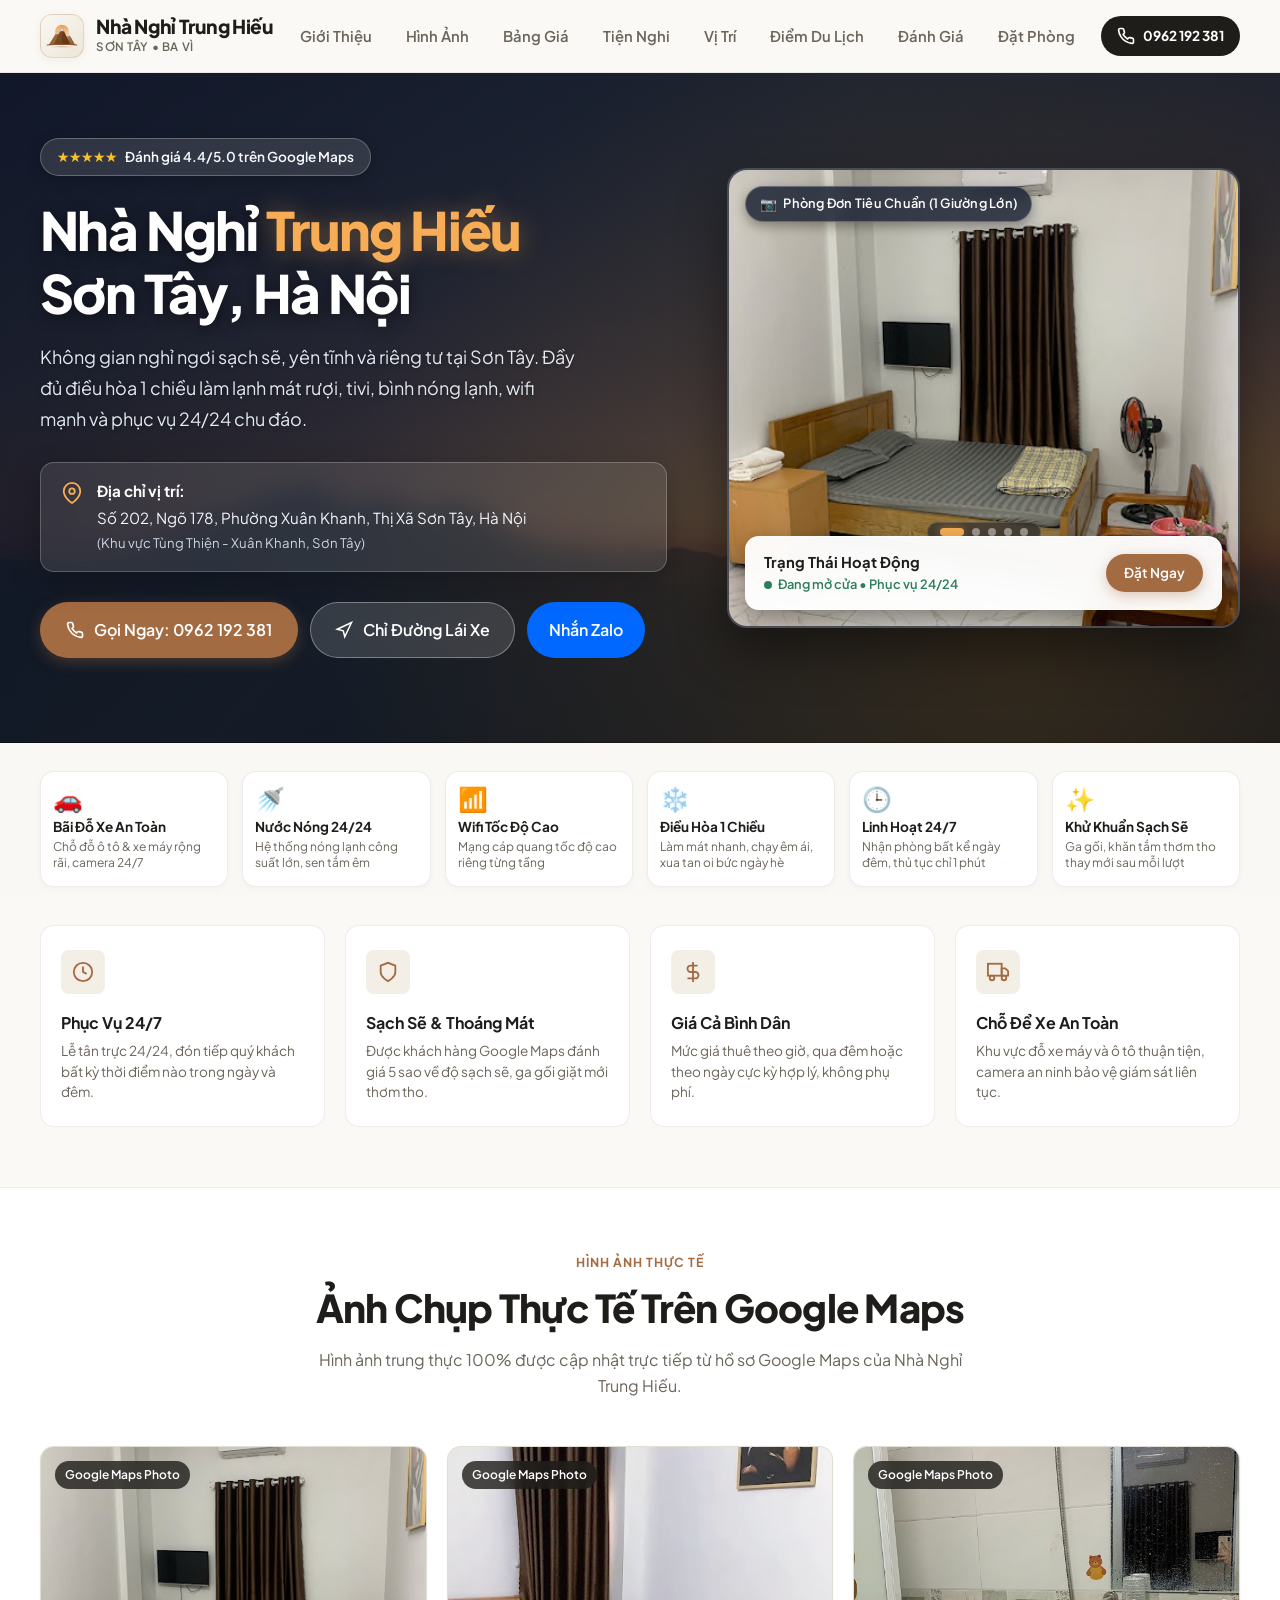
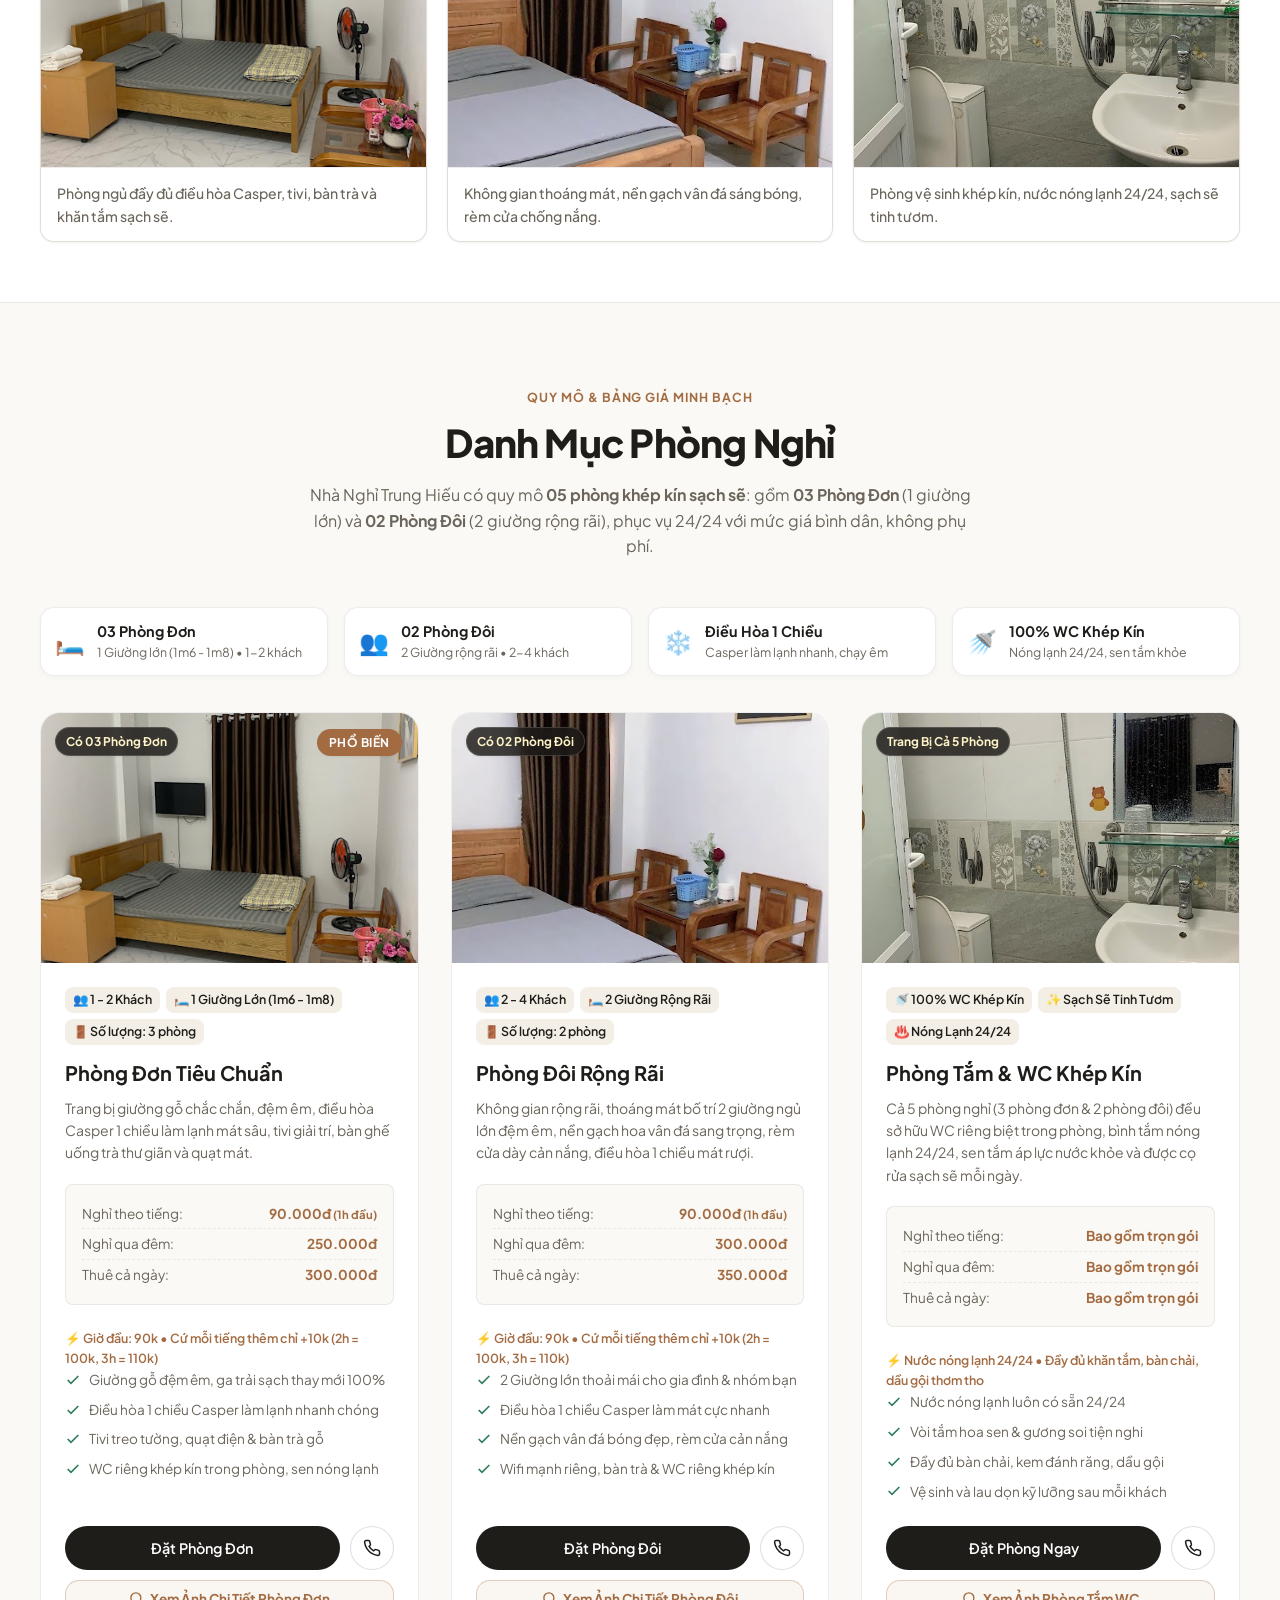
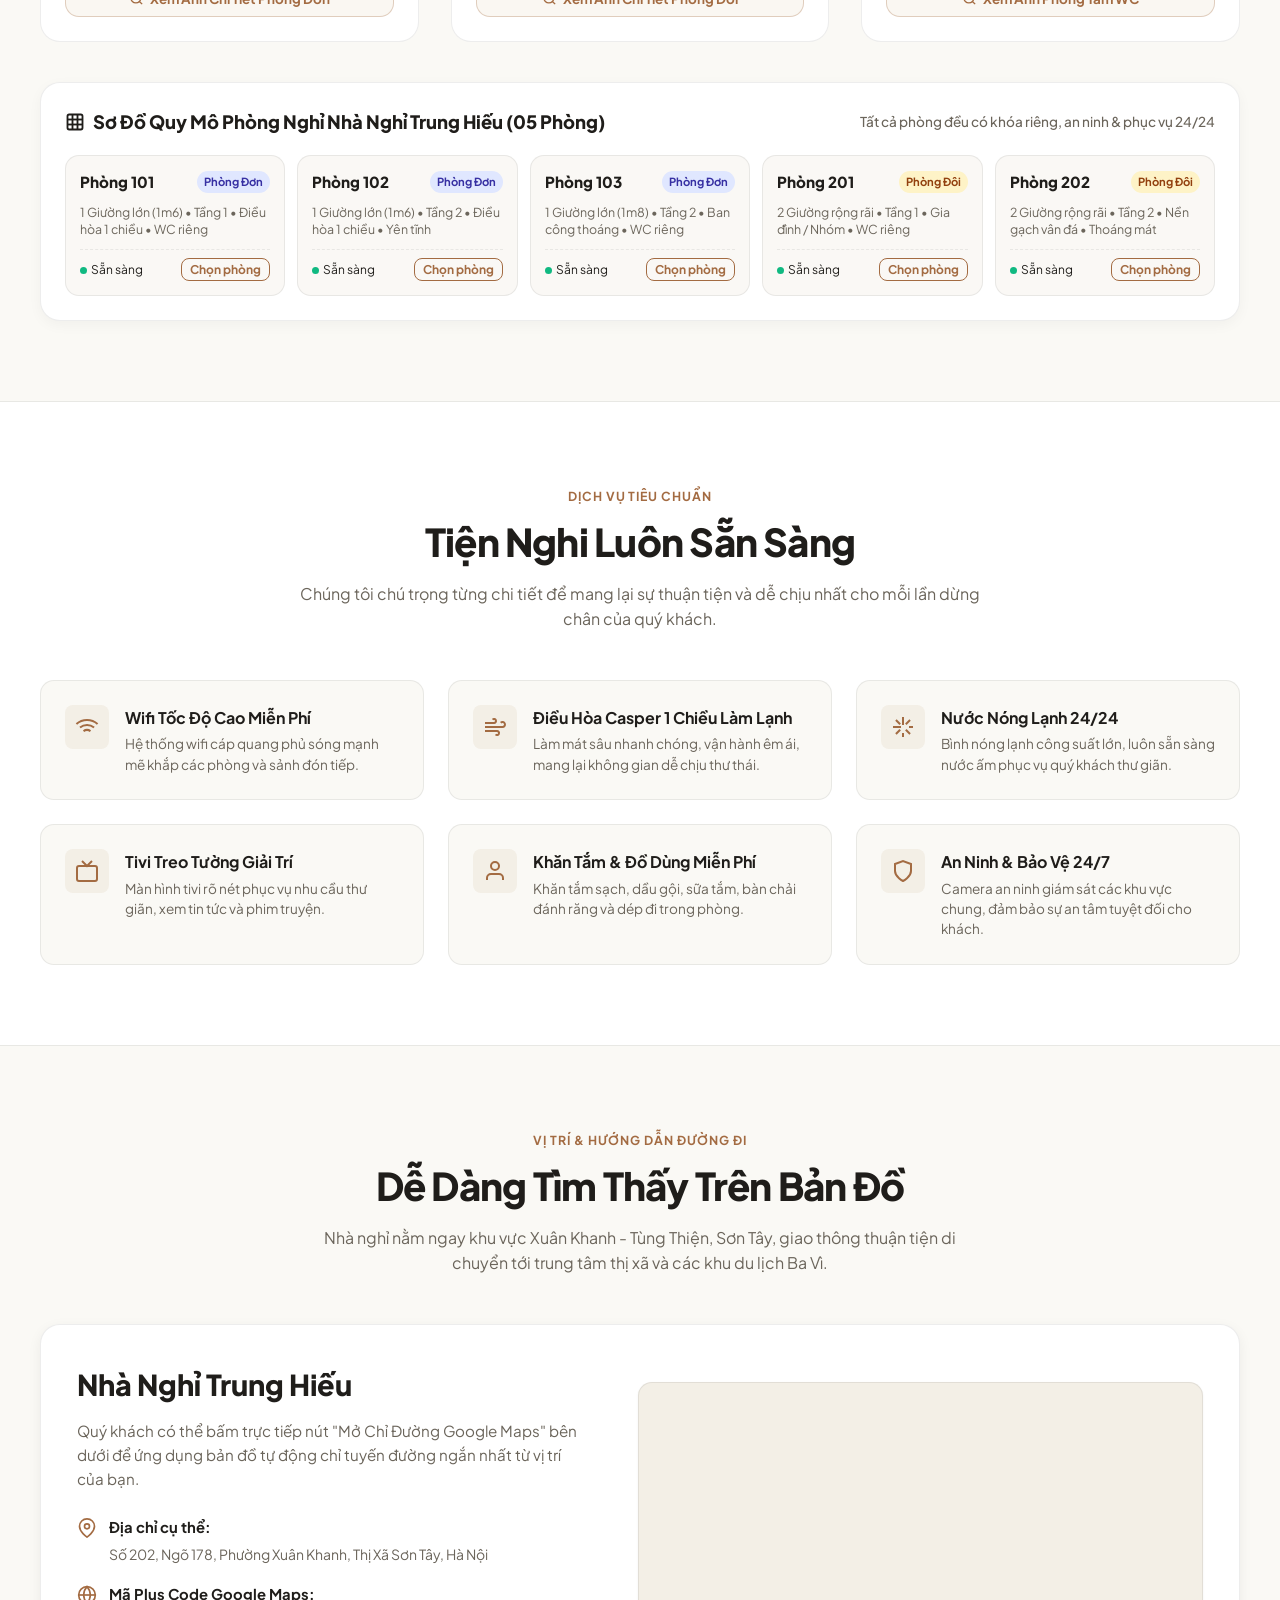
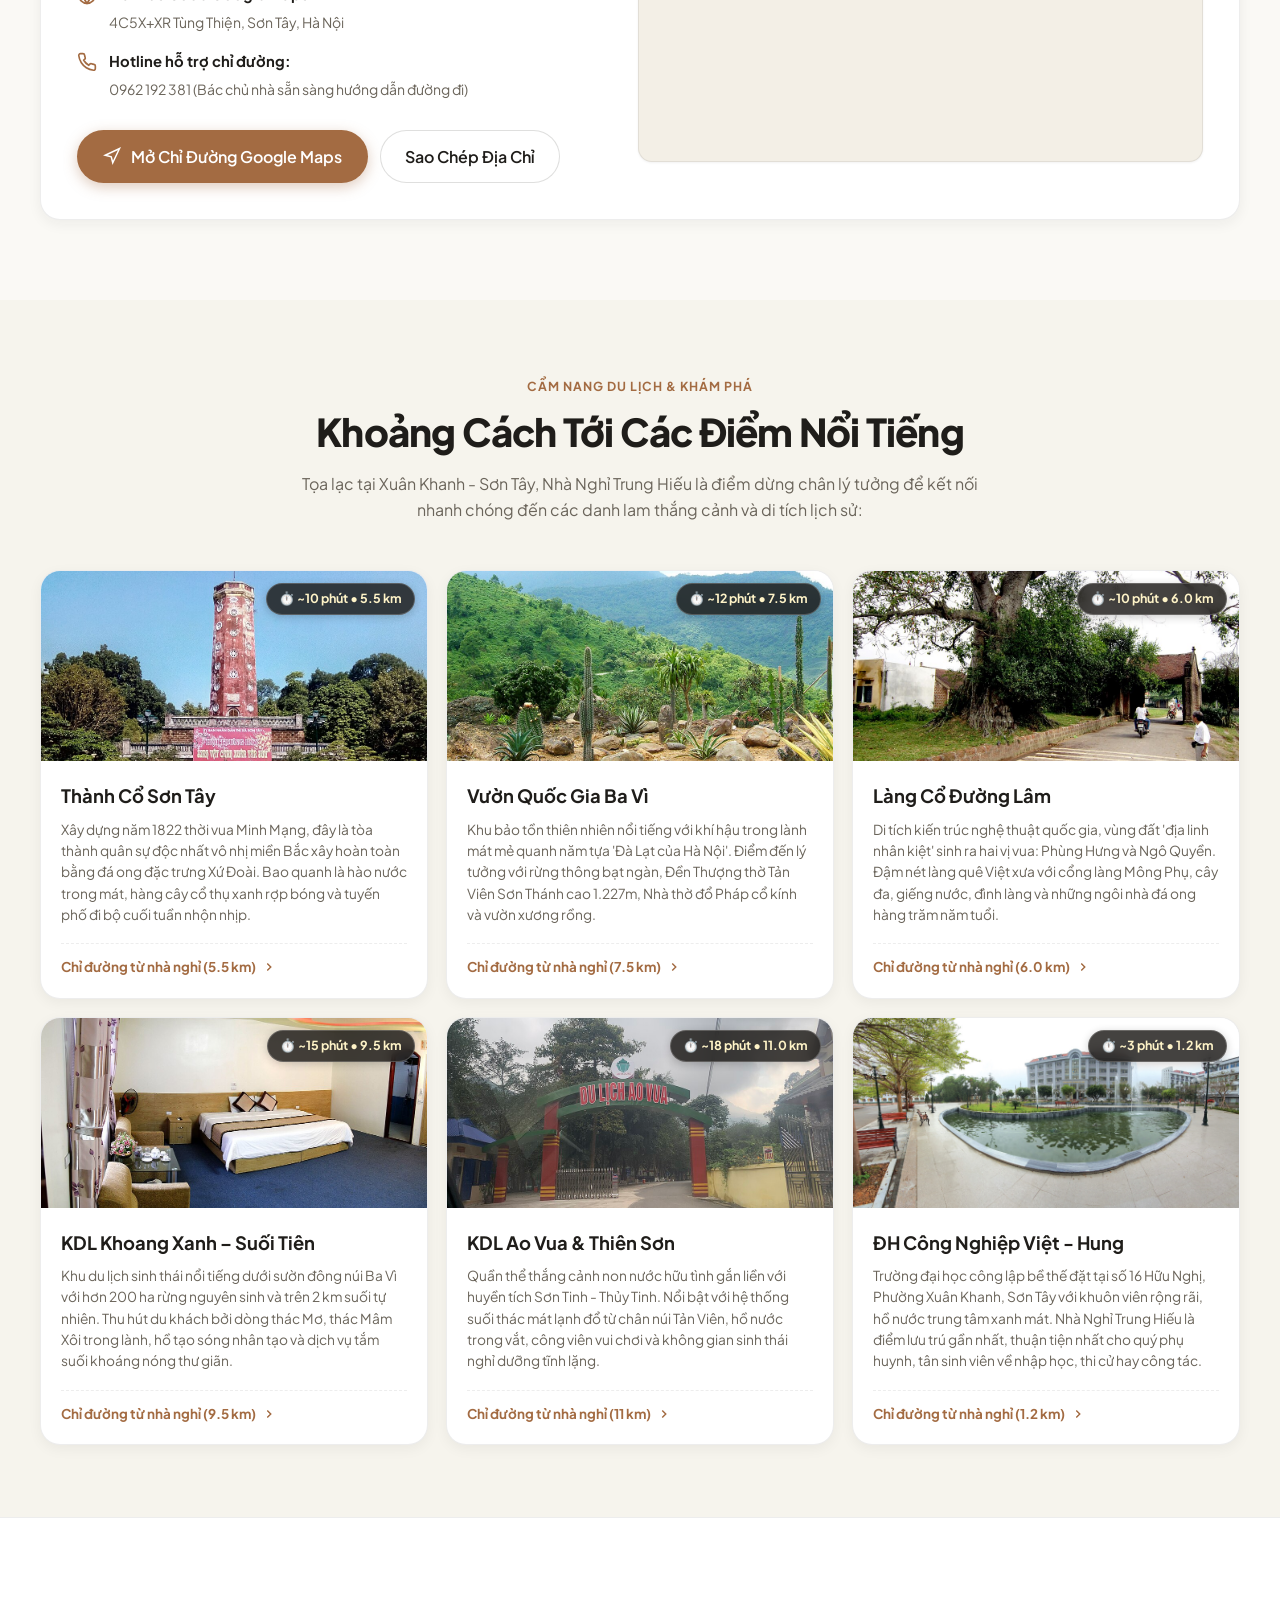
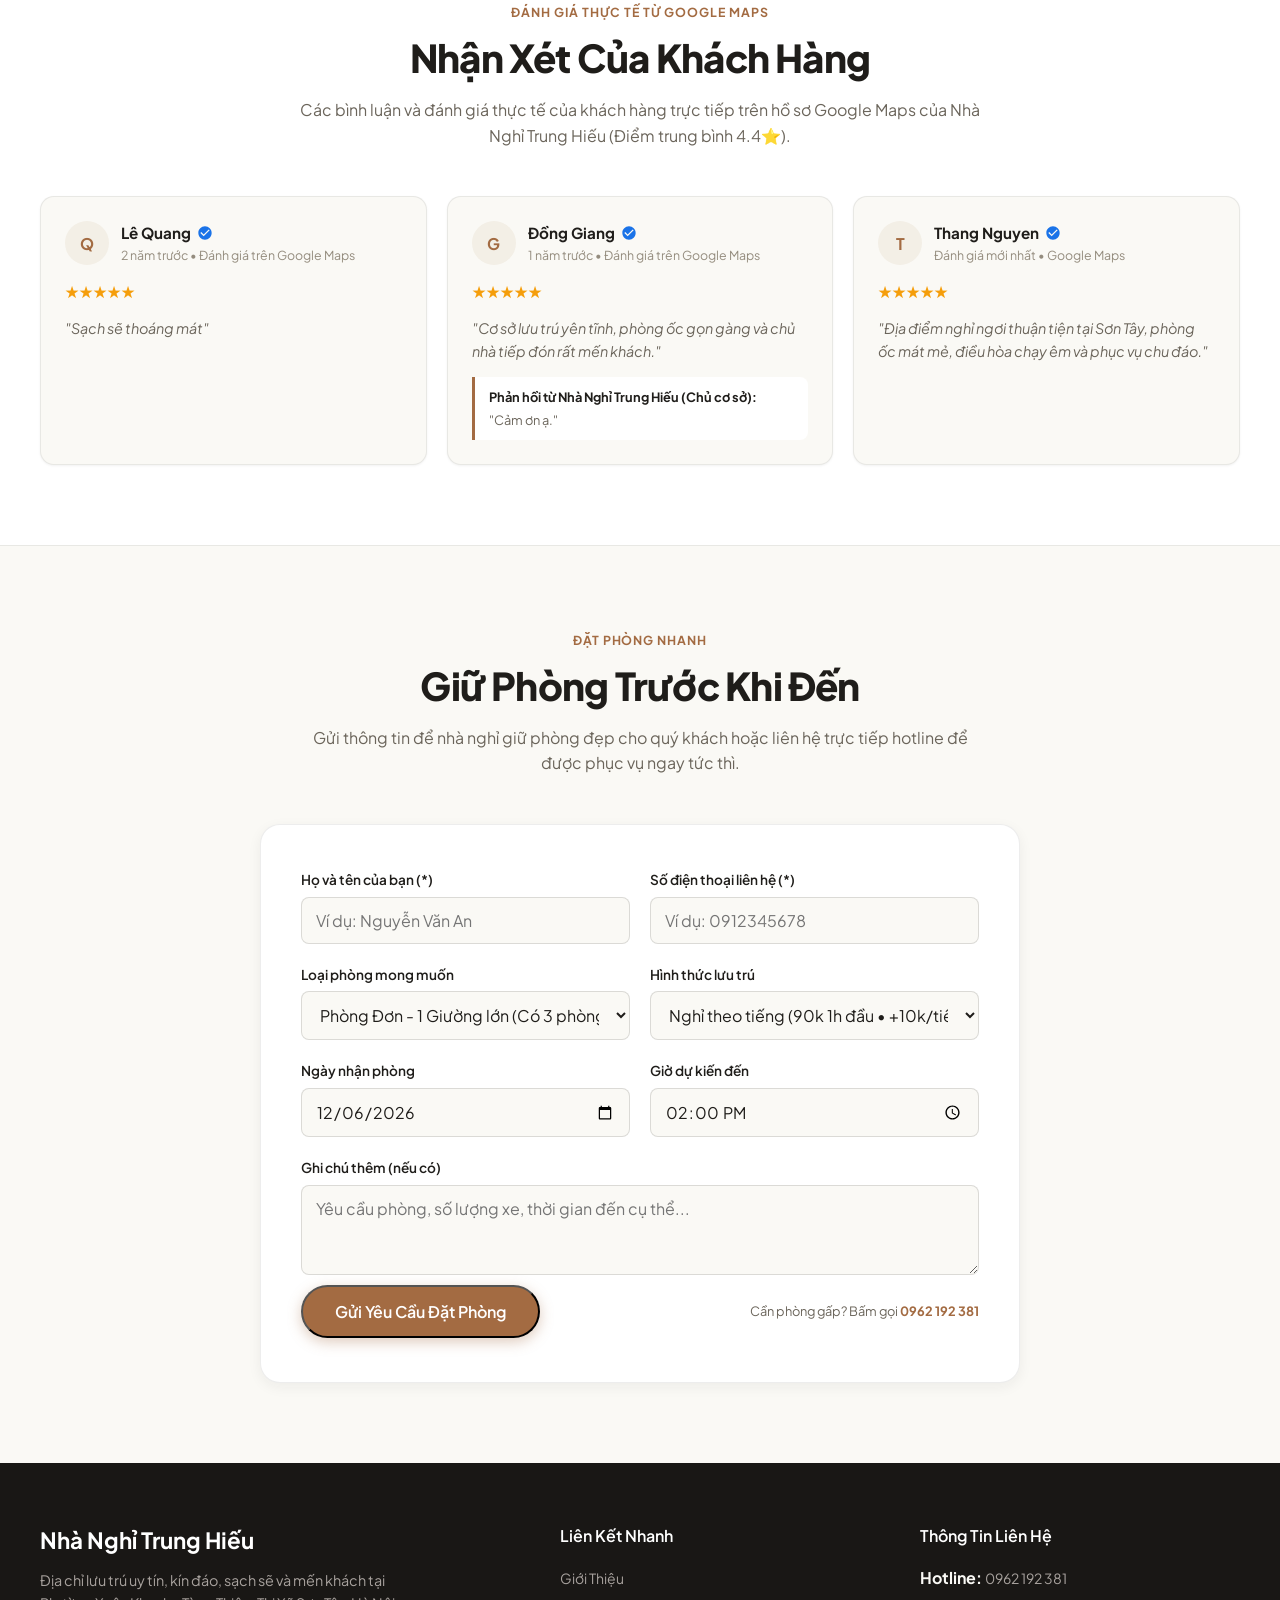
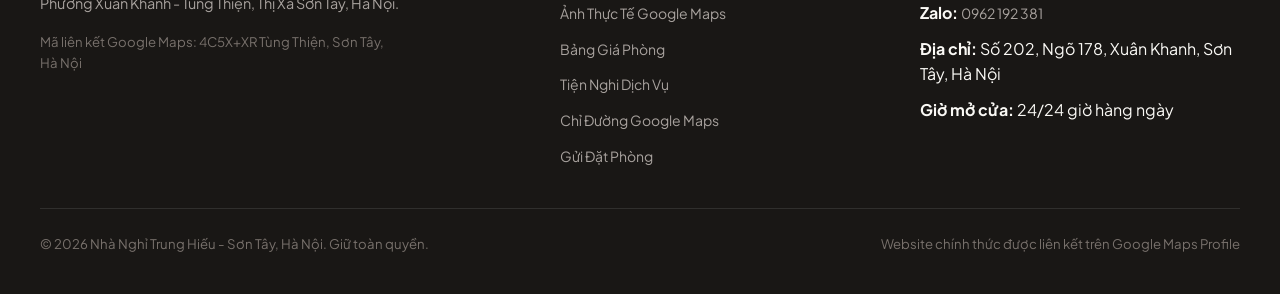
==== index.html @ 7eaf3ed9 "feat: Khoi tao website Nha Nghi Trung Hieu - Son Tay, Ha Noi" ====
<!DOCTYPE html>
<html lang="vi">
<head>
    <meta charset="UTF-8">
    <meta http-equiv="Content-Type" content="text/html; charset=UTF-8">
    <meta name="viewport" content="width=device-width, initial-scale=1.0">
    <title>Nhà Nghỉ Trung Hiếu - Phòng Nghỉ Tiện Nghi, Giá Tốt Tại Sơn Tây, Hà Nội</title>
    <meta name="description" content="Nhà Nghỉ Trung Hiếu tại Xuân Khanh - Tùng Thiện, Thị xã Sơn Tây, Hà Nội. Phòng ốc sạch sẽ, yên tĩnh, đầy đủ tiện nghi, giá rẻ bình dân, phục vụ 24/7. Hotline: 0962 192 381.">
    <meta name="keywords" content="nhà nghỉ trung hiếu, nhà nghỉ sơn tây, nhà nghỉ xuân khanh, nhà nghỉ tùng thiện hà nội, khách sạn sơn tây">
    
    <!-- Open Graph for Facebook / Zalo / Google Maps Sharing -->
    <meta property="og:type" content="website">
    <meta property="og:title" content="Nhà Nghỉ Trung Hiếu - Sơn Tây, Hà Nội">
    <meta property="og:description" content="Không gian nghỉ ngơi yên tĩnh, sạch sẽ và riêng tư. Phục vụ 24/24. Hotline: 0962 192 381">
    <meta property="og:image" content="./images/real_map_2.jpg">
    <meta property="og:url" content="https://maps.app.goo.gl/zPP6jYdYyocacx5a6">

    <!-- Google Fonts: Plus Jakarta Sans -->
    <link rel="preconnect" href="https://fonts.googleapis.com">
    <link rel="preconnect" href="https://fonts.gstatic.com" crossorigin>
    <link href="https://fonts.googleapis.com/css2?family=Plus+Jakarta+Sans:wght@400;500;600;700;800&display=swap" rel="stylesheet">

    <!-- Stylesheet & Favicon -->
    <link rel="icon" type="image/svg+xml" href="./images/logo-bavi.svg">
    <link rel="stylesheet" href="./css/style.css?v=2">
</head>
<body>

    <!-- Header Navigation -->
    <header class="site-header">
        <div class="container nav-wrap">
            <a href="#" class="brand-logo">
                <div class="brand-emblem" title="Nhà Nghỉ Trung Hiếu - Cửa Ngõ Núi Ba Vì">
                    <img src="./images/logo-bavi.svg" alt="Logo Núi Ba Vì" width="34" height="34">
                </div>
                <div class="brand-text-wrap">
                    <span class="brand-name">Nhà Nghỉ Trung Hiếu</span>
                    <span class="brand-subtitle">Sơn Tây • Ba Vì</span>
                </div>
            </a>

            <ul class="nav-links">
                <li><a href="#gioi-thieu">Giới Thiệu</a></li>
                <li><a href="#anh-thuc-te">Hình Ảnh</a></li>
                <li><a href="#phong-nghi">Bảng Giá</a></li>
                <li><a href="#tien-nghi">Tiện Nghi</a></li>
                <li><a href="#vi-tri">Vị Trí</a></li>
                <li><a href="#du-lich">Điểm Du Lịch</a></li>
                <li><a href="#danh-gia">Đánh Giá</a></li>
                <li><a href="#dat-phong">Đặt Phòng</a></li>
            </ul>

            <div class="nav-actions">
                <a href="tel:0962192381" class="btn-header-call">
                    <svg width="18" height="18" viewBox="0 0 24 24" fill="none" stroke="currentColor" stroke-width="2.2" stroke-linecap="round" stroke-linejoin="round">
                        <path d="M22 16.92v3a2 2 0 0 1-2.18 2 19.79 19.79 0 0 1-8.63-3.07 19.5 19.5 0 0 1-6-6 19.79 19.79 0 0 1-3.07-8.67A2 2 0 0 1 4.11 2h3a2 2 0 0 1 2 1.72 12.84 12.84 0 0 0 .7 2.81 2 2 0 0 1-.45 2.11L8.09 9.91a16 16 0 0 0 6 6l1.27-1.27a2 2 0 0 1 2.11-.45 12.84 12.84 0 0 0 2.81.7A2 2 0 0 1 22 16.92z"></path>
                    </svg>
                    <span>0962 192 381</span>
                </a>
                <button class="mobile-menu-btn" id="mobileMenuBtn" aria-label="Menu">
                    <span></span>
                    <span></span>
                </button>
            </div>
        </div>
    </header>

    <!-- Mobile Drawer -->
    <div class="mobile-nav-drawer" id="mobileDrawer">
        <a href="#gioi-thieu">Về Trung Hiếu</a>
        <a href="#anh-thuc-te">Hình Ảnh Thực Tế Trên Google Maps</a>
        <a href="#phong-nghi">Bảng Giá Phòng Nghỉ</a>
        <a href="#tien-nghi">Tiện Nghi Dịch Vụ</a>
        <a href="#vi-tri">Chỉ Đường Google Map</a>
        <a href="#du-lich">Điểm Du Lịch Ba Vì & Sơn Tây</a>
        <a href="#danh-gia">Đánh Giá Từ Khách Hàng</a>
        <a href="#dat-phong">Liên Hệ & Đặt Phòng</a>
        <div style="display: flex; gap: 10px; margin-top: 10px;">
            <a href="tel:0962192381" class="btn-primary" style="flex: 1; text-align: center; justify-content: center; font-size: 0.9rem;">Gọi 0962 192 381</a>
            <a href="https://zalo.me/0962192381" target="_blank" rel="noopener" class="btn-zalo" style="padding: 12px 18px; font-size: 0.9rem;">Zalo</a>
        </div>
    </div>

    <!-- Hero Section -->
    <section class="hero-section" id="gioi-thieu">
        <div class="container">
            <div class="hero-grid">
                <div class="hero-content">
                    <div class="hero-meta-badge">
                        <span class="stars">★★★★★</span>
                        <span>Đánh giá 4.4/5.0 trên Google Maps</span>
                    </div>

                    <h1 class="hero-title">
                        Nhà Nghỉ <span>Trung Hiếu</span><br>Sơn Tây, Hà Nội
                    </h1>

                    <p class="hero-lead">
                        Không gian nghỉ ngơi sạch sẽ, yên tĩnh và riêng tư tại Sơn Tây. Đầy đủ điều hòa 1 chiều làm lạnh mát rượi, tivi, bình nóng lạnh, wifi mạnh và phục vụ 24/24 chu đáo.
                    </p>

                    <div class="hero-address-card">
                        <svg width="22" height="22" viewBox="0 0 24 24" fill="none" stroke="currentColor" stroke-width="2" stroke-linecap="round" stroke-linejoin="round">
                            <path d="M21 10c0 7-9 13-9 13s-9-6-9-13a9 9 0 0 1 18 0z"></path>
                            <circle cx="12" cy="10" r="3"></circle>
                        </svg>
                        <div>
                            <strong>Địa chỉ vị trí:</strong>
                            <p>Số 202, Ngõ 178, Phường Xuân Khanh, Thị Xã Sơn Tây, Hà Nội</p>
                            <small style="color: var(--text-light);">(Khu vực Tùng Thiện - Xuân Khanh, Sơn Tây)</small>
                        </div>
                    </div>

                    <div class="hero-cta-group">
                        <a href="tel:0962192381" class="btn-primary">
                            <svg width="18" height="18" viewBox="0 0 24 24" fill="none" stroke="currentColor" stroke-width="2.2">
                                <path d="M22 16.92v3a2 2 0 0 1-2.18 2 19.79 19.79 0 0 1-8.63-3.07 19.5 19.5 0 0 1-6-6 19.79 19.79 0 0 1-3.07-8.67A2 2 0 0 1 4.11 2h3a2 2 0 0 1 2 1.72 12.84 12.84 0 0 0 .7 2.81 2 2 0 0 1-.45 2.11L8.09 9.91a16 16 0 0 0 6 6l1.27-1.27a2 2 0 0 1 2.11-.45 12.84 12.84 0 0 0 2.81.7A2 2 0 0 1 22 16.92z"></path>
                            </svg>
                            Gọi Ngay: 0962 192 381
                        </a>

                        <a href="https://www.google.com/maps/dir/?api=1&destination=21.1098834,105.449566" target="_blank" rel="noopener" class="btn-secondary" title="Mở dẫn đường trực tiếp theo lượt rẽ trên Google Maps">
                            <svg width="18" height="18" viewBox="0 0 24 24" fill="none" stroke="currentColor" stroke-width="2">
                                <polygon points="3 11 22 2 13 21 11 13 3 11"></polygon>
                            </svg>
                            Chỉ Đường Lái Xe
                        </a>

                        <a href="https://zalo.me/0962192381" target="_blank" rel="noopener" class="btn-zalo">
                            Nhắn Zalo
                        </a>
                    </div>
                </div>

                <div class="hero-visual">
                    <div class="hero-image-frame" id="heroSliderFrame">
                        <!-- Hero Room Slider Container -->
                        <div class="hero-slider-track" id="heroSliderTrack">
                            <div class="hero-slide active">
                                <img src="./images/real_map_2.jpg" alt="Ảnh thực tế phòng đơn - Giường gỗ đệm êm, điều hòa 1 chiều, TV treo tường">
                                <span class="hero-slide-badge">Phòng Đơn Tiêu Chuẩn (1 Giường Lớn)</span>
                            </div>
                            <div class="hero-slide">
                                <img src="./images/real_map_1.jpg" alt="Ảnh thực tế phòng đôi - Nền gạch vân đá sáng bóng, rèm cửa">
                                <span class="hero-slide-badge">Phòng Đôi Rộng Rãi (2 Giường Lớn)</span>
                            </div>
                            <div class="hero-slide">
                                <img src="./images/real_map_3.jpg" alt="Ảnh thực tế Google Maps - Phòng tắm & WC riêng sạch sẽ">
                                <span class="hero-slide-badge">100% WC Khép Kín Riêng Biệt</span>
                            </div>
                            <div class="hero-slide">
                                <img src="./images/hero_room.jpg" alt="Không gian phòng nghỉ ngăn nắp, ga gối mới thơm tho">
                                <span class="hero-slide-badge">Ga Gối Mới Tinh & Thơm Tho</span>
                            </div>
                            <div class="hero-slide">
                                <img src="./images/deluxe_room.jpg" alt="Không gian yên tĩnh, thoáng mát cho giấc ngủ ngon">
                                <span class="hero-slide-badge">Không Gian Riêng Tư & Yên Tĩnh</span>
                            </div>
                        </div>

                        <!-- Slider Navigation Controls -->
                        <button class="hero-slider-btn prev" id="heroSliderPrev" aria-label="Ảnh trước" type="button">
                            <svg width="18" height="18" viewBox="0 0 24 24" fill="none" stroke="currentColor" stroke-width="2.5"><polyline points="15 18 9 12 15 6"></polyline></svg>
                        </button>
                        <button class="hero-slider-btn next" id="heroSliderNext" aria-label="Ảnh sau" type="button">
                            <svg width="18" height="18" viewBox="0 0 24 24" fill="none" stroke="currentColor" stroke-width="2.5"><polyline points="9 18 15 12 9 6"></polyline></svg>
                        </button>

                        <!-- Slider Indicators / Dots -->
                        <div class="hero-slider-dots" id="heroSliderDots">
                            <button class="hero-dot active" data-index="0" aria-label="Ảnh 1"></button>
                            <button class="hero-dot" data-index="1" aria-label="Ảnh 2"></button>
                            <button class="hero-dot" data-index="2" aria-label="Ảnh 3"></button>
                            <button class="hero-dot" data-index="3" aria-label="Ảnh 4"></button>
                            <button class="hero-dot" data-index="4" aria-label="Ảnh 5"></button>
                        </div>

                        <div class="hero-floating-card">
                            <div class="floating-info">
                                <h4>Trạng Thái Hoạt Động</h4>
                                <p>Đang mở cửa • Phục vụ 24/24</p>
                            </div>
                            <a href="#dat-phong" class="btn-primary" style="padding: 8px 18px; font-size: 0.85rem;">Đặt Ngay</a>
                        </div>
                    </div>
                </div>
            </div>
        </div>
    </section>

    <!-- Trust & Transparency Badges (Checklist An Tâm) -->
    <section class="trust-badge-strip">
        <div class="container">
            <div class="trust-badges-grid">
                <div class="trust-badge-card">
                    <div class="trust-icon">🚗</div>
                    <div class="trust-text">
                        <strong>Bãi Đỗ Xe An Toàn</strong>
                        <span>Chỗ đỗ ô tô & xe máy rộng rãi, camera 24/7</span>
                    </div>
                </div>
                <div class="trust-badge-card">
                    <div class="trust-icon">🚿</div>
                    <div class="trust-text">
                        <strong>Nước Nóng 24/24</strong>
                        <span>Hệ thống nóng lạnh công suất lớn, sen tắm êm</span>
                    </div>
                </div>
                <div class="trust-badge-card">
                    <div class="trust-icon">📶</div>
                    <div class="trust-text">
                        <strong>Wifi Tốc Độ Cao</strong>
                        <span>Mạng cáp quang tốc độ cao riêng từng tầng</span>
                    </div>
                </div>
                <div class="trust-badge-card">
                    <div class="trust-icon">❄️</div>
                    <div class="trust-text">
                        <strong>Điều Hòa 1 Chiều</strong>
                        <span>Làm mát nhanh, chạy êm ái, xua tan oi bức ngày hè</span>
                    </div>
                </div>
                <div class="trust-badge-card">
                    <div class="trust-icon">🕒</div>
                    <div class="trust-text">
                        <strong>Linh Hoạt 24/7</strong>
                        <span>Nhận phòng bất kể ngày đêm, thủ tục chỉ 1 phút</span>
                    </div>
                </div>
                <div class="trust-badge-card">
                    <div class="trust-icon">✨</div>
                    <div class="trust-text">
                        <strong>Khử Khuẩn Sạch Sẽ</strong>
                        <span>Ga gối, khăn tắm thơm tho thay mới sau mỗi lượt</span>
                    </div>
                </div>
            </div>
        </div>
    </section>

    <!-- Key Highlights -->
    <section class="features-section">
        <div class="container">
            <div class="features-grid">
                <div class="feature-box">
                    <div class="feature-icon-wrap">
                        <svg width="22" height="22" viewBox="0 0 24 24" fill="none" stroke="currentColor" stroke-width="2">
                            <circle cx="12" cy="12" r="10"></circle>
                            <polyline points="12 6 12 12 16 14"></polyline>
                        </svg>
                    </div>
                    <h3>Phục Vụ 24/7</h3>
                    <p>Lễ tân trực 24/24, đón tiếp quý khách bất kỳ thời điểm nào trong ngày và đêm.</p>
                </div>

                <div class="feature-box">
                    <div class="feature-icon-wrap">
                        <svg width="22" height="22" viewBox="0 0 24 24" fill="none" stroke="currentColor" stroke-width="2">
                            <path d="M12 22s8-4 8-10V5l-8-3-8 3v7c0 6 8 10 8 10z"></path>
                        </svg>
                    </div>
                    <h3>Sạch Sẽ & Thoáng Mát</h3>
                    <p>Được khách hàng Google Maps đánh giá 5 sao về độ sạch sẽ, ga gối giặt mới thơm tho.</p>
                </div>

                <div class="feature-box">
                    <div class="feature-icon-wrap">
                        <svg width="22" height="22" viewBox="0 0 24 24" fill="none" stroke="currentColor" stroke-width="2">
                            <line x1="12" y1="1" x2="12" y2="23"></line>
                            <path d="M17 5H9.5a3.5 3.5 0 0 0 0 7h5a3.5 3.5 0 0 1 0 7H6"></path>
                        </svg>
                    </div>
                    <h3>Giá Cả Bình Dân</h3>
                    <p>Mức giá thuê theo giờ, qua đêm hoặc theo ngày cực kỳ hợp lý, không phụ phí.</p>
                </div>

                <div class="feature-box">
                    <div class="feature-icon-wrap">
                        <svg width="22" height="22" viewBox="0 0 24 24" fill="none" stroke="currentColor" stroke-width="2">
                            <rect x="1" y="3" width="15" height="13"></rect>
                            <polygon points="16 8 20 8 23 11 23 16 16 16 8"></polygon>
                            <circle cx="5.5" cy="18.5" r="2.5"></circle>
                            <circle cx="18.5" cy="18.5" r="2.5"></circle>
                        </svg>
                    </div>
                    <h3>Chỗ Để Xe An Toàn</h3>
                    <p>Khu vực đỗ xe máy và ô tô thuận tiện, camera an ninh bảo vệ giám sát liên tục.</p>
                </div>
            </div>
        </div>
    </section>

    <!-- Real Photos Showcase from Google Maps -->
    <section class="real-gallery-section" id="anh-thuc-te">
        <div class="container">
            <div class="section-header">
                <span class="section-label">Hình Ảnh Thực Tế</span>
                <h2 class="section-title">Ảnh Chụp Thực Tế Trên Google Maps</h2>
                <p class="section-desc">Hình ảnh trung thực 100% được cập nhật trực tiếp từ hồ sơ Google Maps của Nhà Nghỉ Trung Hiếu.</p>
            </div>

            <div class="gallery-grid">
                <div class="gallery-item">
                    <span class="gallery-badge">Google Maps Photo</span>
                    <img src="./images/real_map_2.jpg" alt="Phòng ngủ thực tế trang bị tivi, điều hòa Casper, bàn ghế tiếp khách">
                    <div class="gallery-caption">Phòng ngủ đầy đủ điều hòa Casper, tivi, bàn trà và khăn tắm sạch sẽ.</div>
                </div>

                <div class="gallery-item">
                    <span class="gallery-badge">Google Maps Photo</span>
                    <img src="./images/real_map_1.jpg" alt="Phòng nghỉ gọn gàng, nền gạch vân đá, rèm cửa cản nắng">
                    <div class="gallery-caption">Không gian thoáng mát, nền gạch vân đá sáng bóng, rèm cửa chống nắng.</div>
                </div>

                <div class="gallery-item">
                    <span class="gallery-badge">Google Maps Photo</span>
                    <img src="./images/real_map_3.jpg" alt="Phòng tắm khép kín sạch sẽ với vòi sen tắm nóng lạnh">
                    <div class="gallery-caption">Phòng vệ sinh khép kín, nước nóng lạnh 24/24, sạch sẽ tinh tươm.</div>
                </div>
            </div>
        </div>
    </section>

    <!-- Rooms and Rates Section -->
    <section class="rooms-section" id="phong-nghi">
        <div class="container">
            <div class="section-header">
                <span class="section-label">Quy Mô & Bảng Giá Minh Bạch</span>
                <h2 class="section-title">Danh Mục Phòng Nghỉ</h2>
                <p class="section-desc">Nhà Nghỉ Trung Hiếu có quy mô <strong>05 phòng khép kín sạch sẽ</strong>: gồm <strong>03 Phòng Đơn</strong> (1 giường lớn) và <strong>02 Phòng Đôi</strong> (2 giường rộng rãi), phục vụ 24/24 với mức giá bình dân, không phụ phí.</p>
            </div>

            <!-- Room Capacity & Feature Bar -->
            <div class="room-capacity-summary">
                <div class="capacity-pill">
                    <span class="pill-icon">🛏️</span>
                    <div class="pill-info">
                        <strong>03 Phòng Đơn</strong>
                        <span>1 Giường lớn (1m6 - 1m8) • 1-2 khách</span>
                    </div>
                </div>
                <div class="capacity-pill">
                    <span class="pill-icon">👥</span>
                    <div class="pill-info">
                        <strong>02 Phòng Đôi</strong>
                        <span>2 Giường rộng rãi • 2-4 khách</span>
                    </div>
                </div>
                <div class="capacity-pill">
                    <span class="pill-icon">❄️</span>
                    <div class="pill-info">
                        <strong>Điều Hòa 1 Chiều</strong>
                        <span>Casper làm lạnh nhanh, chạy êm</span>
                    </div>
                </div>
                <div class="capacity-pill">
                    <span class="pill-icon">🚿</span>
                    <div class="pill-info">
                        <strong>100% WC Khép Kín</strong>
                        <span>Nóng lạnh 24/24, sen tắm khỏe</span>
                    </div>
                </div>
            </div>

            <div class="rooms-grid">
                <!-- Room 1: Phòng Đơn (03 Phòng) -->
                <div class="room-card">
                    <span class="room-badge-count">Có 03 Phòng Đơn</span>
                    <span class="room-badge-popular">Phổ Biến</span>
                    <div class="room-card-img-wrap">
                        <img src="./images/real_map_2.jpg" alt="Ảnh thực tế phòng đơn tại Nhà Nghỉ Trung Hiếu">
                    </div>
                    <div class="room-card-body">
                        <div class="room-meta-tags">
                            <span class="room-meta-tag">👥 1 - 2 Khách</span>
                            <span class="room-meta-tag">🛏️ 1 Giường Lớn (1m6 - 1m8)</span>
                            <span class="room-meta-tag">🚪 Số lượng: 3 phòng</span>
                        </div>
                        <h3 class="room-card-title">Phòng Đơn Tiêu Chuẩn</h3>
                        <p class="room-card-desc">Trang bị giường gỗ chắc chắn, đệm êm, điều hòa Casper 1 chiều làm lạnh mát sâu, tivi giải trí, bàn ghế uống trà thư giãn và quạt mát.</p>
                        
                        <div class="room-pricing-box">
                            <div class="price-row">
                                <span class="label">Nghỉ theo tiếng:</span>
                                <span class="value">90.000đ <small>(1h đầu)</small></span>
                            </div>
                            <div class="price-row">
                                <span class="label">Nghỉ qua đêm:</span>
                                <span class="value">250.000đ</span>
                            </div>
                            <div class="price-row">
                                <span class="label">Thuê cả ngày:</span>
                                <span class="value">300.000đ</span>
                            </div>
                        </div>
                        <div class="price-hourly-note">⚡ Giờ đầu: 90k • Cứ mỗi tiếng thêm chỉ +10k (2h = 100k, 3h = 110k)</div>

                        <ul class="room-amenities-list">
                            <li>
                                <svg width="16" height="16" viewBox="0 0 24 24" fill="none" stroke="currentColor" stroke-width="2.5"><polyline points="20 6 9 17 4 12"></polyline></svg>
                                Giường gỗ đệm êm, ga trải sạch thay mới 100%
                            </li>
                            <li>
                                <svg width="16" height="16" viewBox="0 0 24 24" fill="none" stroke="currentColor" stroke-width="2.5"><polyline points="20 6 9 17 4 12"></polyline></svg>
                                Điều hòa 1 chiều Casper làm lạnh nhanh chóng
                            </li>
                            <li>
                                <svg width="16" height="16" viewBox="0 0 24 24" fill="none" stroke="currentColor" stroke-width="2.5"><polyline points="20 6 9 17 4 12"></polyline></svg>
                                Tivi treo tường, quạt điện & bàn trà gỗ
                            </li>
                            <li>
                                <svg width="16" height="16" viewBox="0 0 24 24" fill="none" stroke="currentColor" stroke-width="2.5"><polyline points="20 6 9 17 4 12"></polyline></svg>
                                WC riêng khép kín trong phòng, sen nóng lạnh
                            </li>
                        </ul>

                        <div class="room-card-footer">
                            <button class="btn-book-room" data-room="Phòng Đơn (1 Giường Lớn)">Đặt Phòng Đơn</button>
                            <a href="tel:0962192381" class="btn-call-room" title="Gọi ngay">
                                <svg width="18" height="18" viewBox="0 0 24 24" fill="none" stroke="currentColor" stroke-width="2"><path d="M22 16.92v3a2 2 0 0 1-2.18 2 19.79 19.79 0 0 1-8.63-3.07 19.5 19.5 0 0 1-6-6 19.79 19.79 0 0 1-3.07-8.67A2 2 0 0 1 4.11 2h3a2 2 0 0 1 2 1.72 12.84 12.84 0 0 0 .7 2.81 2 2 0 0 1-.45 2.11L8.09 9.91a16 16 0 0 0 6 6l1.27-1.27a2 2 0 0 1 2.11-.45 12.84 12.84 0 0 0 2.81.7A2 2 0 0 1 22 16.92z"></path></svg>
                            </a>
                        </div>
                        <button type="button" class="btn-view-gallery" data-room-id="phong-don">
                            <svg width="15" height="15" viewBox="0 0 24 24" fill="none" stroke="currentColor" stroke-width="2.2"><circle cx="11" cy="11" r="8"></circle><line x1="21" y1="21" x2="16.65" y2="16.65"></line></svg>
                            Xem Ảnh Chi Tiết Phòng Đơn
                        </button>
                    </div>
                </div>

                <!-- Room 2: Phòng Đôi (02 Phòng) -->
                <div class="room-card">
                    <span class="room-badge-count">Có 02 Phòng Đôi</span>
                    <div class="room-card-img-wrap">
                        <img src="./images/real_map_1.jpg" alt="Ảnh thực tế phòng đôi rộng rãi tại Nhà Nghỉ Trung Hiếu">
                    </div>
                    <div class="room-card-body">
                        <div class="room-meta-tags">
                            <span class="room-meta-tag">👥 2 - 4 Khách</span>
                            <span class="room-meta-tag">🛏️ 2 Giường Rộng Rãi</span>
                            <span class="room-meta-tag">🚪 Số lượng: 2 phòng</span>
                        </div>
                        <h3 class="room-card-title">Phòng Đôi Rộng Rãi</h3>
                        <p class="room-card-desc">Không gian rộng rãi, thoáng mát bố trí 2 giường ngủ lớn đệm êm, nền gạch hoa vân đá sang trọng, rèm cửa dày cản nắng, điều hòa 1 chiều mát rượi.</p>
                        
                        <div class="room-pricing-box">
                            <div class="price-row">
                                <span class="label">Nghỉ theo tiếng:</span>
                                <span class="value">90.000đ <small>(1h đầu)</small></span>
                            </div>
                            <div class="price-row">
                                <span class="label">Nghỉ qua đêm:</span>
                                <span class="value">300.000đ</span>
                            </div>
                            <div class="price-row">
                                <span class="label">Thuê cả ngày:</span>
                                <span class="value">350.000đ</span>
                            </div>
                        </div>
                        <div class="price-hourly-note">⚡ Giờ đầu: 90k • Cứ mỗi tiếng thêm chỉ +10k (2h = 100k, 3h = 110k)</div>

                        <ul class="room-amenities-list">
                            <li>
                                <svg width="16" height="16" viewBox="0 0 24 24" fill="none" stroke="currentColor" stroke-width="2.5"><polyline points="20 6 9 17 4 12"></polyline></svg>
                                2 Giường lớn thoải mái cho gia đình & nhóm bạn
                            </li>
                            <li>
                                <svg width="16" height="16" viewBox="0 0 24 24" fill="none" stroke="currentColor" stroke-width="2.5"><polyline points="20 6 9 17 4 12"></polyline></svg>
                                Điều hòa 1 chiều Casper làm mát cực nhanh
                            </li>
                            <li>
                                <svg width="16" height="16" viewBox="0 0 24 24" fill="none" stroke="currentColor" stroke-width="2.5"><polyline points="20 6 9 17 4 12"></polyline></svg>
                                Nền gạch vân đá bóng đẹp, rèm cửa cản nắng
                            </li>
                            <li>
                                <svg width="16" height="16" viewBox="0 0 24 24" fill="none" stroke="currentColor" stroke-width="2.5"><polyline points="20 6 9 17 4 12"></polyline></svg>
                                Wifi mạnh riêng, bàn trà & WC riêng khép kín
                            </li>
                        </ul>

                        <div class="room-card-footer">
                            <button class="btn-book-room" data-room="Phòng Đôi (2 Giường Rộng)">Đặt Phòng Đôi</button>
                            <a href="tel:0962192381" class="btn-call-room" title="Gọi ngay">
                                <svg width="18" height="18" viewBox="0 0 24 24" fill="none" stroke="currentColor" stroke-width="2"><path d="M22 16.92v3a2 2 0 0 1-2.18 2 19.79 19.79 0 0 1-8.63-3.07 19.5 19.5 0 0 1-6-6 19.79 19.79 0 0 1-3.07-8.67A2 2 0 0 1 4.11 2h3a2 2 0 0 1 2 1.72 12.84 12.84 0 0 0 .7 2.81 2 2 0 0 1-.45 2.11L8.09 9.91a16 16 0 0 0 6 6l1.27-1.27a2 2 0 0 1 2.11-.45 12.84 12.84 0 0 0 2.81.7A2 2 0 0 1 22 16.92z"></path></svg>
                            </a>
                        </div>
                        <button type="button" class="btn-view-gallery" data-room-id="phong-thoang-mat">
                            <svg width="15" height="15" viewBox="0 0 24 24" fill="none" stroke="currentColor" stroke-width="2.2"><circle cx="11" cy="11" r="8"></circle><line x1="21" y1="21" x2="16.65" y2="16.65"></line></svg>
                            Xem Ảnh Chi Tiết Phòng Đôi
                        </button>
                    </div>
                </div>

                <!-- Room 3: WC Khép Kín Cả 5 Phòng -->
                <div class="room-card">
                    <span class="room-badge-count">Trang Bị Cả 5 Phòng</span>
                    <div class="room-card-img-wrap">
                        <img src="./images/real_map_3.jpg" alt="Phòng Tắm & Tiện Nghi Sạch Sẽ">
                    </div>
                    <div class="room-card-body">
                        <div class="room-meta-tags">
                            <span class="room-meta-tag">🚿 100% WC Khép Kín</span>
                            <span class="room-meta-tag">✨ Sạch Sẽ Tinh Tươm</span>
                            <span class="room-meta-tag">♨️ Nóng Lạnh 24/24</span>
                        </div>
                        <h3 class="room-card-title">Phòng Tắm & WC Khép Kín</h3>
                        <p class="room-card-desc">Cả 5 phòng nghỉ (3 phòng đơn & 2 phòng đôi) đều sở hữu WC riêng biệt trong phòng, bình tắm nóng lạnh 24/24, sen tắm áp lực nước khỏe và được cọ rửa sạch sẽ mỗi ngày.</p>
                        
                        <div class="room-pricing-box">
                            <div class="price-row">
                                <span class="label">Nghỉ theo tiếng:</span>
                                <span class="value">Bao gồm trọn gói</span>
                            </div>
                            <div class="price-row">
                                <span class="label">Nghỉ qua đêm:</span>
                                <span class="value">Bao gồm trọn gói</span>
                            </div>
                            <div class="price-row">
                                <span class="label">Thuê cả ngày:</span>
                                <span class="value">Bao gồm trọn gói</span>
                            </div>
                        </div>
                        <div class="price-hourly-note">⚡ Nước nóng lạnh 24/24 • Đầy đủ khăn tắm, bàn chải, dầu gội thơm tho</div>

                        <ul class="room-amenities-list">
                            <li>
                                <svg width="16" height="16" viewBox="0 0 24 24" fill="none" stroke="currentColor" stroke-width="2.5"><polyline points="20 6 9 17 4 12"></polyline></svg>
                                Nước nóng lạnh luôn có sẵn 24/24
                            </li>
                            <li>
                                <svg width="16" height="16" viewBox="0 0 24 24" fill="none" stroke="currentColor" stroke-width="2.5"><polyline points="20 6 9 17 4 12"></polyline></svg>
                                Vòi tắm hoa sen & gương soi tiện nghi
                            </li>
                            <li>
                                <svg width="16" height="16" viewBox="0 0 24 24" fill="none" stroke="currentColor" stroke-width="2.5"><polyline points="20 6 9 17 4 12"></polyline></svg>
                                Đầy đủ bàn chải, kem đánh răng, dầu gội
                            </li>
                            <li>
                                <svg width="16" height="16" viewBox="0 0 24 24" fill="none" stroke="currentColor" stroke-width="2.5"><polyline points="20 6 9 17 4 12"></polyline></svg>
                                Vệ sinh và lau dọn kỹ lưỡng sau mỗi khách
                            </li>
                        </ul>

                        <div class="room-card-footer">
                            <button class="btn-book-room" data-room="Phòng Đơn (1 Giường Lớn)">Đặt Phòng Ngay</button>
                            <a href="tel:0962192381" class="btn-call-room" title="Gọi ngay">
                                <svg width="18" height="18" viewBox="0 0 24 24" fill="none" stroke="currentColor" stroke-width="2"><path d="M22 16.92v3a2 2 0 0 1-2.18 2 19.79 19.79 0 0 1-8.63-3.07 19.5 19.5 0 0 1-6-6 19.79 19.79 0 0 1-3.07-8.67A2 2 0 0 1 4.11 2h3a2 2 0 0 1 2 1.72 12.84 12.84 0 0 0 .7 2.81 2 2 0 0 1-.45 2.11L8.09 9.91a16 16 0 0 0 6 6l1.27-1.27a2 2 0 0 1 2.11-.45 12.84 12.84 0 0 0 2.81.7A2 2 0 0 1 22 16.92z"></path></svg>
                            </a>
                        </div>
                        <button type="button" class="btn-view-gallery" data-room-id="phong-ve-sinh">
                            <svg width="15" height="15" viewBox="0 0 24 24" fill="none" stroke="currentColor" stroke-width="2.2"><circle cx="11" cy="11" r="8"></circle><line x1="21" y1="21" x2="16.65" y2="16.65"></line></svg>
                            Xem Ảnh Phòng Tắm WC
                        </button>
                    </div>
                </div>
            </div>

            <!-- 5-Room Inventory Bar -->
            <div class="room-inventory-bar">
                <div class="inventory-header">
                    <h3>
                        <svg width="20" height="20" viewBox="0 0 24 24" fill="none" stroke="currentColor" stroke-width="2.2">
                            <rect x="3" y="3" width="18" height="18" rx="2"></rect>
                            <path d="M9 3v18"></path>
                            <path d="M15 3v18"></path>
                            <path d="M3 9h18"></path>
                            <path d="M3 15h18"></path>
                        </svg>
                        Sơ Đồ Quy Mô Phòng Nghỉ Nhà Nghỉ Trung Hiếu (05 Phòng)
                    </h3>
                    <span>Tất cả phòng đều có khóa riêng, an ninh & phục vụ 24/24</span>
                </div>

                <div class="inventory-grid">
                    <div class="inventory-item">
                        <div class="inventory-item-top">
                            <span class="inventory-room-code">Phòng 101</span>
                            <span class="inventory-type-badge single">Phòng Đơn</span>
                        </div>
                        <div class="inventory-desc">1 Giường lớn (1m6) • Tầng 1 • Điều hòa 1 chiều • WC riêng</div>
                        <div class="inventory-status-row">
                            <span><span class="status-dot"></span>Sẵn sàng</span>
                            <button type="button" class="btn-select-room" data-room-name="Phòng Đơn (1 Giường Lớn)">Chọn phòng</button>
                        </div>
                    </div>

                    <div class="inventory-item">
                        <div class="inventory-item-top">
                            <span class="inventory-room-code">Phòng 102</span>
                            <span class="inventory-type-badge single">Phòng Đơn</span>
                        </div>
                        <div class="inventory-desc">1 Giường lớn (1m6) • Tầng 2 • Điều hòa 1 chiều • Yên tĩnh</div>
                        <div class="inventory-status-row">
                            <span><span class="status-dot"></span>Sẵn sàng</span>
                            <button type="button" class="btn-select-room" data-room-name="Phòng Đơn (1 Giường Lớn)">Chọn phòng</button>
                        </div>
                    </div>

                    <div class="inventory-item">
                        <div class="inventory-item-top">
                            <span class="inventory-room-code">Phòng 103</span>
                            <span class="inventory-type-badge single">Phòng Đơn</span>
                        </div>
                        <div class="inventory-desc">1 Giường lớn (1m8) • Tầng 2 • Ban công thoáng • WC riêng</div>
                        <div class="inventory-status-row">
                            <span><span class="status-dot"></span>Sẵn sàng</span>
                            <button type="button" class="btn-select-room" data-room-name="Phòng Đơn (1 Giường Lớn)">Chọn phòng</button>
                        </div>
                    </div>

                    <div class="inventory-item">
                        <div class="inventory-item-top">
                            <span class="inventory-room-code">Phòng 201</span>
                            <span class="inventory-type-badge double">Phòng Đôi</span>
                        </div>
                        <div class="inventory-desc">2 Giường rộng rãi • Tầng 1 • Gia đình / Nhóm • WC riêng</div>
                        <div class="inventory-status-row">
                            <span><span class="status-dot"></span>Sẵn sàng</span>
                            <button type="button" class="btn-select-room" data-room-name="Phòng Đôi (2 Giường Rộng)">Chọn phòng</button>
                        </div>
                    </div>

                    <div class="inventory-item">
                        <div class="inventory-item-top">
                            <span class="inventory-room-code">Phòng 202</span>
                            <span class="inventory-type-badge double">Phòng Đôi</span>
                        </div>
                        <div class="inventory-desc">2 Giường rộng rãi • Tầng 2 • Nền gạch vân đá • Thoáng mát</div>
                        <div class="inventory-status-row">
                            <span><span class="status-dot"></span>Sẵn sàng</span>
                            <button type="button" class="btn-select-room" data-room-name="Phòng Đôi (2 Giường Rộng)">Chọn phòng</button>
                        </div>
                    </div>
                </div>
            </div>
        </div>
    </section>

    <!-- Amenities Grid -->
    <section class="amenities-section" id="tien-nghi">
        <div class="container">
            <div class="section-header">
                <span class="section-label">Dịch Vụ Tiêu Chuẩn</span>
                <h2 class="section-title">Tiện Nghi Luôn Sẵn Sàng</h2>
                <p class="section-desc">Chúng tôi chú trọng từng chi tiết để mang lại sự thuận tiện và dễ chịu nhất cho mỗi lần dừng chân của quý khách.</p>
            </div>

            <div class="amenities-grid">
                <div class="amenity-card">
                    <div class="amenity-icon">
                        <svg width="24" height="24" viewBox="0 0 24 24" fill="none" stroke="currentColor" stroke-width="2">
                            <path d="M5 12.55a11 11 0 0 1 14.08 0"></path>
                            <path d="M1.42 9a16 16 0 0 1 21.16 0"></path>
                            <path d="M8.53 16.11a6 6 0 0 1 6.95 0"></path>
                            <line x1="12" y1="20" x2="12.01" y2="20"></line>
                        </svg>
                    </div>
                    <div class="amenity-info">
                        <h4>Wifi Tốc Độ Cao Miễn Phí</h4>
                        <p>Hệ thống wifi cáp quang phủ sóng mạnh mẽ khắp các phòng và sảnh đón tiếp.</p>
                    </div>
                </div>

                <div class="amenity-card">
                    <div class="amenity-icon">
                        <svg width="24" height="24" viewBox="0 0 24 24" fill="none" stroke="currentColor" stroke-width="2">
                            <path d="M9.59 4.59A2 2 0 1 1 11 8H2m10.59 11.41A2 2 0 1 0 14 16H2m15.73-8.27A2.5 2.5 0 1 1 19.5 12H2"></path>
                        </svg>
                    </div>
                    <div class="amenity-info">
                        <h4>Điều Hòa Casper 1 Chiều Làm Lạnh</h4>
                        <p>Làm mát sâu nhanh chóng, vận hành êm ái, mang lại không gian dễ chịu thư thái.</p>
                    </div>
                </div>

                <div class="amenity-card">
                    <div class="amenity-icon">
                        <svg width="24" height="24" viewBox="0 0 24 24" fill="none" stroke="currentColor" stroke-width="2">
                            <path d="M12 2v8"></path>
                            <path d="M12 18v4"></path>
                            <path d="M4.93 4.93l4.24 4.24"></path>
                            <path d="M14.83 14.83l4.24 4.24"></path>
                            <path d="M2 12h8"></path>
                            <path d="M18 12h4"></path>
                            <path d="M4.93 19.07l4.24-4.24"></path>
                            <path d="M14.83 9.17l4.24-4.24"></path>
                        </svg>
                    </div>
                    <div class="amenity-info">
                        <h4>Nước Nóng Lạnh 24/24</h4>
                        <p>Bình nóng lạnh công suất lớn, luôn sẵn sàng nước ấm phục vụ quý khách thư giãn.</p>
                    </div>
                </div>

                <div class="amenity-card">
                    <div class="amenity-icon">
                        <svg width="24" height="24" viewBox="0 0 24 24" fill="none" stroke="currentColor" stroke-width="2">
                            <rect x="2" y="7" width="20" height="15" rx="2" ry="2"></rect>
                            <polyline points="17 2 12 7 7 2"></polyline>
                        </svg>
                    </div>
                    <div class="amenity-info">
                        <h4>Tivi Treo Tường Giải Trí</h4>
                        <p>Màn hình tivi rõ nét phục vụ nhu cầu thư giãn, xem tin tức và phim truyện.</p>
                    </div>
                </div>

                <div class="amenity-card">
                    <div class="amenity-icon">
                        <svg width="24" height="24" viewBox="0 0 24 24" fill="none" stroke="currentColor" stroke-width="2">
                            <path d="M20 21v-2a4 4 0 0 0-4-4H8a4 4 0 0 0-4 4v2"></path>
                            <circle cx="12" cy="7" r="4"></circle>
                        </svg>
                    </div>
                    <div class="amenity-info">
                        <h4>Khăn Tắm & Đồ Dùng Miễn Phí</h4>
                        <p>Khăn tắm sạch, dầu gội, sữa tắm, bàn chải đánh răng và dép đi trong phòng.</p>
                    </div>
                </div>

                <div class="amenity-card">
                    <div class="amenity-icon">
                        <svg width="24" height="24" viewBox="0 0 24 24" fill="none" stroke="currentColor" stroke-width="2">
                            <path d="M12 22s8-4 8-10V5l-8-3-8 3v7c0 6 8 10 8 10z"></path>
                        </svg>
                    </div>
                    <div class="amenity-info">
                        <h4>An Ninh & Bảo Vệ 24/7</h4>
                        <p>Camera an ninh giám sát các khu vực chung, đảm bảo sự an tâm tuyệt đối cho khách.</p>
                    </div>
                </div>
            </div>
        </div>
    </section>

    <!-- Location & Direct Map Section -->
    <section class="location-section" id="vi-tri">
        <div class="container">
            <div class="section-header">
                <span class="section-label">Vị Trí & Hướng Dẫn Đường Đi</span>
                <h2 class="section-title">Dễ Dàng Tìm Thấy Trên Bản Đồ</h2>
                <p class="section-desc">Nhà nghỉ nằm ngay khu vực Xuân Khanh - Tùng Thiện, Sơn Tây, giao thông thuận tiện di chuyển tới trung tâm thị xã và các khu du lịch Ba Vì.</p>
            </div>

            <div class="location-layout">
                <div class="location-details">
                    <h3>Nhà Nghỉ Trung Hiếu</h3>
                    <p class="lead-text">Quý khách có thể bấm trực tiếp nút "Mở Chỉ Đường Google Maps" bên dưới để ứng dụng bản đồ tự động chỉ tuyến đường ngắn nhất từ vị trí của bạn.</p>

                    <div class="location-info-list">
                        <div class="loc-item">
                            <svg width="20" height="20" viewBox="0 0 24 24" fill="none" stroke="currentColor" stroke-width="2">
                                <path d="M21 10c0 7-9 13-9 13s-9-6-9-13a9 9 0 0 1 18 0z"></path>
                                <circle cx="12" cy="10" r="3"></circle>
                            </svg>
                            <div class="loc-item-text">
                                <strong>Địa chỉ cụ thể:</strong>
                                <span>Số 202, Ngõ 178, Phường Xuân Khanh, Thị Xã Sơn Tây, Hà Nội</span>
                            </div>
                        </div>

                        <div class="loc-item">
                            <svg width="20" height="20" viewBox="0 0 24 24" fill="none" stroke="currentColor" stroke-width="2">
                                <circle cx="12" cy="12" r="10"></circle>
                                <line x1="2" y1="12" x2="22" y2="12"></line>
                                <path d="M12 2a15.3 15.3 0 0 1 4 10 15.3 15.3 0 0 1-4 10 15.3 15.3 0 0 1-4-10 15.3 15.3 0 0 1 4-10z"></path>
                            </svg>
                            <div class="loc-item-text">
                                <strong>Mã Plus Code Google Maps:</strong>
                                <span>4C5X+XR Tùng Thiện, Sơn Tây, Hà Nội</span>
                            </div>
                        </div>

                        <div class="loc-item">
                            <svg width="20" height="20" viewBox="0 0 24 24" fill="none" stroke="currentColor" stroke-width="2">
                                <path d="M22 16.92v3a2 2 0 0 1-2.18 2 19.79 19.79 0 0 1-8.63-3.07 19.5 19.5 0 0 1-6-6 19.79 19.79 0 0 1-3.07-8.67A2 2 0 0 1 4.11 2h3a2 2 0 0 1 2 1.72 12.84 12.84 0 0 0 .7 2.81 2 2 0 0 1-.45 2.11L8.09 9.91a16 16 0 0 0 6 6l1.27-1.27a2 2 0 0 1 2.11-.45 12.84 12.84 0 0 0 2.81.7A2 2 0 0 1 22 16.92z"></path>
                            </svg>
                            <div class="loc-item-text">
                                <strong>Hotline hỗ trợ chỉ đường:</strong>
                                <span>0962 192 381 (Bác chủ nhà sẵn sàng hướng dẫn đường đi)</span>
                            </div>
                        </div>
                    </div>

                    <div class="location-buttons">
                        <a href="https://maps.app.goo.gl/zPP6jYdYyocacx5a6" target="_blank" rel="noopener" class="btn-primary">
                            <svg width="18" height="18" viewBox="0 0 24 24" fill="none" stroke="currentColor" stroke-width="2">
                                <polygon points="3 11 22 2 13 21 11 13 3 11"></polygon>
                            </svg>
                            Mở Chỉ Đường Google Maps
                        </a>
                        <button class="btn-secondary btn-copy-info" data-copy="Số 202, Ngõ 178, Phường Xuân Khanh, Thị Xã Sơn Tây, Hà Nội">
                            Sao Chép Địa Chỉ
                        </button>
                    </div>
                </div>

                <div class="map-container">
                    <iframe 
                        src="https://maps.google.com/maps?q=21.1098834,105.449566+(Nh%C3%A0+Ngh%E1%BB%89+Trung+hi%E1%BA%BFu)&amp;t=&amp;z=16&amp;ie=UTF8&amp;iwloc=B&amp;output=embed" 
                        title="Bản đồ vị trí Nhà Nghỉ Trung Hiếu trên Google Maps"
                        loading="lazy" 
                        allowfullscreen>
                    </iframe>
                </div>
            </div>
        </div>
    </section>

    <!-- Attractions & Tourism Distance Guide (Cẩm nang du lịch Sơn Tây - Ba Vì) -->
    <section class="attractions-section" id="du-lich">
        <div class="container">
            <div class="section-header">
                <span class="section-label">Cẩm Nang Du Lịch & Khám Phá</span>
                <h2 class="section-title">Khoảng Cách Tới Các Điểm Nổi Tiếng</h2>
                <p class="section-desc">Tọa lạc tại Xuân Khanh - Sơn Tây, Nhà Nghỉ Trung Hiếu là điểm dừng chân lý tưởng để kết nối nhanh chóng đến các danh lam thắng cảnh và di tích lịch sử:</p>
            </div>

            <div class="attractions-grid">
                <!-- 1. Thành Cổ Sơn Tây -->
                <div class="attraction-card">
                    <div class="attraction-img-wrap">
                        <img src="./images/thanh_co_son_tay.jpg" alt="Ảnh thực tế Thành Cổ Sơn Tây với cổng đá ong cổ kính" loading="lazy">
                        <span class="attraction-img-badge">⏱️ ~10 phút • 5.5 km</span>
                    </div>
                    <div class="attraction-body">
                        <div>
                            <h3>Thành Cổ Sơn Tây</h3>
                            <p class="attraction-desc">Xây dựng năm 1822 thời vua Minh Mạng, đây là tòa thành quân sự độc nhất vô nhị miền Bắc xây hoàn toàn bằng đá ong đặc trưng Xứ Đoài. Bao quanh là hào nước trong mát, hàng cây cổ thụ xanh rợp bóng và tuyến phố đi bộ cuối tuần nhộn nhịp.</p>
                        </div>
                        <a href="https://www.google.com/maps/dir/21.1098834,105.449566/Th%C3%A0nh+c%E1%BB%95+S%C6%A1n+T%C3%A2y" target="_blank" rel="noopener" class="attraction-route-link">
                            <span>Chỉ đường từ nhà nghỉ (5.5 km)</span>
                            <svg width="14" height="14" viewBox="0 0 24 24" fill="none" stroke="currentColor" stroke-width="2.5"><polyline points="9 18 15 12 9 6"></polyline></svg>
                        </a>
                    </div>
                </div>

                <!-- 2. Vườn Quốc Gia Ba Vì -->
                <div class="attraction-card">
                    <div class="attraction-img-wrap">
                        <img src="./images/vuon_quoc_gia_ba_vi.jpg" alt="Ảnh thực tế Vườn Quốc Gia Ba Vì mây mù và rừng thông" loading="lazy">
                        <span class="attraction-img-badge">⏱️ ~12 phút • 7.5 km</span>
                    </div>
                    <div class="attraction-body">
                        <div>
                            <h3>Vườn Quốc Gia Ba Vì</h3>
                            <p class="attraction-desc">Khu bảo tồn thiên nhiên nổi tiếng với khí hậu trong lành mát mẻ quanh năm tựa 'Đà Lạt của Hà Nội'. Điểm đến lý tưởng với rừng thông bạt ngàn, Đền Thượng thờ Tản Viên Sơn Thánh cao 1.227m, Nhà thờ đổ Pháp cổ kính và vườn xương rồng.</p>
                        </div>
                        <a href="https://www.google.com/maps/dir/21.1098834,105.449566/V%C6%B0%E1%BB%9Dn+Qu%E1%BB%91c+Gia+Ba+V%C3%AC" target="_blank" rel="noopener" class="attraction-route-link">
                            <span>Chỉ đường từ nhà nghỉ (7.5 km)</span>
                            <svg width="14" height="14" viewBox="0 0 24 24" fill="none" stroke="currentColor" stroke-width="2.5"><polyline points="9 18 15 12 9 6"></polyline></svg>
                        </a>
                    </div>
                </div>

                <!-- 3. Làng Cổ Đường Lâm -->
                <div class="attraction-card">
                    <div class="attraction-img-wrap">
                        <img src="./images/lang_co_duong_lam.jpg" alt="Ảnh thực tế Cổng làng Mông Phụ Làng Cổ Đường Lâm" loading="lazy">
                        <span class="attraction-img-badge">⏱️ ~10 phút • 6.0 km</span>
                    </div>
                    <div class="attraction-body">
                        <div>
                            <h3>Làng Cổ Đường Lâm</h3>
                            <p class="attraction-desc">Di tích kiến trúc nghệ thuật quốc gia, vùng đất 'địa linh nhân kiệt' sinh ra hai vị vua: Phùng Hưng và Ngô Quyền. Đậm nét làng quê Việt xưa với cổng làng Mông Phụ, cây đa, giếng nước, đình làng và những ngôi nhà đá ong hàng trăm năm tuổi.</p>
                        </div>
                        <a href="https://www.google.com/maps/dir/21.1098834,105.449566/L%C3%A0ng+c%E1%BB%95+%C4%90%C6%B0%E1%BB%9Dng+L%C3%A2m" target="_blank" rel="noopener" class="attraction-route-link">
                            <span>Chỉ đường từ nhà nghỉ (6.0 km)</span>
                            <svg width="14" height="14" viewBox="0 0 24 24" fill="none" stroke="currentColor" stroke-width="2.5"><polyline points="9 18 15 12 9 6"></polyline></svg>
                        </a>
                    </div>
                </div>

                <!-- 4. Khu Du Lịch Khoang Xanh - Suối Tiên -->
                <div class="attraction-card">
                    <div class="attraction-img-wrap">
                        <img src="./images/khoang_xanh_suoi_tien.jpg" alt="Ảnh thực tế thác nước suối rừng Khoang Xanh Suối Tiên" loading="lazy">
                        <span class="attraction-img-badge">⏱️ ~15 phút • 9.5 km</span>
                    </div>
                    <div class="attraction-body">
                        <div>
                            <h3>KDL Khoang Xanh – Suối Tiên</h3>
                            <p class="attraction-desc">Khu du lịch sinh thái nổi tiếng dưới sườn đông núi Ba Vì với hơn 200 ha rừng nguyên sinh và trên 2 km suối tự nhiên. Thu hút du khách bởi dòng thác Mơ, thác Mâm Xôi trong lành, hồ tạo sóng nhân tạo và dịch vụ tắm suối khoáng nóng thư giãn.</p>
                        </div>
                        <a href="https://www.google.com/maps/dir/21.1098834,105.449566/Khu+Du+L%E1%BB%8Bch+Khoang+Xanh+-+Su%E1%BB%91i+Ti%C3%AAn" target="_blank" rel="noopener" class="attraction-route-link">
                            <span>Chỉ đường từ nhà nghỉ (9.5 km)</span>
                            <svg width="14" height="14" viewBox="0 0 24 24" fill="none" stroke="currentColor" stroke-width="2.5"><polyline points="9 18 15 12 9 6"></polyline></svg>
                        </a>
                    </div>
                </div>

                <!-- 5. Khu Du Lịch Ao Vua / Thiên Sơn Suối Ngà -->
                <div class="attraction-card">
                    <div class="attraction-img-wrap">
                        <img src="./images/ao_vua_ba_vi.jpg" alt="Ảnh thực tế suối thác và hồ bơi tại Khu Du Lịch Ao Vua Ba Vì" loading="lazy">
                        <span class="attraction-img-badge">⏱️ ~18 phút • 11.0 km</span>
                    </div>
                    <div class="attraction-body">
                        <div>
                            <h3>KDL Ao Vua & Thiên Sơn</h3>
                            <p class="attraction-desc">Quần thể thắng cảnh non nước hữu tình gắn liền với huyền tích Sơn Tinh - Thủy Tinh. Nổi bật với hệ thống suối thác mát lạnh đổ từ chân núi Tản Viên, hồ nước trong vắt, công viên vui chơi và không gian sinh thái nghỉ dưỡng tĩnh lặng.</p>
                        </div>
                        <a href="https://www.google.com/maps/dir/21.1098834,105.449566/Ao+Vua" target="_blank" rel="noopener" class="attraction-route-link">
                            <span>Chỉ đường từ nhà nghỉ (11 km)</span>
                            <svg width="14" height="14" viewBox="0 0 24 24" fill="none" stroke="currentColor" stroke-width="2.5"><polyline points="9 18 15 12 9 6"></polyline></svg>
                        </a>
                    </div>
                </div>

                <!-- 6. Trường ĐH Công Nghiệp Việt - Hung -->
                <div class="attraction-card">
                    <div class="attraction-img-wrap">
                        <img src="./images/dai_hoc_viet_hung.jpg" alt="Ảnh thực tế khuôn viên Trường Đại học Công nghiệp Việt - Hung với hồ nước và giảng đường tại Xuân Khanh" loading="lazy">
                        <span class="attraction-img-badge">⏱️ ~3 phút • 1.2 km</span>
                    </div>
                    <div class="attraction-body">
                        <div>
                            <h3>ĐH Công Nghiệp Việt - Hung</h3>
                            <p class="attraction-desc">Trường đại học công lập bề thế đặt tại số 16 Hữu Nghị, Phường Xuân Khanh, Sơn Tây với khuôn viên rộng rãi, hồ nước trung tâm xanh mát. Nhà Nghỉ Trung Hiếu là điểm lưu trú gần nhất, thuận tiện nhất cho quý phụ huynh, tân sinh viên về nhập học, thi cử hay công tác.</p>
                        </div>
                        <a href="https://www.google.com/maps/dir/21.1098834,105.449566/Tr%C6%B0%E1%BB%9Dng+%C4%90%E1%BA%A1i+H%E1%BB%8Dc+C%C3%B4ng+Nghi%E1%BB%87p+Vi%E1%BB%87t+Hung" target="_blank" rel="noopener" class="attraction-route-link">
                            <span>Chỉ đường từ nhà nghỉ (1.2 km)</span>
                            <svg width="14" height="14" viewBox="0 0 24 24" fill="none" stroke="currentColor" stroke-width="2.5"><polyline points="9 18 15 12 9 6"></polyline></svg>
                        </a>
                    </div>
                </div>
            </div>
        </div>
    </section>

    <!-- Google Maps Real Reviews Showcase -->
    <section class="reviews-section" id="danh-gia">
        <div class="container">
            <div class="section-header">
                <span class="section-label">Đánh Giá Thực Tế Từ Google Maps</span>
                <h2 class="section-title">Nhận Xét Của Khách Hàng</h2>
                <p class="section-desc">Các bình luận và đánh giá thực tế của khách hàng trực tiếp trên hồ sơ Google Maps của Nhà Nghỉ Trung Hiếu (Điểm trung bình 4.4⭐).</p>
            </div>

            <div class="reviews-grid">
                <!-- Review 1: Lê Quang (Real Comment) -->
                <div class="review-card">
                    <div class="review-header">
                        <div class="review-avatar">Q</div>
                        <div>
                            <div class="review-user-name">
                                Lê Quang
                                <span class="verified-icon" title="Đánh giá xác thực trên Google Maps">
                                    <svg width="16" height="16" viewBox="0 0 24 24" fill="currentColor"><path d="M12 2C6.48 2 2 6.48 2 12s4.48 10 10 10 10-4.48 10-10S17.52 2 12 2zm-2 15l-5-5 1.41-1.41L10 14.17l7.59-7.59L19 8l-9 9z"/></svg>
                                </span>
                            </div>
                            <div class="review-user-date">2 năm trước • Đánh giá trên Google Maps</div>
                        </div>
                    </div>
                    <div class="review-stars">★★★★★</div>
                    <p class="review-content">
                        "Sạch sẽ thoáng mát"
                    </p>
                </div>

                <!-- Review 2: Đồng Giang (Real Review + Owner Reply) -->
                <div class="review-card">
                    <div class="review-header">
                        <div class="review-avatar">G</div>
                        <div>
                            <div class="review-user-name">
                                Đồng Giang
                                <span class="verified-icon" title="Đánh giá xác thực trên Google Maps">
                                    <svg width="16" height="16" viewBox="0 0 24 24" fill="currentColor"><path d="M12 2C6.48 2 2 6.48 2 12s4.48 10 10 10 10-4.48 10-10S17.52 2 12 2zm-2 15l-5-5 1.41-1.41L10 14.17l7.59-7.59L19 8l-9 9z"/></svg>
                                </span>
                            </div>
                            <div class="review-user-date">1 năm trước • Đánh giá trên Google Maps</div>
                        </div>
                    </div>
                    <div class="review-stars">★★★★★</div>
                    <p class="review-content">
                        "Cơ sở lưu trú yên tĩnh, phòng ốc gọn gàng và chủ nhà tiếp đón rất mến khách."
                    </p>
                    <div class="review-owner-reply">
                        <strong>Phản hồi từ Nhà Nghỉ Trung Hiếu (Chủ cơ sở):</strong>
                        "Cảm ơn ạ."
                    </div>
                </div>

                <!-- Review 3: Thắng Nguyễn (Real Review) -->
                <div class="review-card">
                    <div class="review-header">
                        <div class="review-avatar">T</div>
                        <div>
                            <div class="review-user-name">
                                Thang Nguyen
                                <span class="verified-icon" title="Đánh giá xác thực trên Google Maps">
                                    <svg width="16" height="16" viewBox="0 0 24 24" fill="currentColor"><path d="M12 2C6.48 2 2 6.48 2 12s4.48 10 10 10 10-4.48 10-10S17.52 2 12 2zm-2 15l-5-5 1.41-1.41L10 14.17l7.59-7.59L19 8l-9 9z"/></svg>
                                </span>
                            </div>
                            <div class="review-user-date">Đánh giá mới nhất • Google Maps</div>
                        </div>
                    </div>
                    <div class="review-stars">★★★★★</div>
                    <p class="review-content">
                        "Địa điểm nghỉ ngơi thuận tiện tại Sơn Tây, phòng ốc mát mẻ, điều hòa chạy êm và phục vụ chu đáo."
                    </p>
                </div>
            </div>
        </div>
    </section>

    <!-- Booking Form Section -->
    <section class="booking-section" id="dat-phong">
        <div class="container">
            <div class="section-header">
                <span class="section-label">Đặt Phòng Nhanh</span>
                <h2 class="section-title">Giữ Phòng Trước Khi Đến</h2>
                <p class="section-desc">Gửi thông tin để nhà nghỉ giữ phòng đẹp cho quý khách hoặc liên hệ trực tiếp hotline để được phục vụ ngay tức thì.</p>
            </div>

            <div class="booking-wrapper">
                <div id="bookingAlert" class="booking-alert"></div>

                <form id="bookingForm">
                    <div class="form-grid">
                        <div class="form-group">
                            <label for="fullName">Họ và tên của bạn (*)</label>
                            <input type="text" id="fullName" class="form-control" placeholder="Ví dụ: Nguyễn Văn An" required>
                        </div>

                        <div class="form-group">
                            <label for="phone">Số điện thoại liên hệ (*)</label>
                            <input type="tel" id="phone" class="form-control" placeholder="Ví dụ: 0912345678" required>
                        </div>

                        <div class="form-group">
                            <label for="roomType">Loại phòng mong muốn</label>
                            <select id="roomType" class="form-control">
                                <option value="Phòng Đơn (1 Giường Lớn)">Phòng Đơn - 1 Giường lớn (Có 3 phòng • 1-2 người)</option>
                                <option value="Phòng Đôi (2 Giường Rộng)">Phòng Đôi - 2 Giường rộng (Có 2 phòng • 2-4 người)</option>
                            </select>
                        </div>

                        <div class="form-group">
                            <label for="rentalType">Hình thức lưu trú</label>
                            <select id="rentalType" class="form-control">
                                <option value="Nghỉ theo tiếng">Nghỉ theo tiếng (90k 1h đầu • +10k/tiếng sau)</option>
                                <option value="Nghỉ qua đêm">Nghỉ qua đêm (250.000đ - 300.000đ)</option>
                                <option value="Thuê cả ngày">Thuê cả ngày (300.000đ - 350.000đ)</option>
                                <option value="Lưu trú dài ngày">Lưu trú dài ngày (Ưu đãi giá tốt)</option>
                            </select>
                        </div>

                        <div class="form-group">
                            <label for="checkInDate">Ngày nhận phòng</label>
                            <input type="date" id="checkInDate" class="form-control">
                        </div>

                        <div class="form-group">
                            <label for="checkInTime">Giờ dự kiến đến</label>
                            <input type="time" id="checkInTime" class="form-control" value="14:00">
                        </div>

                        <div class="form-group full-width">
                            <label for="note">Ghi chú thêm (nếu có)</label>
                            <textarea id="note" class="form-control" placeholder="Yêu cầu phòng, số lượng xe, thời gian đến cụ thể..."></textarea>
                        </div>
                    </div>

                    <div class="booking-submit-row">
                        <button type="submit" id="submitBookingBtn" class="btn-primary" style="padding: 14px 32px;">
                            Gửi Yêu Cầu Đặt Phòng
                        </button>
                        <span class="booking-note">
                            Cần phòng gấp? Bấm gọi <a href="tel:0962192381" style="font-weight: 700; color: var(--accent-wood);">0962 192 381</a>
                        </span>
                    </div>
                </form>
            </div>
        </div>
    </section>

    <!-- Footer -->
    <footer class="site-footer">
        <div class="container">
            <div class="footer-grid">
                <div class="footer-brand">
                    <h3>Nhà Nghỉ Trung Hiếu</h3>
                    <p>Địa chỉ lưu trú uy tín, kín đáo, sạch sẽ và mến khách tại Phường Xuân Khanh - Tùng Thiện, Thị Xã Sơn Tây, Hà Nội.</p>
                    <p style="font-size: 0.825rem; color: #78716c;">Mã liên kết Google Maps: 4C5X+XR Tùng Thiện, Sơn Tây, Hà Nội</p>
                </div>

                <div class="footer-col">
                    <h4>Liên Kết Nhanh</h4>
                    <ul class="footer-links">
                        <li><a href="#gioi-thieu">Giới Thiệu</a></li>
                        <li><a href="#anh-thuc-te">Ảnh Thực Tế Google Maps</a></li>
                        <li><a href="#phong-nghi">Bảng Giá Phòng</a></li>
                        <li><a href="#tien-nghi">Tiện Nghi Dịch Vụ</a></li>
                        <li><a href="#vi-tri">Chỉ Đường Google Maps</a></li>
                        <li><a href="#dat-phong">Gửi Đặt Phòng</a></li>
                    </ul>
                </div>

                <div class="footer-col">
                    <h4>Thông Tin Liên Hệ</h4>
                    <ul class="footer-links">
                        <li><strong>Hotline:</strong> <a href="tel:0962192381">0962 192 381</a></li>
                        <li><strong>Zalo:</strong> <a href="https://zalo.me/0962192381" target="_blank" rel="noopener">0962 192 381</a></li>
                        <li><strong>Địa chỉ:</strong> Số 202, Ngõ 178, Xuân Khanh, Sơn Tây, Hà Nội</li>
                        <li><strong>Giờ mở cửa:</strong> 24/24 giờ hàng ngày</li>
                    </ul>
                </div>
            </div>

            <div class="footer-bottom">
                <div>© 2026 Nhà Nghỉ Trung Hiếu - Sơn Tây, Hà Nội. Giữ toàn quyền.</div>
                <div>Website chính thức được liên kết trên Google Maps Profile</div>
            </div>
        </div>
    </footer>

    <!-- Mobile Sticky Action Bar -->
    <div class="mobile-action-bar">
        <a href="tel:0962192381" class="mobile-action-item call">
            <svg viewBox="0 0 24 24" fill="none" stroke="currentColor" stroke-width="2.2">
                <path d="M22 16.92v3a2 2 0 0 1-2.18 2 19.79 19.79 0 0 1-8.63-3.07 19.5 19.5 0 0 1-6-6 19.79 19.79 0 0 1-3.07-8.67A2 2 0 0 1 4.11 2h3a2 2 0 0 1 2 1.72 12.84 12.84 0 0 0 .7 2.81 2 2 0 0 1-.45 2.11L8.09 9.91a16 16 0 0 0 6 6l1.27-1.27a2 2 0 0 1 2.11-.45 12.84 12.84 0 0 0 2.81.7A2 2 0 0 1 22 16.92z"></path>
            </svg>
            <span>Gọi Điện</span>
        </a>

        <a href="https://maps.app.goo.gl/zPP6jYdYyocacx5a6" target="_blank" rel="noopener" class="mobile-action-item">
            <svg viewBox="0 0 24 24" fill="none" stroke="currentColor" stroke-width="2.2">
                <polygon points="3 11 22 2 13 21 11 13 3 11"></polygon>
            </svg>
            <span>Chỉ Đường</span>
        </a>

        <a href="https://zalo.me/0962192381" target="_blank" rel="noopener" class="mobile-action-item">
            <svg viewBox="0 0 24 24" fill="none" stroke="currentColor" stroke-width="2.2">
                <path d="M21 15a2 2 0 0 1-2 2H7l-4 4V5a2 2 0 0 1 2-2h14a2 2 0 0 1 2 2z"></path>
            </svg>
            <span>Zalo Chat</span>
        </a>

        <a href="#dat-phong" class="mobile-action-item highlight">
            <svg viewBox="0 0 24 24" fill="none" stroke="currentColor" stroke-width="2.2">
                <rect x="3" y="4" width="18" height="18" rx="2" ry="2"></rect>
                <line x1="16" y1="2" x2="16" y2="6"></line>
                <line x1="8" y1="2" x2="8" y2="6"></line>
                <line x1="3" y1="10" x2="21" y2="10"></line>
            </svg>
            <span>Đặt Phòng</span>
        </a>
    </div>

    <!-- Room Gallery Lightbox Modal -->
    <div class="gallery-modal-overlay" id="galleryModal">
        <div class="gallery-modal-container">
            <div class="gallery-modal-header">
                <h3 id="galleryModalTitle">Chi Tiết Phòng Nghỉ</h3>
                <button type="button" class="btn-modal-close" id="galleryCloseBtn" aria-label="Đóng">&times;</button>
            </div>
            <div class="gallery-main-view">
                <button type="button" class="gallery-nav-btn prev" id="galleryPrevBtn" aria-label="Ảnh trước">&#10094;</button>
                <img src="./images/real_map_2.jpg" alt="Ảnh phòng nghỉ" class="gallery-main-img" id="galleryMainImg">
                <button type="button" class="gallery-nav-btn next" id="galleryNextBtn" aria-label="Ảnh kế tiếp">&#10095;</button>
            </div>
            <div class="gallery-thumbnails-strip" id="galleryThumbs">
                <!-- Dynamically populated thumbnails -->
            </div>
            <div class="gallery-modal-footer">
                <span class="gallery-caption" id="galleryCaption">Ảnh thực tế tại Nhà Nghỉ Trung Hiếu</span>
                <button type="button" class="btn-primary" id="galleryBookBtn" style="padding: 9px 20px; font-size: 0.88rem;">
                    Chọn Đặt Phòng Này
                </button>
            </div>
        </div>
    </div>

    <!-- Scripts -->
    <script src="./js/main.js?v=2"></script>
</body>
</html>
---- css/style.css ----
/* ==========================================================================
   NHÀ NGHỈ TRUNG HIẾU - MINIMALIST DESIGN SYSTEM
   Phong cách tối giản, tinh tế, tối ưu cho người dùng từ Google Maps
   ========================================================================== */

:root {
  --font-main: 'Plus Jakarta Sans', -apple-system, BlinkMacSystemFont, 'Segoe UI', Roboto, Helvetica, Arial, sans-serif;

  /* Color Palette - Japandi / Warm Minimalist */
  --bg-primary: #FAF9F5;
  --bg-surface: #FFFFFF;
  --bg-subtle: #F3EFE6;
  --bg-accent: #EFE9DC;

  --text-main: #1F1D1A;
  --text-muted: #6B655B;
  --text-light: #948C7E;

  --accent-wood: #A36B42;
  --accent-wood-hover: #8B562F;
  --accent-wood-light: #F7EFE9;

  --brand-green: #2E7D5B;
  --brand-green-light: #EBF5F0;

  --color-gold: #D97706;
  --border-light: rgba(31, 29, 26, 0.08);
  --border-medium: rgba(31, 29, 26, 0.14);

  --shadow-sm: 0 1px 3px rgba(0, 0, 0, 0.04), 0 1px 2px rgba(0, 0, 0, 0.02);
  --shadow-md: 0 4px 14px rgba(31, 29, 26, 0.06);
  --shadow-lg: 0 12px 32px rgba(31, 29, 26, 0.08);

  --radius-sm: 8px;
  --radius-md: 14px;
  --radius-lg: 20px;
  --radius-full: 9999px;

  --container-max: 1240px;
  --transition: all 0.25s cubic-bezier(0.16, 1, 0.3, 1);
}

/* Base & Reset */
*, *::before, *::after {
  box-sizing: border-box;
  margin: 0;
  padding: 0;
}

html {
  scroll-behavior: smooth;
  font-size: 16px;
  -webkit-text-size-adjust: 100%;
}

body {
  font-family: var(--font-main);
  background-color: var(--bg-primary);
  color: var(--text-main);
  line-height: 1.6;
  -webkit-font-smoothing: antialiased;
  -moz-osx-font-smoothing: grayscale;
  padding-bottom: 70px;
}

@media (min-width: 992px) {
  body {
    padding-bottom: 0;
  }
}

a {
  color: inherit;
  text-decoration: none;
  transition: var(--transition);
}

img {
  max-width: 100%;
  height: auto;
  display: block;
}

button, input, select, textarea {
  font-family: inherit;
  font-size: inherit;
}

.container {
  width: 100%;
  max-width: var(--container-max);
  margin: 0 auto;
  padding: 0 20px;
}

/* ==========================================================================
   NAVIGATION BAR
   ========================================================================== */
.site-header {
  position: sticky;
  top: 0;
  z-index: 1000;
  background: rgba(250, 249, 245, 0.94);
  backdrop-filter: blur(16px);
  -webkit-backdrop-filter: blur(16px);
  border-bottom: 1px solid var(--border-light);
  transition: var(--transition);
}

.nav-wrap {
  display: flex;
  align-items: center;
  justify-content: space-between;
  height: 72px;
  gap: 16px;
}

.brand-logo {
  display: flex;
  align-items: center;
  gap: 12px;
  flex-shrink: 0;
  text-decoration: none;
}

.brand-emblem {
  width: 44px;
  height: 44px;
  border-radius: 12px;
  background: linear-gradient(135deg, #FAF7F2 0%, #EDE6D8 100%);
  border: 1px solid rgba(163, 107, 66, 0.22);
  display: flex;
  align-items: center;
  justify-content: center;
  box-shadow: 0 2px 8px rgba(163, 107, 66, 0.08);
  flex-shrink: 0;
  padding: 4px;
  transition: transform 0.2s ease;
}

.brand-logo:hover .brand-emblem {
  transform: scale(1.05);
}

.brand-emblem img,
.brand-emblem svg {
  width: 100%;
  height: 100%;
  object-fit: contain;
}

.brand-text-wrap {
  display: flex;
  flex-direction: column;
}

.brand-name {
  font-size: 1.2rem;
  font-weight: 800;
  letter-spacing: -0.02em;
  color: var(--text-main);
  white-space: nowrap;
  line-height: 1.2;
}

.brand-subtitle {
  font-size: 0.725rem;
  color: var(--text-muted);
  letter-spacing: 0.05em;
  text-transform: uppercase;
  font-weight: 600;
  white-space: nowrap;
}

.nav-links {
  display: none;
  gap: 18px;
  list-style: none;
  align-items: center;
}

.nav-links a {
  font-size: 0.885rem;
  font-weight: 600;
  color: var(--text-muted);
  white-space: nowrap;
  padding: 6px 4px;
}

.nav-links a:hover {
  color: var(--accent-wood);
}

.nav-actions {
  display: flex;
  align-items: center;
  gap: 10px;
  flex-shrink: 0;
}

.btn-header-call {
  display: inline-flex;
  align-items: center;
  gap: 8px;
  padding: 9px 16px;
  background-color: var(--text-main);
  color: #FFFFFF;
  border-radius: var(--radius-full);
  font-size: 0.85rem;
  font-weight: 700;
  white-space: nowrap;
  transition: var(--transition);
}

.btn-header-call:hover {
  background-color: var(--accent-wood);
  transform: translateY(-1px);
}

.btn-header-admin {
  display: inline-flex;
  align-items: center;
  gap: 6px;
  padding: 8px 12px;
  border-radius: var(--radius-full);
  border: 1px solid var(--border-medium);
  font-size: 0.8rem;
  font-weight: 600;
  color: var(--text-muted);
  background: var(--bg-surface);
  white-space: nowrap;
  transition: var(--transition);
}

.btn-header-admin:hover {
  color: var(--accent-wood);
  border-color: var(--accent-wood);
  background: var(--accent-wood-light);
}

.mobile-menu-btn {
  display: flex;
  flex-direction: column;
  justify-content: center;
  align-items: center;
  width: 40px;
  height: 40px;
  background: none;
  border: none;
  cursor: pointer;
  gap: 5px;
  flex-shrink: 0;
}

.mobile-menu-btn span {
  width: 22px;
  height: 2px;
  background-color: var(--text-main);
  transition: var(--transition);
}

@media (min-width: 1024px) {
  .nav-links {
    display: flex;
  }
  .mobile-menu-btn {
    display: none;
  }
}

@media (min-width: 1200px) {
  .nav-links {
    gap: 26px;
  }
  .nav-links a {
    font-size: 0.925rem;
  }
}

/* Mobile Drawer */
.mobile-nav-drawer {
  position: fixed;
  top: 72px;
  left: 0;
  right: 0;
  background: var(--bg-surface);
  border-bottom: 1px solid var(--border-light);
  padding: 24px 20px;
  box-shadow: var(--shadow-lg);
  display: none;
  flex-direction: column;
  gap: 16px;
  z-index: 999;
}

.mobile-nav-drawer.active {
  display: flex;
}

.mobile-nav-drawer a {
  font-size: 1.05rem;
  font-weight: 500;
  padding: 8px 0;
  border-bottom: 1px solid var(--border-light);
}

/* ==========================================================================
   HERO SECTION (Ảnh nền Núi Ba Vì hoàng hôn)
   ========================================================================== */
.hero-section {
  position: relative;
  padding: 65px 0 85px;
  background-image: 
    linear-gradient(135deg, rgba(15, 23, 42, 0.88) 0%, rgba(24, 33, 47, 0.82) 45%, rgba(15, 23, 42, 0.70) 100%),
    url('/images/bavi_sunset.jpg');
  background-size: cover;
  background-position: center bottom;
  background-repeat: no-repeat;
  color: #FFFFFF;
  overflow: hidden;
}

.hero-section::before {
  content: '';
  position: absolute;
  top: 0;
  left: 0;
  right: 0;
  bottom: 0;
  background: radial-gradient(circle at 80% 85%, rgba(245, 158, 11, 0.16), transparent 60%);
  pointer-events: none;
}

.hero-meta-badge {
  display: inline-flex;
  align-items: center;
  gap: 8px;
  background: rgba(255, 255, 255, 0.12);
  backdrop-filter: blur(10px);
  -webkit-backdrop-filter: blur(10px);
  border: 1px solid rgba(255, 255, 255, 0.25);
  padding: 7px 16px;
  border-radius: var(--radius-full);
  font-size: 0.85rem;
  font-weight: 600;
  color: #F8FAFC;
  margin-bottom: 22px;
  box-shadow: 0 4px 15px rgba(0, 0, 0, 0.2);
}

.hero-meta-badge .stars {
  color: #FBBF24;
  display: flex;
  align-items: center;
}

.hero-grid {
  display: grid;
  grid-template-columns: 1fr;
  gap: 40px;
  align-items: center;
  position: relative;
  z-index: 2;
}

@media (min-width: 992px) {
  .hero-grid {
    grid-template-columns: 1.1fr 0.9fr;
    gap: 60px;
  }
}

.hero-title {
  font-size: 2.5rem;
  font-weight: 800;
  letter-spacing: -0.03em;
  line-height: 1.2;
  color: #FFFFFF;
  margin-bottom: 18px;
  text-shadow: 0 3px 14px rgba(0, 0, 0, 0.5);
}

@media (min-width: 768px) {
  .hero-title {
    font-size: 3.3rem;
  }
}

.hero-title span {
  color: #F6AD55;
  text-shadow: 0 0 24px rgba(246, 173, 85, 0.4);
}

.hero-lead {
  font-size: 1.125rem;
  color: #E2E8F0;
  margin-bottom: 28px;
  max-width: 540px;
  line-height: 1.7;
  text-shadow: 0 1px 4px rgba(0, 0, 0, 0.35);
}

.hero-address-card {
  display: flex;
  align-items: flex-start;
  gap: 14px;
  background: rgba(255, 255, 255, 0.10);
  backdrop-filter: blur(12px);
  -webkit-backdrop-filter: blur(12px);
  border: 1px solid rgba(255, 255, 255, 0.22);
  padding: 16px 20px;
  border-radius: var(--radius-md);
  margin-bottom: 30px;
  box-shadow: 0 10px 30px rgba(0, 0, 0, 0.25);
}

.hero-address-card svg {
  flex-shrink: 0;
  margin-top: 3px;
  color: #F6AD55;
}

.hero-address-card strong {
  color: #FFFFFF;
  display: block;
  margin-bottom: 3px;
  font-size: 0.95rem;
}

.hero-address-card p {
  font-size: 0.95rem;
  color: #F1F5F9;
  line-height: 1.5;
  margin: 0;
}

.hero-address-card small {
  color: #CBD5E1 !important;
  font-size: 0.825rem;
}

.hero-cta-group {
  display: flex;
  flex-wrap: wrap;
  gap: 12px;
}

.btn-primary {
  display: inline-flex;
  align-items: center;
  justify-content: center;
  gap: 10px;
  background-color: var(--accent-wood);
  color: #FFFFFF;
  padding: 14px 26px;
  border-radius: var(--radius-full);
  font-weight: 600;
  font-size: 1rem;
  box-shadow: 0 4px 14px rgba(163, 107, 66, 0.35);
  transition: var(--transition);
}

.btn-primary:hover {
  background-color: var(--accent-wood-hover);
  transform: translateY(-2px);
  box-shadow: 0 6px 18px rgba(163, 107, 66, 0.45);
}

.btn-secondary {
  display: inline-flex;
  align-items: center;
  justify-content: center;
  gap: 10px;
  background-color: var(--bg-surface);
  color: var(--text-main);
  border: 1px solid var(--border-medium);
  padding: 14px 24px;
  border-radius: var(--radius-full);
  font-weight: 600;
  font-size: 1rem;
  transition: var(--transition);
}

.btn-secondary:hover {
  background-color: var(--bg-subtle);
  border-color: var(--text-main);
}

.hero-section .btn-secondary {
  background-color: rgba(255, 255, 255, 0.14);
  color: #FFFFFF;
  border: 1px solid rgba(255, 255, 255, 0.35);
  backdrop-filter: blur(8px);
  -webkit-backdrop-filter: blur(8px);
}

.hero-section .btn-secondary:hover {
  background-color: rgba(255, 255, 255, 0.26);
  border-color: #FFFFFF;
  color: #FFFFFF;
}

.btn-zalo {
  display: inline-flex;
  align-items: center;
  justify-content: center;
  gap: 8px;
  background-color: #0068FF;
  color: #FFFFFF;
  padding: 14px 22px;
  border-radius: var(--radius-full);
  font-weight: 600;
  font-size: 1rem;
  transition: var(--transition);
}

.btn-zalo:hover {
  background-color: #0053cc;
  transform: translateY(-2px);
}

.hero-visual {
  position: relative;
}

/* ==========================================================================
   HERO IMAGE FRAME & SLIDER
   ========================================================================== */
.hero-image-frame {
  position: relative;
  border-radius: var(--radius-lg);
  overflow: hidden;
  height: 460px;
  box-shadow: 0 24px 50px rgba(0, 0, 0, 0.45);
  border: 2px solid rgba(255, 255, 255, 0.22);
  background: rgba(15, 23, 42, 0.8);
  user-select: none;
}

.hero-slider-track {
  position: relative;
  width: 100%;
  height: 100%;
}

.hero-slide {
  position: absolute;
  top: 0;
  left: 0;
  width: 100%;
  height: 100%;
  opacity: 0;
  visibility: hidden;
  transition: opacity 0.75s cubic-bezier(0.4, 0, 0.2, 1), transform 0.75s cubic-bezier(0.4, 0, 0.2, 1);
  transform: scale(1.05);
}

.hero-slide.active {
  opacity: 1;
  visibility: visible;
  transform: scale(1);
  z-index: 1;
}

.hero-slide img {
  width: 100%;
  height: 100%;
  object-fit: cover;
  display: block;
}

.hero-slide-badge {
  position: absolute;
  top: 16px;
  left: 16px;
  background: rgba(15, 23, 42, 0.78);
  backdrop-filter: blur(8px);
  -webkit-backdrop-filter: blur(8px);
  border: 1px solid rgba(255, 255, 255, 0.25);
  color: #FFFFFF;
  font-size: 0.8rem;
  font-weight: 600;
  padding: 6px 14px;
  border-radius: var(--radius-full);
  z-index: 2;
  box-shadow: 0 4px 12px rgba(0, 0, 0, 0.35);
  letter-spacing: 0.02em;
  display: inline-flex;
  align-items: center;
  gap: 6px;
}

.hero-slide-badge::before {
  content: '📷';
  font-size: 0.85rem;
}

.hero-slider-btn {
  position: absolute;
  top: 50%;
  transform: translateY(-50%);
  width: 40px;
  height: 40px;
  border-radius: 50%;
  background: rgba(15, 23, 42, 0.7);
  backdrop-filter: blur(8px);
  -webkit-backdrop-filter: blur(8px);
  border: 1px solid rgba(255, 255, 255, 0.3);
  color: #FFFFFF;
  display: flex;
  align-items: center;
  justify-content: center;
  cursor: pointer;
  z-index: 5;
  transition: all 0.25s ease;
  opacity: 0;
}

.hero-slider-btn.prev {
  left: 14px;
}

.hero-slider-btn.next {
  right: 14px;
}

.hero-image-frame:hover .hero-slider-btn,
.hero-slider-btn:focus-visible {
  opacity: 1;
}

@media (max-width: 991px) {
  .hero-slider-btn {
    opacity: 0.85;
  }
}

.hero-slider-btn:hover {
  background: var(--accent-wood);
  border-color: var(--accent-wood);
  transform: translateY(-50%) scale(1.1);
  box-shadow: 0 4px 12px rgba(0, 0, 0, 0.3);
}

.hero-slider-dots {
  position: absolute;
  bottom: 84px;
  left: 50%;
  transform: translateX(-50%);
  display: flex;
  align-items: center;
  gap: 8px;
  z-index: 5;
  padding: 5px 12px;
  background: rgba(15, 23, 42, 0.55);
  backdrop-filter: blur(8px);
  -webkit-backdrop-filter: blur(8px);
  border-radius: var(--radius-full);
  border: 1px solid rgba(255, 255, 255, 0.15);
}

.hero-dot {
  width: 8px;
  height: 8px;
  border-radius: 50%;
  background: rgba(255, 255, 255, 0.45);
  border: none;
  padding: 0;
  cursor: pointer;
  transition: all 0.3s cubic-bezier(0.16, 1, 0.3, 1);
}

.hero-dot.active {
  background: #F6AD55;
  width: 24px;
  border-radius: 4px;
  box-shadow: 0 0 10px rgba(246, 173, 85, 0.5);
}

.hero-floating-card {
  position: absolute;
  bottom: 16px;
  left: 16px;
  right: 16px;
  background: rgba(255, 255, 255, 0.96);
  backdrop-filter: blur(14px);
  -webkit-backdrop-filter: blur(14px);
  padding: 14px 18px;
  border-radius: var(--radius-md);
  border: 1px solid rgba(255, 255, 255, 0.7);
  box-shadow: 0 10px 25px rgba(0, 0, 0, 0.35);
  display: flex;
  align-items: center;
  justify-content: space-between;
  z-index: 6;
}

.floating-info h4 {
  font-size: 0.925rem;
  font-weight: 700;
  color: var(--text-main);
}

.floating-info p {
  font-size: 0.8rem;
  color: var(--brand-green);
  font-weight: 600;
  display: flex;
  align-items: center;
  gap: 6px;
}

.floating-info p::before {
  content: '';
  display: inline-block;
  width: 8px;
  height: 8px;
  background-color: var(--brand-green);
  border-radius: 50%;
  animation: pulse 2s infinite;
}

@keyframes pulse {
  0% { transform: scale(0.95); opacity: 0.8; }
  50% { transform: scale(1.2); opacity: 1; }
  100% { transform: scale(0.95); opacity: 0.8; }
}

/* ==========================================================================
   FEATURES / HIGHLIGHTS BAR
   ========================================================================== */
.features-section {
  padding: 30px 0 60px;
}

.features-grid {
  display: grid;
  grid-template-columns: repeat(2, 1fr);
  gap: 16px;
}

@media (min-width: 768px) {
  .features-grid {
    grid-template-columns: repeat(4, 1fr);
    gap: 20px;
  }
}

.feature-box {
  background: var(--bg-surface);
  border: 1px solid var(--border-light);
  padding: 24px 20px;
  border-radius: var(--radius-md);
  transition: var(--transition);
  text-align: left;
}

.feature-box:hover {
  transform: translateY(-3px);
  border-color: var(--accent-wood);
  box-shadow: var(--shadow-md);
}

.feature-icon-wrap {
  width: 44px;
  height: 44px;
  border-radius: var(--radius-sm);
  background-color: var(--bg-subtle);
  color: var(--accent-wood);
  display: flex;
  align-items: center;
  justify-content: center;
  margin-bottom: 16px;
}

.feature-box h3 {
  font-size: 1rem;
  font-weight: 700;
  color: var(--text-main);
  margin-bottom: 6px;
}

.feature-box p {
  font-size: 0.85rem;
  color: var(--text-muted);
  line-height: 1.5;
}

/* ==========================================================================
   SECTION COMMON HEADERS
   ========================================================================== */
.section-header {
  text-align: center;
  max-width: 680px;
  margin: 0 auto 48px;
}

.section-label {
  display: inline-block;
  font-size: 0.775rem;
  font-weight: 700;
  text-transform: uppercase;
  letter-spacing: 0.08em;
  color: var(--accent-wood);
  margin-bottom: 10px;
}

.section-title {
  font-size: 2rem;
  font-weight: 800;
  letter-spacing: -0.02em;
  color: var(--text-main);
  margin-bottom: 14px;
  line-height: 1.3;
}

@media (min-width: 768px) {
  .section-title {
    font-size: 2.4rem;
  }
}

.section-desc {
  font-size: 1rem;
  color: var(--text-muted);
  line-height: 1.6;
}

/* ==========================================================================
   REAL PHOTOS GALLERY SHOWCASE (Từ Google Maps)
   ========================================================================== */
.real-gallery-section {
  padding: 60px 0;
  background-color: var(--bg-surface);
  border-top: 1px solid var(--border-light);
}

.gallery-grid {
  display: grid;
  grid-template-columns: 1fr;
  gap: 20px;
}

@media (min-width: 768px) {
  .gallery-grid {
    grid-template-columns: repeat(3, 1fr);
  }
}

.gallery-item {
  position: relative;
  border-radius: var(--radius-md);
  overflow: hidden;
  border: 1px solid var(--border-light);
  background: var(--bg-subtle);
  box-shadow: var(--shadow-sm);
  transition: var(--transition);
}

.gallery-item:hover {
  transform: translateY(-4px);
  box-shadow: var(--shadow-md);
}

.gallery-item img {
  width: 100%;
  height: 320px;
  object-fit: cover;
  transition: transform 0.4s ease;
}

.gallery-item:hover img {
  transform: scale(1.04);
}

.gallery-badge {
  position: absolute;
  top: 14px;
  left: 14px;
  background: rgba(31, 29, 26, 0.8);
  color: #FFFFFF;
  padding: 4px 10px;
  border-radius: var(--radius-full);
  font-size: 0.75rem;
  font-weight: 600;
  backdrop-filter: blur(4px);
}

.gallery-caption {
  padding: 14px 16px;
  background: var(--bg-surface);
  font-size: 0.875rem;
  color: var(--text-muted);
  font-weight: 500;
  border-top: 1px solid var(--border-light);
}

/* ==========================================================================
   ROOMS SECTION
   ========================================================================== */
.rooms-section {
  padding: 80px 0;
  border-top: 1px solid var(--border-light);
  border-bottom: 1px solid var(--border-light);
}

.rooms-grid {
  display: grid;
  grid-template-columns: 1fr;
  gap: 32px;
}

@media (min-width: 992px) {
  .rooms-grid {
    grid-template-columns: repeat(3, 1fr);
  }
}

.room-card {
  background: var(--bg-surface);
  border: 1px solid var(--border-light);
  border-radius: var(--radius-lg);
  overflow: hidden;
  display: flex;
  flex-direction: column;
  transition: var(--transition);
  position: relative;
}

.room-card:hover {
  transform: translateY(-5px);
  box-shadow: var(--shadow-lg);
  border-color: rgba(163, 107, 66, 0.4);
}

.room-badge-popular {
  position: absolute;
  top: 16px;
  right: 16px;
  background: var(--accent-wood);
  color: #FFFFFF;
  padding: 4px 12px;
  border-radius: var(--radius-full);
  font-size: 0.75rem;
  font-weight: 700;
  text-transform: uppercase;
  letter-spacing: 0.04em;
  z-index: 2;
  box-shadow: var(--shadow-sm);
}

.room-card-img-wrap {
  position: relative;
  height: 250px;
  overflow: hidden;
  background: var(--bg-subtle);
}

.room-card-img-wrap img {
  width: 100%;
  height: 100%;
  object-fit: cover;
  transition: transform 0.5s ease;
}

.room-card:hover .room-card-img-wrap img {
  transform: scale(1.05);
}

.room-card-body {
  padding: 24px;
  display: flex;
  flex-direction: column;
  flex-grow: 1;
}

.room-card-title {
  font-size: 1.25rem;
  font-weight: 700;
  color: var(--text-main);
  margin-bottom: 8px;
}

.room-card-desc {
  font-size: 0.875rem;
  color: var(--text-muted);
  line-height: 1.6;
  margin-bottom: 20px;
}

.room-pricing-box {
  background: var(--bg-primary);
  border: 1px solid var(--border-light);
  border-radius: var(--radius-sm);
  padding: 14px 16px;
  margin-bottom: 20px;
}

.price-row {
  display: flex;
  justify-content: space-between;
  align-items: center;
  font-size: 0.85rem;
  padding: 4px 0;
  border-bottom: 1px dashed var(--border-light);
}

.price-row:last-child {
  border-bottom: none;
}

.price-row .label {
  color: var(--text-muted);
}

.price-row .value {
  font-weight: 700;
  color: var(--accent-wood);
}

.room-amenities-list {
  list-style: none;
  margin-bottom: 24px;
  display: flex;
  flex-direction: column;
  gap: 8px;
}

.room-amenities-list li {
  font-size: 0.85rem;
  color: var(--text-muted);
  display: flex;
  align-items: center;
  gap: 8px;
}

.room-amenities-list li svg {
  color: var(--brand-green);
  flex-shrink: 0;
}

.room-card-footer {
  margin-top: auto;
  display: flex;
  gap: 10px;
}

.room-card-footer .btn-book-room {
  flex: 1;
  text-align: center;
  background-color: var(--text-main);
  color: #FFFFFF;
  padding: 12px 16px;
  border-radius: var(--radius-full);
  font-size: 0.9rem;
  font-weight: 600;
  border: none;
  cursor: pointer;
  transition: var(--transition);
}

.room-card-footer .btn-book-room:hover {
  background-color: var(--accent-wood);
}

.room-card-footer .btn-call-room {
  width: 44px;
  height: 44px;
  border-radius: 50%;
  border: 1px solid var(--border-medium);
  background: var(--bg-surface);
  display: flex;
  align-items: center;
  justify-content: center;
  color: var(--text-main);
  transition: var(--transition);
}

.room-card-footer .btn-call-room:hover {
  background-color: var(--accent-wood);
  color: #FFFFFF;
  border-color: var(--accent-wood);
}

/* ==========================================================================
   ROOM CAPACITY SUMMARY & 5-ROOM INVENTORY STRIP
   ========================================================================== */
.room-capacity-summary {
  display: grid;
  grid-template-columns: repeat(2, 1fr);
  gap: 12px;
  margin-bottom: 36px;
}

@media (min-width: 768px) {
  .room-capacity-summary {
    grid-template-columns: repeat(4, 1fr);
    gap: 16px;
  }
}

.capacity-pill {
  background: var(--bg-surface);
  border: 1px solid var(--border-light);
  border-radius: var(--radius-md);
  padding: 12px 14px;
  display: flex;
  align-items: center;
  gap: 12px;
  box-shadow: 0 2px 6px rgba(28, 25, 23, 0.03);
  transition: all 0.2s ease;
}

.capacity-pill:hover {
  transform: translateY(-2px);
  border-color: var(--accent-wood);
  box-shadow: 0 6px 14px rgba(163, 107, 66, 0.08);
}

.capacity-pill .pill-icon {
  font-size: 1.5rem;
  line-height: 1;
}

.capacity-pill .pill-info strong {
  display: block;
  font-size: 0.9rem;
  font-weight: 700;
  color: var(--text-main);
}

.capacity-pill .pill-info span {
  display: block;
  font-size: 0.775rem;
  color: var(--text-muted);
}

.room-badge-count {
  position: absolute;
  top: 14px;
  left: 14px;
  background: rgba(28, 25, 23, 0.82);
  backdrop-filter: blur(4px);
  -webkit-backdrop-filter: blur(4px);
  color: #FEF3C7;
  padding: 4px 10px;
  border-radius: var(--radius-full);
  font-size: 0.75rem;
  font-weight: 700;
  z-index: 2;
  box-shadow: var(--shadow-sm);
  border: 1px solid rgba(255, 255, 255, 0.15);
}

.room-meta-tags {
  display: flex;
  flex-wrap: wrap;
  gap: 6px;
  margin-bottom: 12px;
}

.room-meta-tag {
  display: inline-flex;
  align-items: center;
  gap: 4px;
  background: #F4EFE6;
  color: var(--accent-wood-dark);
  font-size: 0.775rem;
  font-weight: 600;
  padding: 3px 8px;
  border-radius: var(--radius-sm);
}

/* 5-Room Inventory Bar */
.room-inventory-bar {
  margin-top: 40px;
  background: var(--bg-surface);
  border: 1px solid var(--border-light);
  border-radius: var(--radius-lg);
  padding: 24px;
  box-shadow: 0 4px 14px rgba(28, 25, 23, 0.04);
}

.inventory-header {
  display: flex;
  align-items: center;
  justify-content: space-between;
  margin-bottom: 18px;
  flex-wrap: wrap;
  gap: 10px;
}

.inventory-header h3 {
  font-size: 1.15rem;
  font-weight: 800;
  color: var(--text-main);
  display: flex;
  align-items: center;
  gap: 8px;
}

.inventory-header span {
  font-size: 0.85rem;
  color: var(--text-muted);
  font-weight: 500;
}

.inventory-grid {
  display: grid;
  grid-template-columns: 1fr;
  gap: 12px;
}

@media (min-width: 640px) {
  .inventory-grid {
    grid-template-columns: repeat(2, 1fr);
  }
}

@media (min-width: 1024px) {
  .inventory-grid {
    grid-template-columns: repeat(5, 1fr);
  }
}

.inventory-item {
  background: #FAF8F5;
  border: 1px solid var(--border-light);
  border-radius: var(--radius-md);
  padding: 14px;
  display: flex;
  flex-direction: column;
  justify-content: space-between;
  gap: 10px;
  transition: all 0.2s ease;
  position: relative;
}

.inventory-item:hover {
  background: #FFFFFF;
  border-color: var(--accent-wood);
  box-shadow: 0 4px 12px rgba(163, 107, 66, 0.1);
  transform: translateY(-2px);
}

.inventory-item-top {
  display: flex;
  align-items: center;
  justify-content: space-between;
}

.inventory-room-code {
  font-size: 0.95rem;
  font-weight: 800;
  color: var(--text-main);
}

.inventory-type-badge {
  font-size: 0.7rem;
  font-weight: 700;
  padding: 2px 7px;
  border-radius: var(--radius-full);
}

.inventory-type-badge.single {
  background: #E0E7FF;
  color: #3730A3;
}

.inventory-type-badge.double {
  background: #FEF3C7;
  color: #92400E;
}

.inventory-desc {
  font-size: 0.775rem;
  color: var(--text-muted);
  line-height: 1.4;
}

.inventory-status-row {
  display: flex;
  align-items: center;
  justify-content: space-between;
  font-size: 0.75rem;
  padding-top: 8px;
  border-top: 1px dashed var(--border-light);
}

.status-dot {
  display: inline-block;
  width: 7px;
  height: 7px;
  border-radius: 50%;
  background: #10B981;
  margin-right: 4px;
}

.btn-select-room {
  background: transparent;
  border: 1px solid var(--accent-wood);
  color: var(--accent-wood);
  font-size: 0.75rem;
  font-weight: 700;
  padding: 3px 8px;
  border-radius: var(--radius-sm);
  cursor: pointer;
  transition: all 0.2s ease;
}

.btn-select-room:hover {
  background: var(--accent-wood);
  color: #FFFFFF;
}

/* ==========================================================================
   AMENITIES / CONVENIENCE GRID
   ========================================================================== */
.amenities-section {
  padding: 80px 0;
  background-color: var(--bg-surface);
}

.amenities-grid {
  display: grid;
  grid-template-columns: repeat(2, 1fr);
  gap: 16px;
}

@media (min-width: 768px) {
  .amenities-grid {
    grid-template-columns: repeat(3, 1fr);
    gap: 24px;
  }
}

.amenity-card {
  background: var(--bg-primary);
  border: 1px solid var(--border-light);
  padding: 24px;
  border-radius: var(--radius-md);
  display: flex;
  align-items: flex-start;
  gap: 16px;
  transition: var(--transition);
}

.amenity-card:hover {
  border-color: var(--accent-wood);
  box-shadow: var(--shadow-sm);
  transform: translateY(-2px);
}

.amenity-icon {
  width: 44px;
  height: 44px;
  border-radius: var(--radius-sm);
  background: var(--bg-subtle);
  color: var(--accent-wood);
  display: flex;
  align-items: center;
  justify-content: center;
  flex-shrink: 0;
}

.amenity-info h4 {
  font-size: 1rem;
  font-weight: 700;
  color: var(--text-main);
  margin-bottom: 4px;
}

.amenity-info p {
  font-size: 0.85rem;
  color: var(--text-muted);
  line-height: 1.5;
}

/* ==========================================================================
   LOCATION & DIRECTIONS SECTION
   ========================================================================== */
.location-section {
  padding: 80px 0;
  border-top: 1px solid var(--border-light);
}

.location-layout {
  display: grid;
  grid-template-columns: 1fr;
  gap: 36px;
  background: var(--bg-surface);
  border: 1px solid var(--border-light);
  border-radius: var(--radius-lg);
  padding: 24px;
  box-shadow: var(--shadow-md);
}

@media (min-width: 992px) {
  .location-layout {
    grid-template-columns: 1fr 1.1fr;
    padding: 36px;
    gap: 48px;
    align-items: center;
  }
}

.location-details {
  display: flex;
  flex-direction: column;
}

.location-details h3 {
  font-size: 1.8rem;
  font-weight: 800;
  color: var(--text-main);
  margin-bottom: 12px;
}

.location-details .lead-text {
  font-size: 0.95rem;
  color: var(--text-muted);
  margin-bottom: 24px;
  line-height: 1.6;
}

.location-info-list {
  display: flex;
  flex-direction: column;
  gap: 16px;
  margin-bottom: 28px;
}

.loc-item {
  display: flex;
  align-items: flex-start;
  gap: 12px;
}

.loc-item svg {
  color: var(--accent-wood);
  flex-shrink: 0;
  margin-top: 2px;
}

.loc-item-text strong {
  display: block;
  font-size: 0.925rem;
  color: var(--text-main);
  margin-bottom: 2px;
}

.loc-item-text span {
  font-size: 0.875rem;
  color: var(--text-muted);
}

.location-buttons {
  display: flex;
  flex-wrap: wrap;
  gap: 12px;
}

.map-container {
  height: 380px;
  border-radius: var(--radius-md);
  overflow: hidden;
  border: 1px solid var(--border-light);
  box-shadow: var(--shadow-sm);
  background: var(--bg-subtle);
  position: relative;
}

.map-container iframe {
  width: 100%;
  height: 100%;
  border: 0;
}

/* ==========================================================================
   GOOGLE MAPS REVIEWS SHOWCASE (Thực tế từ Google Maps)
   ========================================================================== */
.reviews-section {
  padding: 80px 0;
  background-color: var(--bg-surface);
  border-top: 1px solid var(--border-light);
}

.reviews-grid {
  display: grid;
  grid-template-columns: 1fr;
  gap: 20px;
}

@media (min-width: 768px) {
  .reviews-grid {
    grid-template-columns: repeat(3, 1fr);
  }
}

.review-card {
  background: var(--bg-primary);
  border: 1px solid var(--border-light);
  border-radius: var(--radius-md);
  padding: 24px;
  box-shadow: var(--shadow-sm);
  display: flex;
  flex-direction: column;
  transition: var(--transition);
}

.review-card:hover {
  transform: translateY(-3px);
  box-shadow: var(--shadow-md);
  border-color: rgba(163, 107, 66, 0.3);
}

.review-header {
  display: flex;
  align-items: center;
  gap: 12px;
  margin-bottom: 14px;
}

.review-avatar {
  width: 44px;
  height: 44px;
  border-radius: 50%;
  background: var(--bg-subtle);
  color: var(--accent-wood);
  display: flex;
  align-items: center;
  justify-content: center;
  font-weight: 700;
  font-size: 1rem;
}

.review-user-name {
  font-size: 0.95rem;
  font-weight: 700;
  color: var(--text-main);
  display: flex;
  align-items: center;
  gap: 6px;
}

.verified-icon {
  color: #1A73E8;
  display: inline-flex;
}

.review-user-date {
  font-size: 0.775rem;
  color: var(--text-light);
}

.review-stars {
  color: #F59E0B;
  display: flex;
  gap: 2px;
  margin-bottom: 12px;
}

.review-content {
  font-size: 0.9rem;
  color: var(--text-muted);
  line-height: 1.6;
  font-style: italic;
}

.review-owner-reply {
  margin-top: 14px;
  padding: 10px 14px;
  background: var(--bg-surface);
  border-left: 3px solid var(--accent-wood);
  border-radius: 0 var(--radius-sm) var(--radius-sm) 0;
  font-size: 0.8rem;
  color: var(--text-muted);
}

.review-owner-reply strong {
  display: block;
  color: var(--text-main);
  margin-bottom: 2px;
}

/* ==========================================================================
   BOOKING & CONSULTATION FORM
   ========================================================================== */
.booking-section {
  padding: 80px 0;
  border-top: 1px solid var(--border-light);
}

.booking-wrapper {
  max-width: 760px;
  margin: 0 auto;
  background: var(--bg-surface);
  border: 1px solid var(--border-light);
  border-radius: var(--radius-lg);
  padding: 32px 24px;
  box-shadow: var(--shadow-md);
}

@media (min-width: 768px) {
  .booking-wrapper {
    padding: 44px 40px;
  }
}

.form-grid {
  display: grid;
  grid-template-columns: 1fr;
  gap: 20px;
}

@media (min-width: 768px) {
  .form-grid {
    grid-template-columns: 1fr 1fr;
  }
}

.form-group {
  display: flex;
  flex-direction: column;
  gap: 6px;
}

.form-group.full-width {
  grid-column: 1 / -1;
}

.form-group label {
  font-size: 0.85rem;
  font-weight: 600;
  color: var(--text-main);
}

.form-control {
  width: 100%;
  padding: 12px 14px;
  border-radius: var(--radius-sm);
  border: 1px solid var(--border-medium);
  background: var(--bg-primary);
  color: var(--text-main);
  outline: none;
  transition: var(--transition);
}

.form-control:focus {
  border-color: var(--accent-wood);
  box-shadow: 0 0 0 3px rgba(163, 107, 66, 0.12);
}

textarea.form-control {
  resize: vertical;
  min-height: 90px;
}

.booking-alert {
  padding: 14px 18px;
  border-radius: var(--radius-sm);
  font-size: 0.9rem;
  margin-bottom: 20px;
  display: none;
}

.booking-alert.success {
  background-color: var(--brand-green-light);
  color: #134e4a;
  border: 1px solid #99f6e4;
  display: block;
}

.booking-alert.error {
  background-color: #fef2f2;
  color: #991b1b;
  border: 1px solid #fecaca;
  display: block;
}

.booking-submit-row {
  margin-top: 10px;
  display: flex;
  flex-direction: column;
  gap: 14px;
}

@media (min-width: 768px) {
  .booking-submit-row {
    flex-direction: row;
    align-items: center;
    justify-content: space-between;
  }
}

.booking-note {
  font-size: 0.8rem;
  color: var(--text-muted);
}

/* ==========================================================================
   FOOTER
   ========================================================================== */
.site-footer {
  background: #191715;
  color: #FAF9F5;
  padding: 60px 0 40px;
}

.footer-grid {
  display: grid;
  grid-template-columns: 1fr;
  gap: 40px;
  margin-bottom: 40px;
}

@media (min-width: 768px) {
  .footer-grid {
    grid-template-columns: 1.5fr 1fr 1fr;
  }
}

.footer-brand h3 {
  font-size: 1.4rem;
  font-weight: 700;
  margin-bottom: 10px;
  color: #FFFFFF;
}

.footer-brand p {
  color: #A8A29E;
  font-size: 0.9rem;
  line-height: 1.6;
  max-width: 360px;
  margin-bottom: 16px;
}

.footer-col h4 {
  font-size: 1rem;
  font-weight: 600;
  color: #FFFFFF;
  margin-bottom: 16px;
}

.footer-links {
  list-style: none;
  display: flex;
  flex-direction: column;
  gap: 10px;
}

.footer-links a {
  color: #A8A29E;
  font-size: 0.875rem;
}

.footer-links a:hover {
  color: #FFFFFF;
}

.footer-bottom {
  padding-top: 24px;
  border-top: 1px solid rgba(255, 255, 255, 0.1);
  display: flex;
  flex-direction: column;
  align-items: center;
  justify-content: space-between;
  gap: 12px;
  font-size: 0.825rem;
  color: #78716C;
}

@media (min-width: 768px) {
  .footer-bottom {
    flex-direction: row;
  }
}

/* ==========================================================================
   MOBILE STICKY ACTION BAR
   ========================================================================== */
.mobile-action-bar {
  position: fixed;
  bottom: 0;
  left: 0;
  right: 0;
  height: 64px;
  background: rgba(255, 255, 255, 0.95);
  backdrop-filter: blur(12px);
  -webkit-backdrop-filter: blur(12px);
  border-top: 1px solid var(--border-light);
  display: flex;
  align-items: center;
  justify-content: space-around;
  padding: 0 12px;
  z-index: 9999;
  box-shadow: 0 -4px 16px rgba(0, 0, 0, 0.06);
}

@media (min-width: 992px) {
  .mobile-action-bar {
    display: none;
  }
}

.mobile-action-item {
  display: flex;
  flex-direction: column;
  align-items: center;
  justify-content: center;
  gap: 4px;
  color: var(--text-muted);
  font-size: 0.725rem;
  font-weight: 600;
  flex: 1;
  padding: 6px 0;
}

.mobile-action-item svg {
  width: 20px;
  height: 20px;
}

.mobile-action-item.highlight {
  color: #FFFFFF;
  background-color: var(--accent-wood);
  border-radius: var(--radius-sm);
  padding: 8px 10px;
}

.mobile-action-item.highlight svg {
  color: #FFFFFF;
}

.mobile-action-item.call {
  color: var(--brand-green);
}

/* ==========================================================================
   TRUST & TRANSPARENCY BADGES (CHECKLIST AN TÂM)
   ========================================================================== */
.trust-badge-strip {
  padding: 28px 0 8px;
  background: #FAF8F4;
}

.trust-badges-grid {
  display: grid;
  grid-template-columns: repeat(2, 1fr);
  gap: 12px;
}

@media (min-width: 640px) {
  .trust-badges-grid {
    grid-template-columns: repeat(3, 1fr);
    gap: 14px;
  }
}

@media (min-width: 1024px) {
  .trust-badges-grid {
    grid-template-columns: repeat(6, 1fr);
    gap: 14px;
  }
}

.trust-badge-card {
  background: #FFFFFF;
  border: 1px solid var(--border-light);
  border-radius: var(--radius-md);
  padding: 14px 12px;
  display: flex;
  flex-direction: column;
  gap: 6px;
  box-shadow: 0 2px 6px rgba(28, 25, 23, 0.03);
  transition: transform 0.2s ease, box-shadow 0.2s ease;
}

.trust-badge-card:hover {
  transform: translateY(-2px);
  box-shadow: 0 6px 14px rgba(163, 107, 66, 0.08);
  border-color: rgba(163, 107, 66, 0.3);
}

.trust-icon {
  font-size: 1.5rem;
  line-height: 1;
}

.trust-text strong {
  display: block;
  font-size: 0.85rem;
  font-weight: 700;
  color: var(--text-main);
  margin-bottom: 2px;
}

.trust-text span {
  display: block;
  font-size: 0.75rem;
  color: var(--text-muted);
  line-height: 1.35;
}

/* ==========================================================================
   ATTRACTIONS & TOURISM DISTANCE GUIDE (CẨM NANG DU LỊCH SƠN TÂY - BA VÌ)
   ========================================================================== */
.attractions-section {
  padding: 72px 0;
  background-color: #F6F4ED;
}

.attractions-grid {
  display: grid;
  grid-template-columns: 1fr;
  gap: 18px;
  margin-top: 36px;
}

@media (min-width: 640px) {
  .attractions-grid {
    grid-template-columns: repeat(2, 1fr);
  }
}

@media (min-width: 1024px) {
  .attractions-grid {
    grid-template-columns: repeat(3, 1fr);
  }
}

.attraction-card {
  background: #FFFFFF;
  border: 1px solid var(--border-light);
  border-radius: var(--radius-lg);
  overflow: hidden;
  display: flex;
  flex-direction: column;
  justify-content: space-between;
  box-shadow: 0 4px 14px rgba(28, 25, 23, 0.05);
  transition: transform 0.25s ease, box-shadow 0.25s ease, border-color 0.25s ease;
}

.attraction-card:hover {
  transform: translateY(-4px);
  border-color: var(--accent-wood);
  box-shadow: 0 12px 28px rgba(163, 107, 66, 0.12);
}

.attraction-img-wrap {
  position: relative;
  width: 100%;
  height: 190px;
  overflow: hidden;
  background: #EDE8DE;
}

.attraction-img-wrap img {
  width: 100%;
  height: 100%;
  object-fit: cover;
  transition: transform 0.45s ease;
}

.attraction-card:hover .attraction-img-wrap img {
  transform: scale(1.06);
}

.attraction-img-badge {
  position: absolute;
  top: 12px;
  right: 12px;
  background: rgba(28, 25, 23, 0.82);
  backdrop-filter: blur(6px);
  -webkit-backdrop-filter: blur(6px);
  color: #FEF3C7;
  font-size: 0.78rem;
  font-weight: 700;
  padding: 5px 12px;
  border-radius: var(--radius-full);
  display: flex;
  align-items: center;
  gap: 5px;
  border: 1px solid rgba(255, 255, 255, 0.2);
  box-shadow: 0 2px 8px rgba(0, 0, 0, 0.2);
}

.attraction-body {
  padding: 20px;
  display: flex;
  flex-direction: column;
  flex-grow: 1;
  justify-content: space-between;
}

.attraction-card h3 {
  font-size: 1.15rem;
  font-weight: 700;
  color: var(--text-main);
  margin-bottom: 8px;
}

.attraction-desc {
  font-size: 0.86rem;
  color: var(--text-muted);
  line-height: 1.55;
  margin-bottom: 18px;
}

.attraction-route-link {
  display: inline-flex;
  align-items: center;
  gap: 6px;
  font-size: 0.84rem;
  font-weight: 700;
  color: var(--accent-wood);
  text-decoration: none;
  transition: color 0.2s;
  padding-top: 12px;
  border-top: 1px dashed var(--border-light);
}

.attraction-route-link:hover {
  color: var(--accent-wood-hover);
}

.price-hourly-note {
  font-size: 0.78rem;
  color: var(--accent-wood);
  font-weight: 600;
  margin-top: 4px;
  display: flex;
  align-items: center;
  gap: 4px;
}

/* ==========================================================================
   ROOM GALLERY MODAL
   ========================================================================== */
.btn-view-gallery {
  width: 100%;
  padding: 9px 12px;
  margin-top: 10px;
  background: #FAF7F2;
  border: 1px solid rgba(163, 107, 66, 0.3);
  color: var(--accent-wood);
  border-radius: var(--radius-md);
  font-size: 0.84rem;
  font-weight: 700;
  font-family: inherit;
  cursor: pointer;
  transition: all 0.2s ease;
  display: flex;
  align-items: center;
  justify-content: center;
  gap: 6px;
}

.btn-view-gallery:hover {
  background: var(--accent-wood);
  color: #FFFFFF;
}

.gallery-modal-overlay {
  position: fixed;
  top: 0;
  left: 0;
  width: 100%;
  height: 100%;
  background: rgba(28, 25, 23, 0.85);
  backdrop-filter: blur(8px);
  -webkit-backdrop-filter: blur(8px);
  z-index: 10000;
  display: none;
  align-items: center;
  justify-content: center;
  padding: 16px;
  opacity: 0;
  transition: opacity 0.3s ease;
}

.gallery-modal-overlay.active {
  display: flex;
  opacity: 1;
}

.gallery-modal-container {
  background: #FFFFFF;
  border-radius: var(--radius-lg);
  max-width: 740px;
  width: 100%;
  overflow: hidden;
  box-shadow: 0 20px 50px rgba(0, 0, 0, 0.3);
  position: relative;
  display: flex;
  flex-direction: column;
  animation: modalSlideUp 0.3s ease;
}

@keyframes modalSlideUp {
  from { transform: translateY(20px); opacity: 0; }
  to { transform: translateY(0); opacity: 1; }
}

.gallery-modal-header {
  padding: 16px 20px;
  border-bottom: 1px solid var(--border-light);
  display: flex;
  align-items: center;
  justify-content: space-between;
}

.gallery-modal-header h3 {
  font-size: 1.15rem;
  font-weight: 700;
  color: var(--text-main);
}

.btn-modal-close {
  background: none;
  border: none;
  font-size: 1.6rem;
  color: var(--text-muted);
  cursor: pointer;
  padding: 2px 8px;
  line-height: 1;
  border-radius: 50%;
  transition: all 0.2s;
}

.btn-modal-close:hover {
  color: var(--text-main);
  background: #F0ECE1;
}

.gallery-main-view {
  position: relative;
  background: #1C1917;
  height: 360px;
  display: flex;
  align-items: center;
  justify-content: center;
}

.gallery-main-img {
  width: 100%;
  height: 100%;
  object-fit: cover;
  transition: opacity 0.2s ease;
}

.gallery-nav-btn {
  position: absolute;
  top: 50%;
  transform: translateY(-50%);
  background: rgba(255, 255, 255, 0.9);
  border: none;
  width: 38px;
  height: 38px;
  border-radius: 50%;
  display: flex;
  align-items: center;
  justify-content: center;
  cursor: pointer;
  color: var(--text-main);
  transition: all 0.2s;
  box-shadow: 0 2px 8px rgba(0, 0, 0, 0.2);
}

.gallery-nav-btn:hover {
  background: #FFFFFF;
  color: var(--accent-wood);
}

.gallery-nav-btn.prev { left: 12px; }
.gallery-nav-btn.next { right: 12px; }

.gallery-thumbnails-strip {
  display: flex;
  gap: 8px;
  padding: 12px 18px;
  background: #FAF8F5;
  overflow-x: auto;
  border-bottom: 1px solid var(--border-light);
}

.gallery-thumb-item {
  width: 68px;
  height: 48px;
  border-radius: var(--radius-sm);
  overflow: hidden;
  cursor: pointer;
  border: 2px solid transparent;
  flex-shrink: 0;
  opacity: 0.6;
  transition: all 0.2s;
}

.gallery-thumb-item.active {
  border-color: var(--accent-wood);
  opacity: 1;
}

.gallery-thumb-item img {
  width: 100%;
  height: 100%;
  object-fit: cover;
}

.gallery-modal-footer {
  padding: 14px 20px;
  display: flex;
  align-items: center;
  justify-content: space-between;
  background: #FFFFFF;
}

.gallery-caption {
  font-size: 0.88rem;
  color: var(--text-muted);
  font-weight: 500;
}
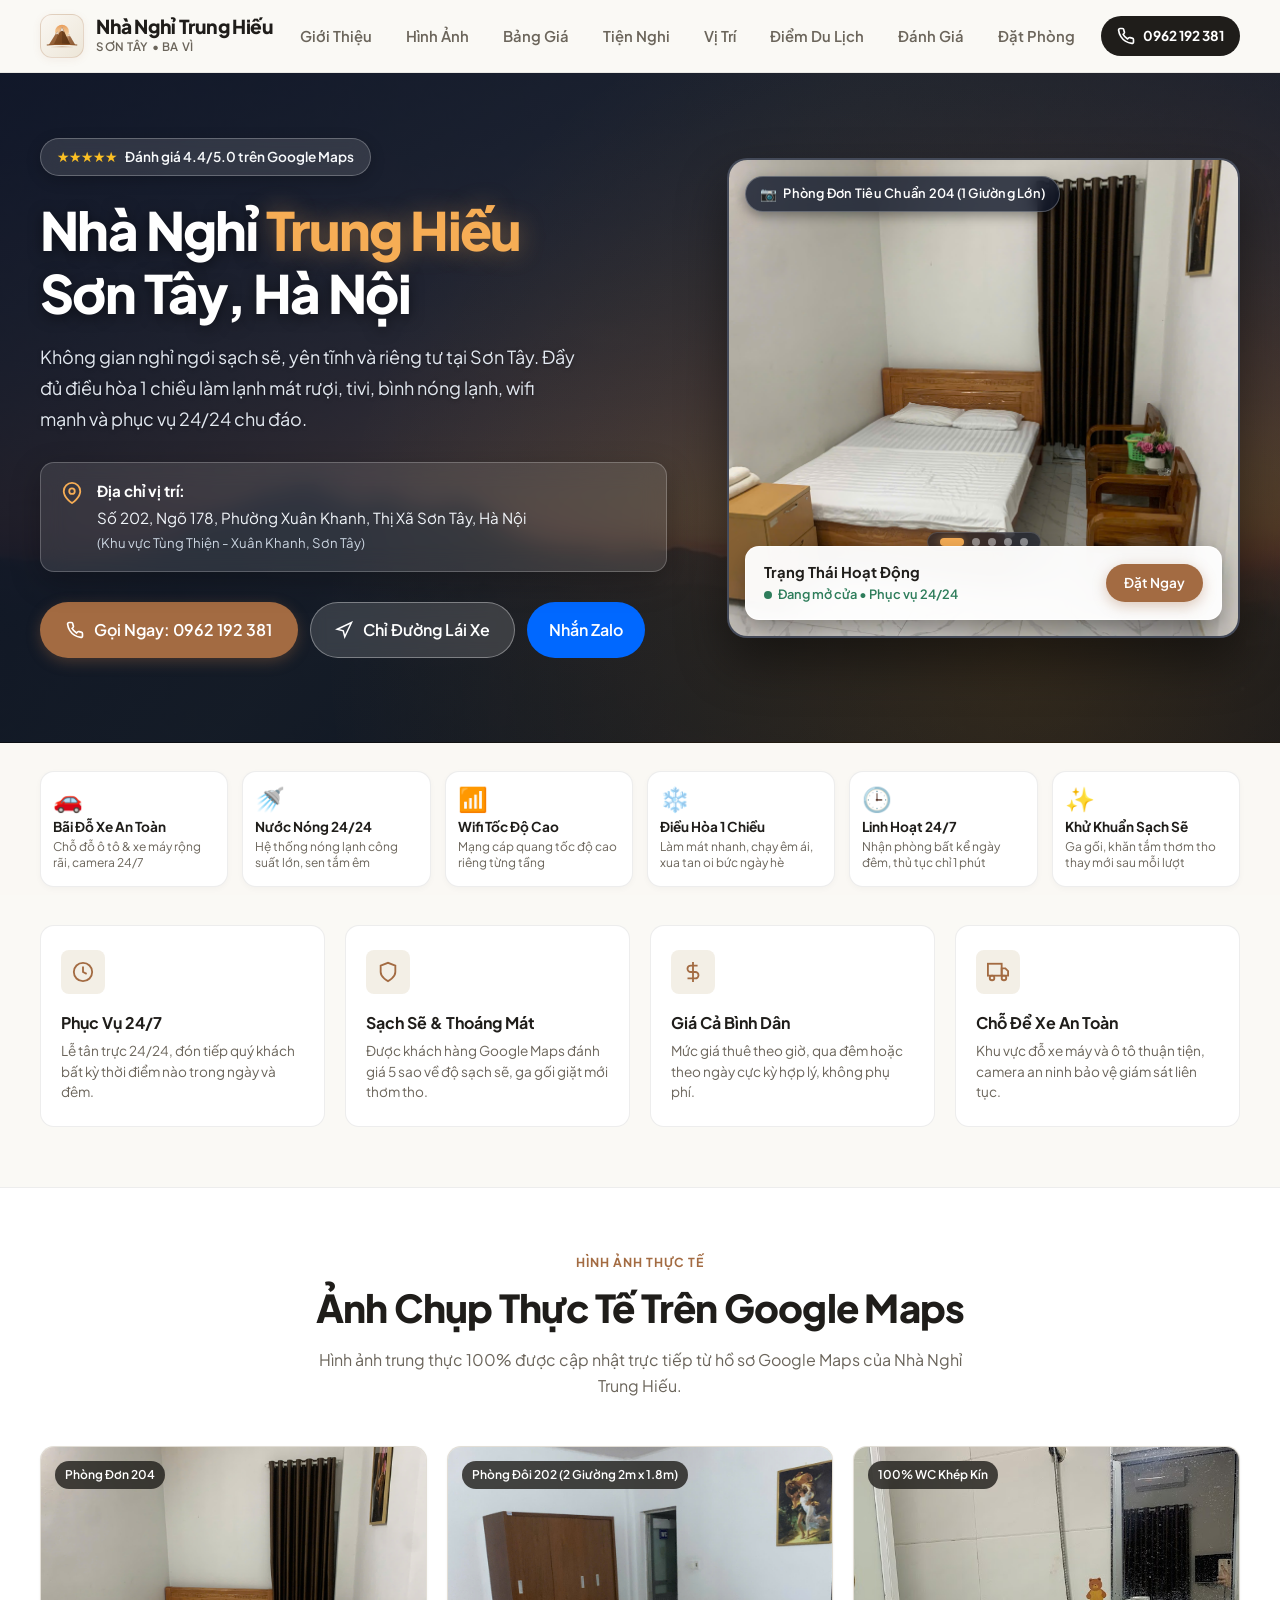
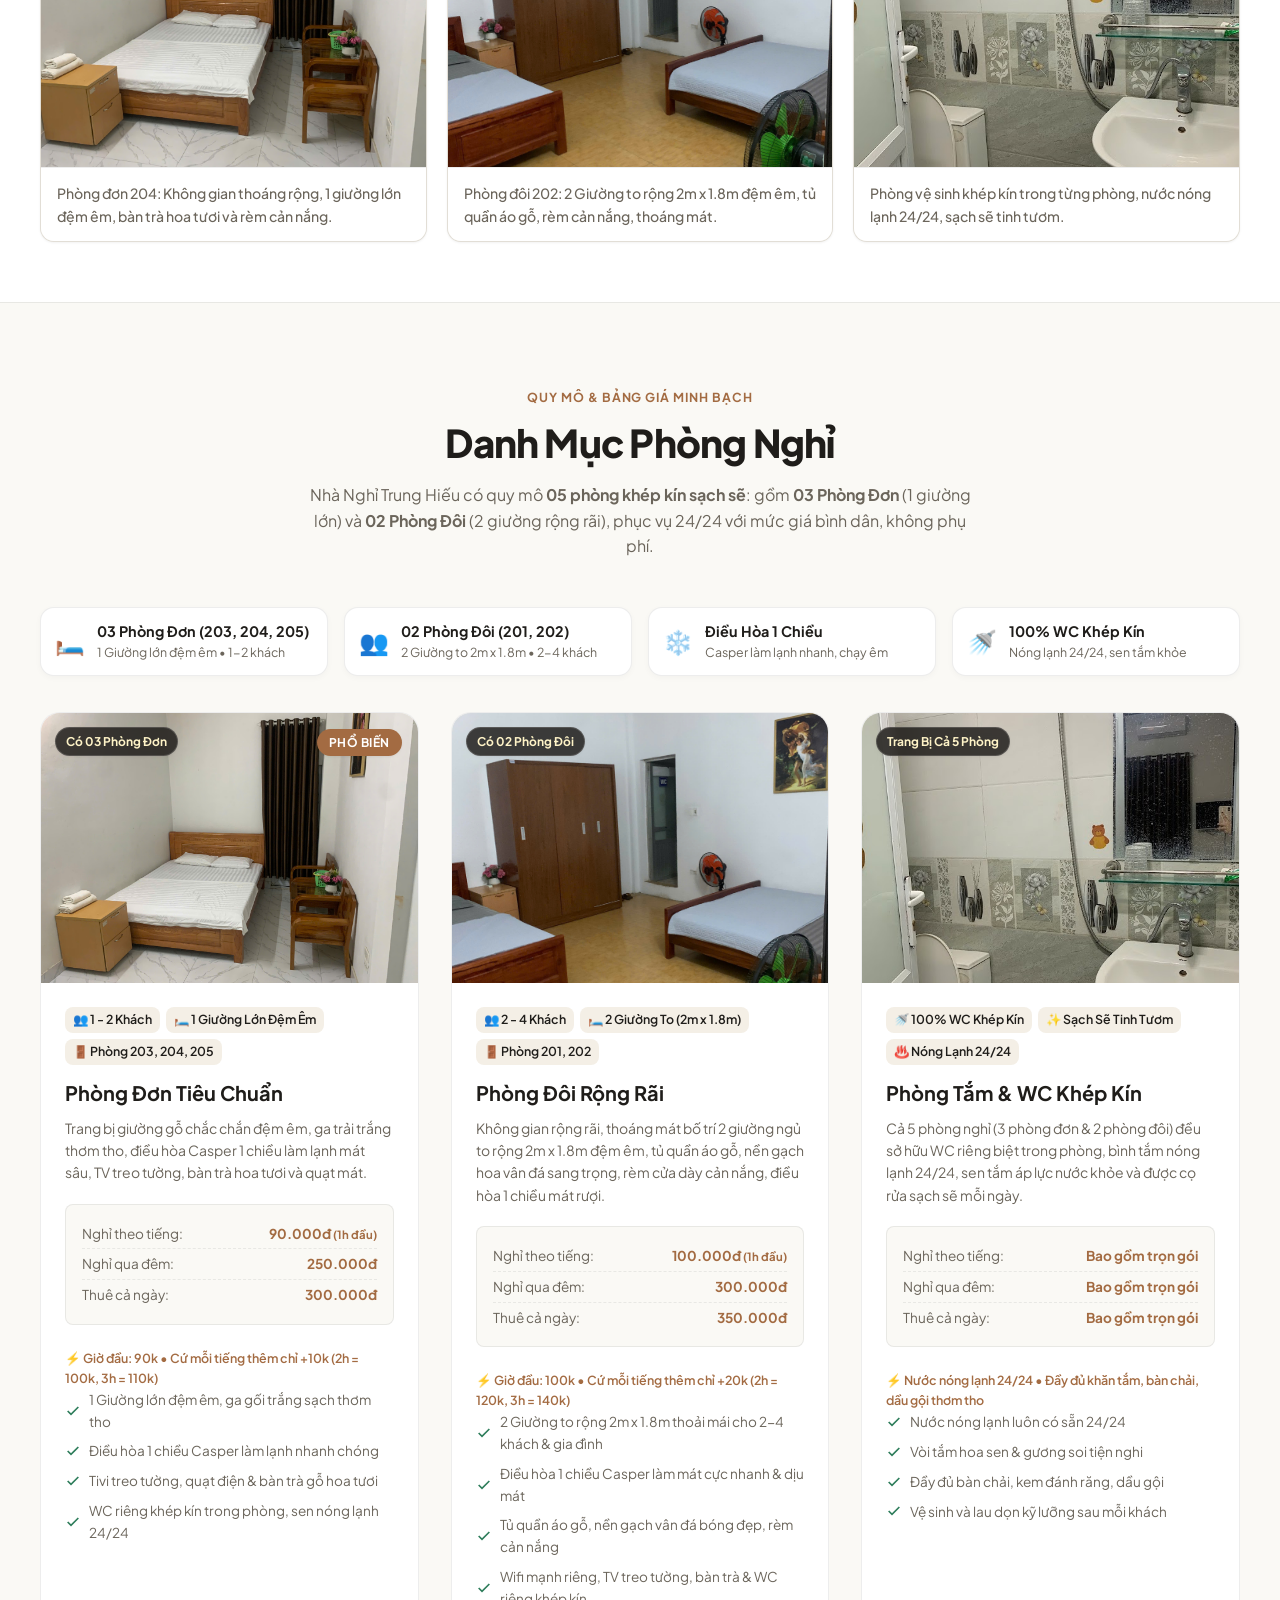
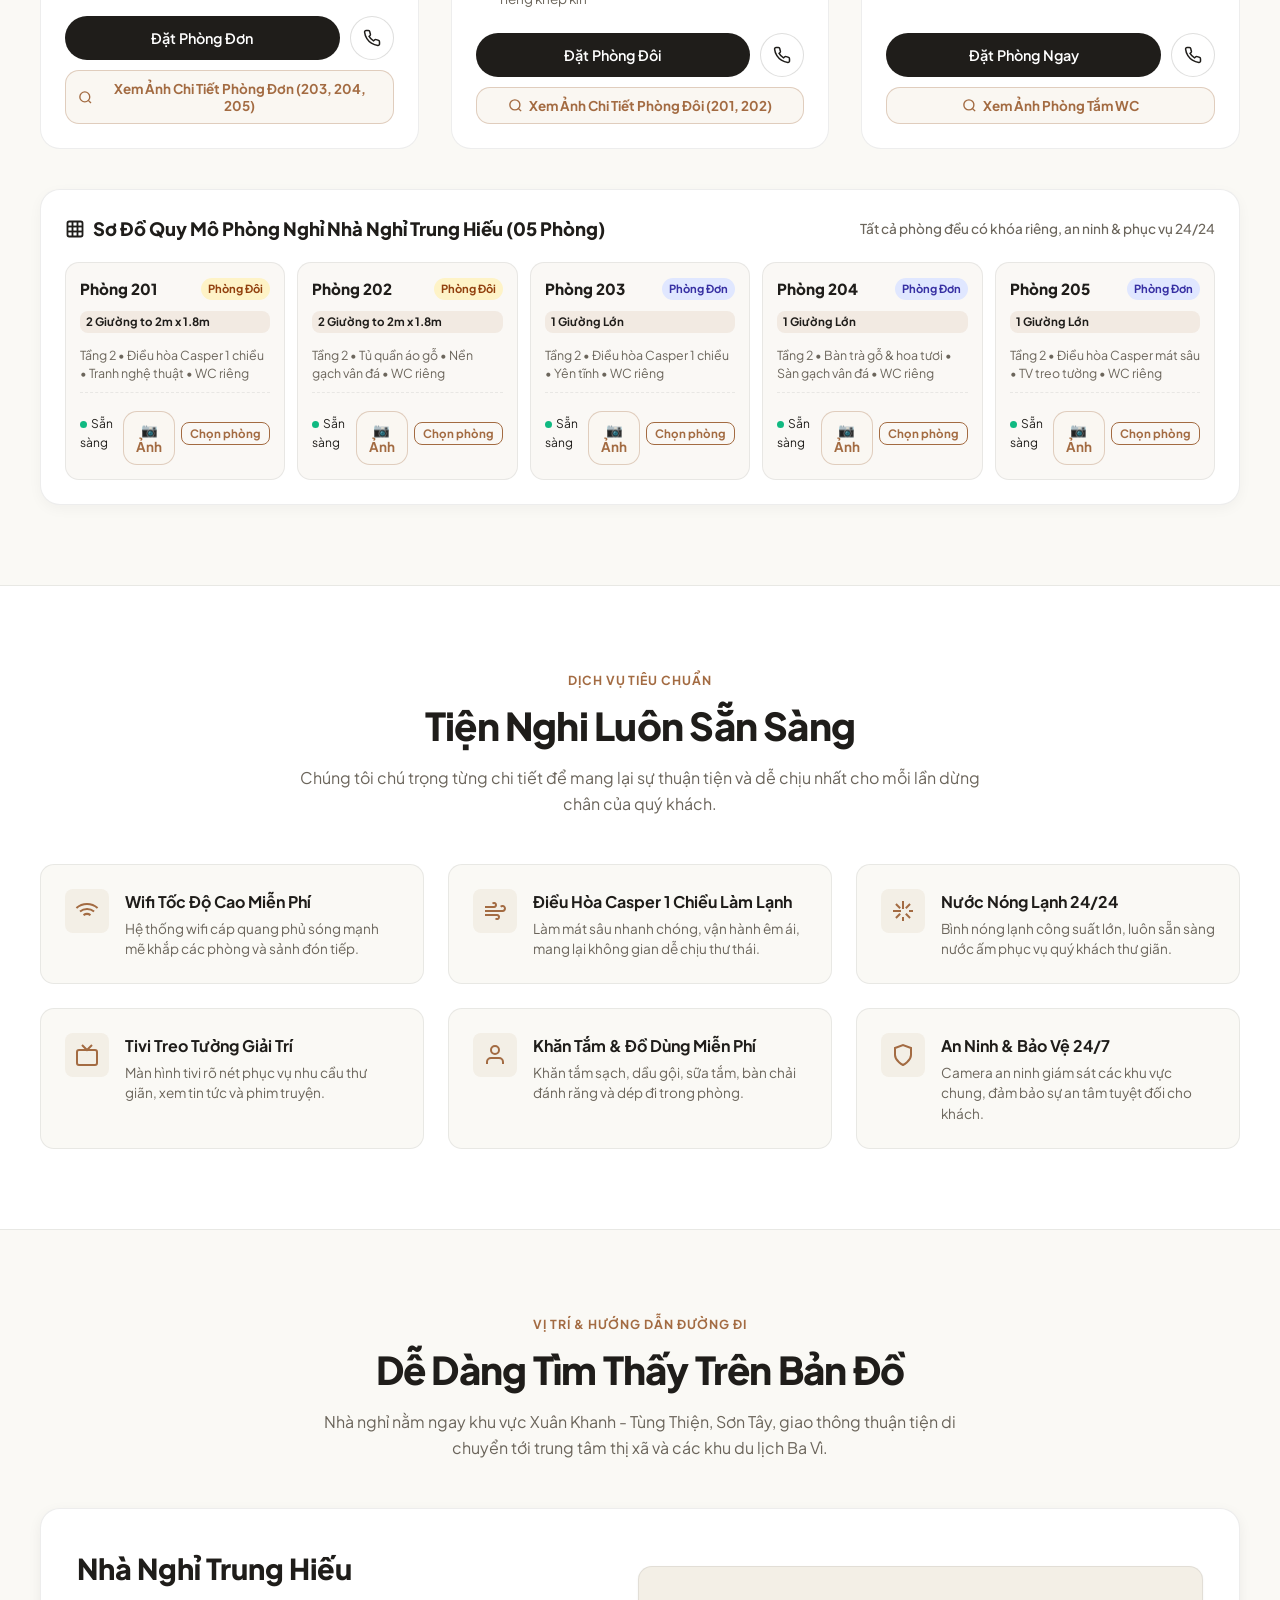
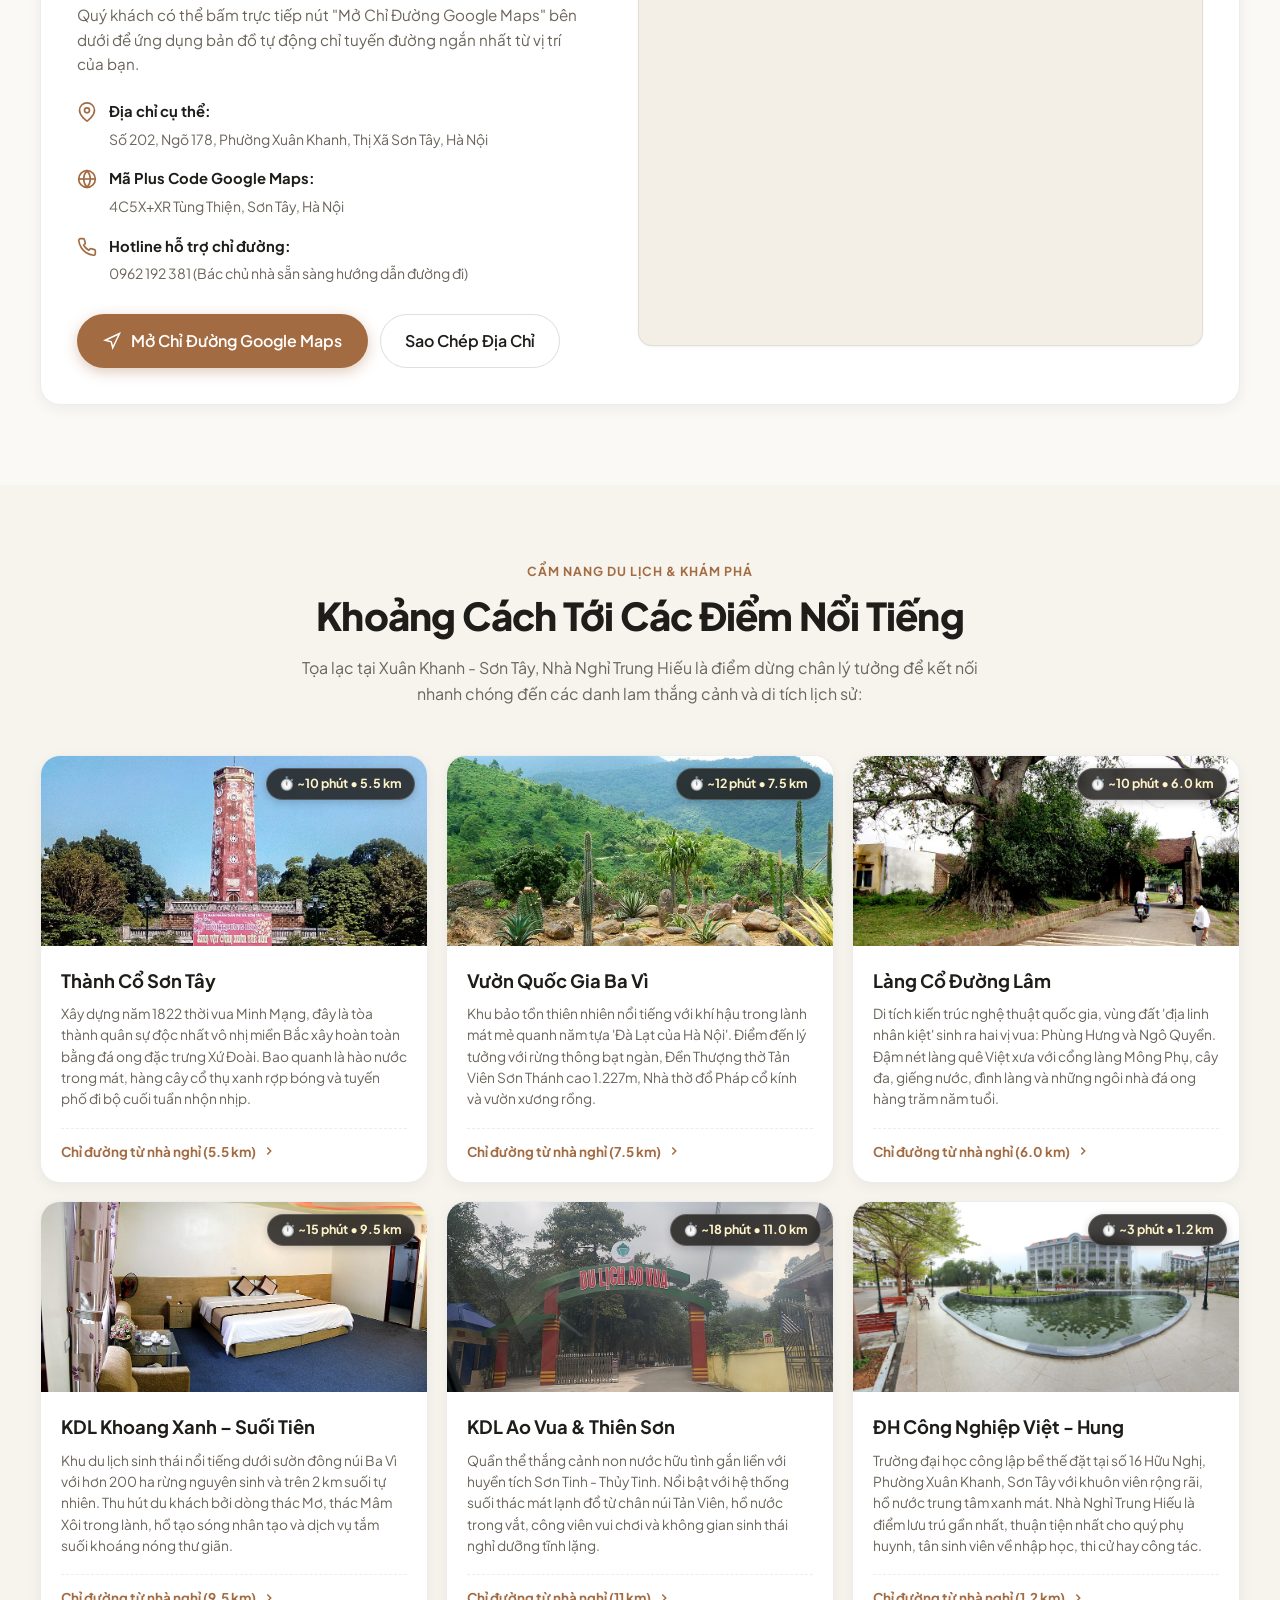
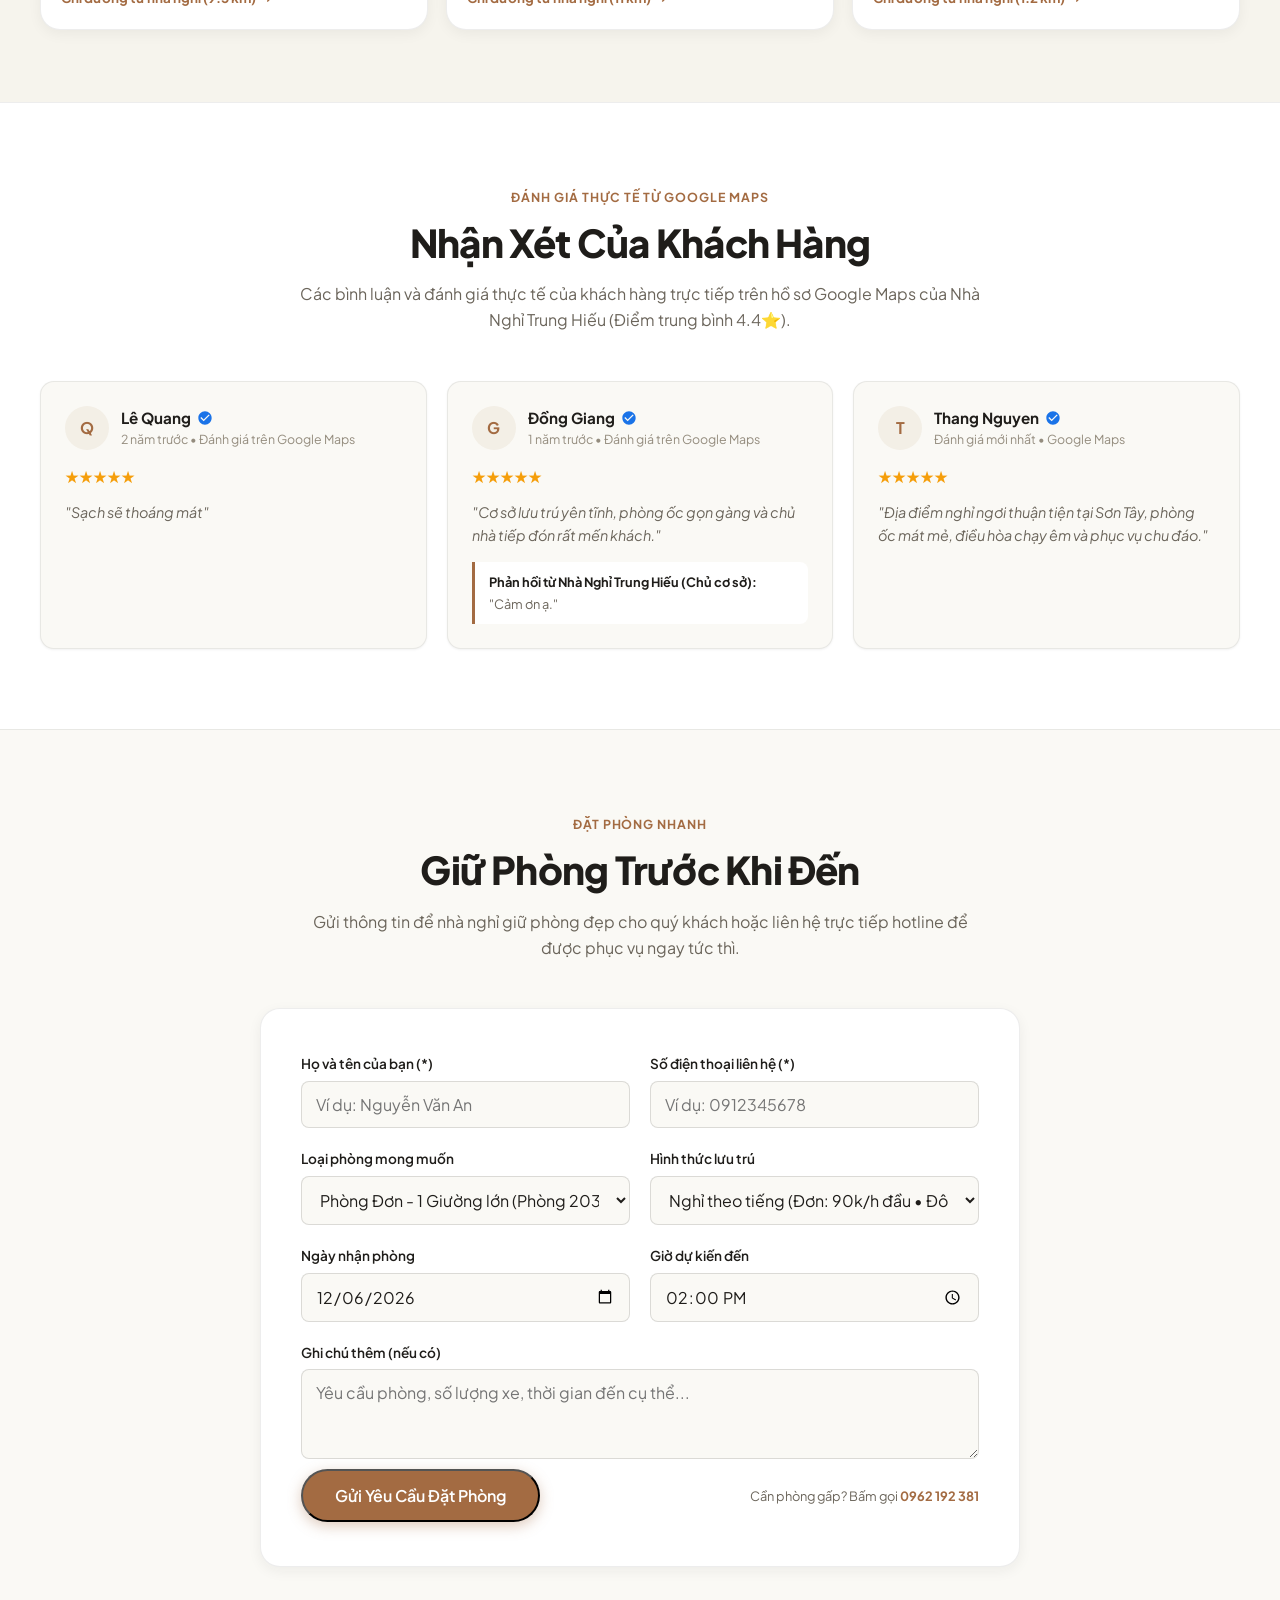
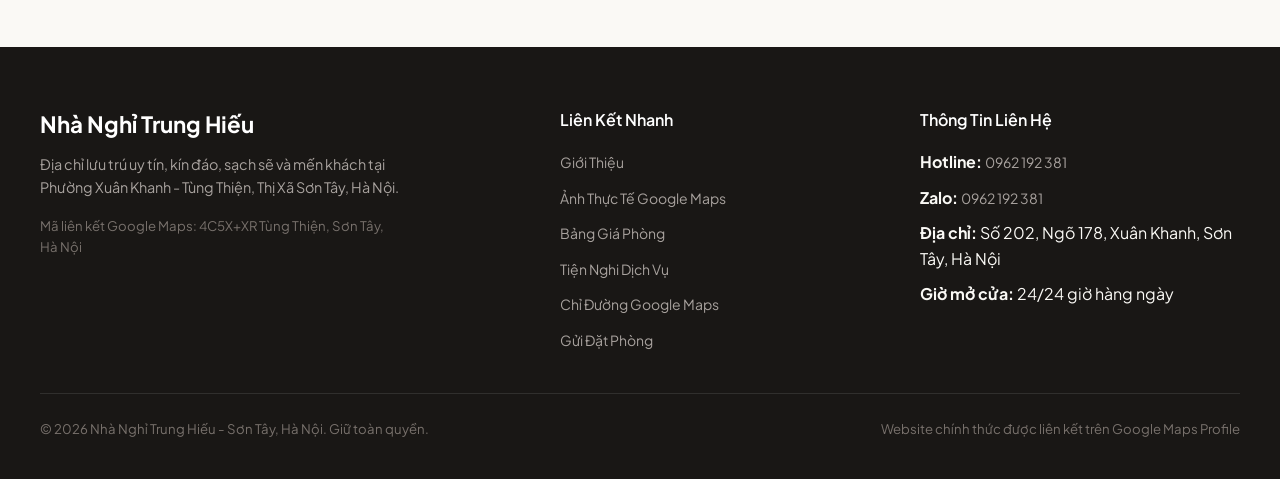
==== commit 00b7b7be: "feat: Cap nhat anh thuc te cac phong 201-205, them thu vien anh phong va dieu chinh bang gia" ====
--- a/index.html
+++ b/index.html
@@ -137,24 +137,24 @@
                         <!-- Hero Room Slider Container -->
                         <div class="hero-slider-track" id="heroSliderTrack">
                             <div class="hero-slide active">
-                                <img src="./images/real_map_2.jpg" alt="Ảnh thực tế phòng đơn - Giường gỗ đệm êm, điều hòa 1 chiều, TV treo tường">
-                                <span class="hero-slide-badge">Phòng Đơn Tiêu Chuẩn (1 Giường Lớn)</span>
+                                <img src="./images/204_2.jpg" alt="Ảnh thực tế phòng đơn 204 - Giường gỗ đệm êm, bàn trà hoa tươi, rèm cửa">
+                                <span class="hero-slide-badge">Phòng Đơn Tiêu Chuẩn 204 (1 Giường Lớn)</span>
                             </div>
                             <div class="hero-slide">
-                                <img src="./images/real_map_1.jpg" alt="Ảnh thực tế phòng đôi - Nền gạch vân đá sáng bóng, rèm cửa">
-                                <span class="hero-slide-badge">Phòng Đôi Rộng Rãi (2 Giường Lớn)</span>
+                                <img src="./images/202_2.jpg" alt="Ảnh thực tế phòng đôi 202 - 2 Giường to rộng 2m x 1.8m, tủ quần áo gỗ, thoáng mát">
+                                <span class="hero-slide-badge">Phòng Đôi 202 (2 Giường To 2m x 1.8m)</span>
                             </div>
                             <div class="hero-slide">
-                                <img src="./images/real_map_3.jpg" alt="Ảnh thực tế Google Maps - Phòng tắm & WC riêng sạch sẽ">
-                                <span class="hero-slide-badge">100% WC Khép Kín Riêng Biệt</span>
+                                <img src="./images/201_1.jpg" alt="Ảnh thực tế phòng đôi 201 - 2 Giường to 2m x 1.8m, tranh nghệ thuật">
+                                <span class="hero-slide-badge">Phòng Đôi 201 (2 Giường To 2m x 1.8m)</span>
                             </div>
                             <div class="hero-slide">
-                                <img src="./images/hero_room.jpg" alt="Không gian phòng nghỉ ngăn nắp, ga gối mới thơm tho">
-                                <span class="hero-slide-badge">Ga Gối Mới Tinh & Thơm Tho</span>
+                                <img src="./images/205_1.jpg" alt="Ảnh thực tế phòng đơn 205 - Điều hòa Casper 1 chiều làm lạnh mát rượi, TV treo tường">
+                                <span class="hero-slide-badge">Phòng Đơn 205 (Điều Hòa Casper • Mát Sâu)</span>
                             </div>
                             <div class="hero-slide">
-                                <img src="./images/deluxe_room.jpg" alt="Không gian yên tĩnh, thoáng mát cho giấc ngủ ngon">
-                                <span class="hero-slide-badge">Không Gian Riêng Tư & Yên Tĩnh</span>
+                                <img src="./images/real_map_3.jpg" alt="Ảnh thực tế Google Maps - Phòng tắm & WC riêng khép kín sạch sẽ">
+                                <span class="hero-slide-badge">100% WC Khép Kín Riêng Biệt (Nóng Lạnh 24/24)</span>
                             </div>
                         </div>
 
@@ -301,21 +301,21 @@
 
             <div class="gallery-grid">
                 <div class="gallery-item">
-                    <span class="gallery-badge">Google Maps Photo</span>
-                    <img src="./images/real_map_2.jpg" alt="Phòng ngủ thực tế trang bị tivi, điều hòa Casper, bàn ghế tiếp khách">
-                    <div class="gallery-caption">Phòng ngủ đầy đủ điều hòa Casper, tivi, bàn trà và khăn tắm sạch sẽ.</div>
+                    <span class="gallery-badge">Phòng Đơn 204</span>
+                    <img src="./images/204_2.jpg" alt="Ảnh thực tế phòng đơn 204 - 1 Giường lớn đệm êm, bàn trà hoa tươi, sàn gạch vân đá">
+                    <div class="gallery-caption">Phòng đơn 204: Không gian thoáng rộng, 1 giường lớn đệm êm, bàn trà hoa tươi và rèm cản nắng.</div>
                 </div>
 
                 <div class="gallery-item">
-                    <span class="gallery-badge">Google Maps Photo</span>
-                    <img src="./images/real_map_1.jpg" alt="Phòng nghỉ gọn gàng, nền gạch vân đá, rèm cửa cản nắng">
-                    <div class="gallery-caption">Không gian thoáng mát, nền gạch vân đá sáng bóng, rèm cửa chống nắng.</div>
+                    <span class="gallery-badge">Phòng Đôi 202 (2 Giường 2m x 1.8m)</span>
+                    <img src="./images/202_2.jpg" alt="Ảnh thực tế phòng đôi 202 - 2 giường to rộng 2m x 1.8m, tủ quần áo gỗ, thoáng mát">
+                    <div class="gallery-caption">Phòng đôi 202: 2 Giường to rộng 2m x 1.8m đệm êm, tủ quần áo gỗ, rèm cản nắng, thoáng mát.</div>
                 </div>
 
                 <div class="gallery-item">
-                    <span class="gallery-badge">Google Maps Photo</span>
+                    <span class="gallery-badge">100% WC Khép Kín</span>
                     <img src="./images/real_map_3.jpg" alt="Phòng tắm khép kín sạch sẽ với vòi sen tắm nóng lạnh">
-                    <div class="gallery-caption">Phòng vệ sinh khép kín, nước nóng lạnh 24/24, sạch sẽ tinh tươm.</div>
+                    <div class="gallery-caption">Phòng vệ sinh khép kín trong từng phòng, nước nóng lạnh 24/24, sạch sẽ tinh tươm.</div>
                 </div>
             </div>
         </div>
@@ -335,15 +335,15 @@
                 <div class="capacity-pill">
                     <span class="pill-icon">🛏️</span>
                     <div class="pill-info">
-                        <strong>03 Phòng Đơn</strong>
-                        <span>1 Giường lớn (1m6 - 1m8) • 1-2 khách</span>
+                        <strong>03 Phòng Đơn (203, 204, 205)</strong>
+                        <span>1 Giường lớn đệm êm • 1-2 khách</span>
                     </div>
                 </div>
                 <div class="capacity-pill">
                     <span class="pill-icon">👥</span>
                     <div class="pill-info">
-                        <strong>02 Phòng Đôi</strong>
-                        <span>2 Giường rộng rãi • 2-4 khách</span>
+                        <strong>02 Phòng Đôi (201, 202)</strong>
+                        <span>2 Giường to 2m x 1.8m • 2-4 khách</span>
                     </div>
                 </div>
                 <div class="capacity-pill">
@@ -363,21 +363,21 @@
             </div>
 
             <div class="rooms-grid">
-                <!-- Room 1: Phòng Đơn (03 Phòng) -->
+                <!-- Room 1: Phòng Đơn (03 Phòng: 203, 204, 205) -->
                 <div class="room-card">
                     <span class="room-badge-count">Có 03 Phòng Đơn</span>
                     <span class="room-badge-popular">Phổ Biến</span>
                     <div class="room-card-img-wrap">
-                        <img src="./images/real_map_2.jpg" alt="Ảnh thực tế phòng đơn tại Nhà Nghỉ Trung Hiếu">
+                        <img src="./images/204_2.jpg" alt="Ảnh thực tế phòng đơn tại Nhà Nghỉ Trung Hiếu">
                     </div>
                     <div class="room-card-body">
                         <div class="room-meta-tags">
                             <span class="room-meta-tag">👥 1 - 2 Khách</span>
-                            <span class="room-meta-tag">🛏️ 1 Giường Lớn (1m6 - 1m8)</span>
-                            <span class="room-meta-tag">🚪 Số lượng: 3 phòng</span>
+                            <span class="room-meta-tag">🛏️ 1 Giường Lớn Đệm Êm</span>
+                            <span class="room-meta-tag">🚪 Phòng 203, 204, 205</span>
                         </div>
                         <h3 class="room-card-title">Phòng Đơn Tiêu Chuẩn</h3>
-                        <p class="room-card-desc">Trang bị giường gỗ chắc chắn, đệm êm, điều hòa Casper 1 chiều làm lạnh mát sâu, tivi giải trí, bàn ghế uống trà thư giãn và quạt mát.</p>
+                        <p class="room-card-desc">Trang bị giường gỗ chắc chắn đệm êm, ga trải trắng thơm tho, điều hòa Casper 1 chiều làm lạnh mát sâu, TV treo tường, bàn trà hoa tươi và quạt mát.</p>
                         
                         <div class="room-pricing-box">
                             <div class="price-row">
@@ -398,7 +398,7 @@
                         <ul class="room-amenities-list">
                             <li>
                                 <svg width="16" height="16" viewBox="0 0 24 24" fill="none" stroke="currentColor" stroke-width="2.5"><polyline points="20 6 9 17 4 12"></polyline></svg>
-                                Giường gỗ đệm êm, ga trải sạch thay mới 100%
+                                1 Giường lớn đệm êm, ga gối trắng sạch thơm tho
                             </li>
                             <li>
                                 <svg width="16" height="16" viewBox="0 0 24 24" fill="none" stroke="currentColor" stroke-width="2.5"><polyline points="20 6 9 17 4 12"></polyline></svg>
@@ -406,11 +406,11 @@
                             </li>
                             <li>
                                 <svg width="16" height="16" viewBox="0 0 24 24" fill="none" stroke="currentColor" stroke-width="2.5"><polyline points="20 6 9 17 4 12"></polyline></svg>
-                                Tivi treo tường, quạt điện & bàn trà gỗ
+                                Tivi treo tường, quạt điện & bàn trà gỗ hoa tươi
                             </li>
                             <li>
                                 <svg width="16" height="16" viewBox="0 0 24 24" fill="none" stroke="currentColor" stroke-width="2.5"><polyline points="20 6 9 17 4 12"></polyline></svg>
-                                WC riêng khép kín trong phòng, sen nóng lạnh
+                                WC riêng khép kín trong phòng, sen nóng lạnh 24/24
                             </li>
                         </ul>
 
@@ -422,30 +422,30 @@
                         </div>
                         <button type="button" class="btn-view-gallery" data-room-id="phong-don">
                             <svg width="15" height="15" viewBox="0 0 24 24" fill="none" stroke="currentColor" stroke-width="2.2"><circle cx="11" cy="11" r="8"></circle><line x1="21" y1="21" x2="16.65" y2="16.65"></line></svg>
-                            Xem Ảnh Chi Tiết Phòng Đơn
+                            Xem Ảnh Chi Tiết Phòng Đơn (203, 204, 205)
                         </button>
                     </div>
                 </div>
 
-                <!-- Room 2: Phòng Đôi (02 Phòng) -->
+                <!-- Room 2: Phòng Đôi (02 Phòng: 201, 202) -->
                 <div class="room-card">
                     <span class="room-badge-count">Có 02 Phòng Đôi</span>
                     <div class="room-card-img-wrap">
-                        <img src="./images/real_map_1.jpg" alt="Ảnh thực tế phòng đôi rộng rãi tại Nhà Nghỉ Trung Hiếu">
+                        <img src="./images/202_2.jpg" alt="Ảnh thực tế phòng đôi rộng rãi 2 giường to 2m x 1.8m tại Nhà Nghỉ Trung Hiếu">
                     </div>
                     <div class="room-card-body">
                         <div class="room-meta-tags">
                             <span class="room-meta-tag">👥 2 - 4 Khách</span>
-                            <span class="room-meta-tag">🛏️ 2 Giường Rộng Rãi</span>
-                            <span class="room-meta-tag">🚪 Số lượng: 2 phòng</span>
+                            <span class="room-meta-tag">🛏️ 2 Giường To (2m x 1.8m)</span>
+                            <span class="room-meta-tag">🚪 Phòng 201, 202</span>
                         </div>
                         <h3 class="room-card-title">Phòng Đôi Rộng Rãi</h3>
-                        <p class="room-card-desc">Không gian rộng rãi, thoáng mát bố trí 2 giường ngủ lớn đệm êm, nền gạch hoa vân đá sang trọng, rèm cửa dày cản nắng, điều hòa 1 chiều mát rượi.</p>
+                        <p class="room-card-desc">Không gian rộng rãi, thoáng mát bố trí 2 giường ngủ to rộng 2m x 1.8m đệm êm, tủ quần áo gỗ, nền gạch hoa vân đá sang trọng, rèm cửa dày cản nắng, điều hòa 1 chiều mát rượi.</p>
                         
                         <div class="room-pricing-box">
                             <div class="price-row">
                                 <span class="label">Nghỉ theo tiếng:</span>
-                                <span class="value">90.000đ <small>(1h đầu)</small></span>
+                                <span class="value">100.000đ <small>(1h đầu)</small></span>
                             </div>
                             <div class="price-row">
                                 <span class="label">Nghỉ qua đêm:</span>
@@ -456,24 +456,24 @@
                                 <span class="value">350.000đ</span>
                             </div>
                         </div>
-                        <div class="price-hourly-note">⚡ Giờ đầu: 90k • Cứ mỗi tiếng thêm chỉ +10k (2h = 100k, 3h = 110k)</div>
+                        <div class="price-hourly-note">⚡ Giờ đầu: 100k • Cứ mỗi tiếng thêm chỉ +20k (2h = 120k, 3h = 140k)</div>
 
                         <ul class="room-amenities-list">
                             <li>
                                 <svg width="16" height="16" viewBox="0 0 24 24" fill="none" stroke="currentColor" stroke-width="2.5"><polyline points="20 6 9 17 4 12"></polyline></svg>
-                                2 Giường lớn thoải mái cho gia đình & nhóm bạn
+                                2 Giường to rộng 2m x 1.8m thoải mái cho 2-4 khách & gia đình
                             </li>
                             <li>
                                 <svg width="16" height="16" viewBox="0 0 24 24" fill="none" stroke="currentColor" stroke-width="2.5"><polyline points="20 6 9 17 4 12"></polyline></svg>
-                                Điều hòa 1 chiều Casper làm mát cực nhanh
+                                Điều hòa 1 chiều Casper làm mát cực nhanh & dịu mát
                             </li>
                             <li>
                                 <svg width="16" height="16" viewBox="0 0 24 24" fill="none" stroke="currentColor" stroke-width="2.5"><polyline points="20 6 9 17 4 12"></polyline></svg>
-                                Nền gạch vân đá bóng đẹp, rèm cửa cản nắng
+                                Tủ quần áo gỗ, nền gạch vân đá bóng đẹp, rèm cản nắng
                             </li>
                             <li>
                                 <svg width="16" height="16" viewBox="0 0 24 24" fill="none" stroke="currentColor" stroke-width="2.5"><polyline points="20 6 9 17 4 12"></polyline></svg>
-                                Wifi mạnh riêng, bàn trà & WC riêng khép kín
+                                Wifi mạnh riêng, TV treo tường, bàn trà & WC riêng khép kín
                             </li>
                         </ul>
 
@@ -485,7 +485,7 @@
                         </div>
                         <button type="button" class="btn-view-gallery" data-room-id="phong-thoang-mat">
                             <svg width="15" height="15" viewBox="0 0 24 24" fill="none" stroke="currentColor" stroke-width="2.2"><circle cx="11" cy="11" r="8"></circle><line x1="21" y1="21" x2="16.65" y2="16.65"></line></svg>
-                            Xem Ảnh Chi Tiết Phòng Đôi
+                            Xem Ảnh Chi Tiết Phòng Đôi (201, 202)
                         </button>
                     </div>
                 </div>
@@ -573,49 +573,17 @@
                 <div class="inventory-grid">
                     <div class="inventory-item">
                         <div class="inventory-item-top">
-                            <span class="inventory-room-code">Phòng 101</span>
-                            <span class="inventory-type-badge single">Phòng Đơn</span>
-                        </div>
-                        <div class="inventory-desc">1 Giường lớn (1m6) • Tầng 1 • Điều hòa 1 chiều • WC riêng</div>
+                            <span class="inventory-room-code">Phòng 201</span>
+                            <span class="inventory-type-badge double">Phòng Đôi</span>
+                        </div>
+                        <span class="inventory-bed-badge">2 Giường to 2m x 1.8m</span>
+                        <div class="inventory-desc">Tầng 2 • Điều hòa Casper 1 chiều • Tranh nghệ thuật • WC riêng</div>
                         <div class="inventory-status-row">
                             <span><span class="status-dot"></span>Sẵn sàng</span>
-                            <button type="button" class="btn-select-room" data-room-name="Phòng Đơn (1 Giường Lớn)">Chọn phòng</button>
-                        </div>
-                    </div>
-
-                    <div class="inventory-item">
-                        <div class="inventory-item-top">
-                            <span class="inventory-room-code">Phòng 102</span>
-                            <span class="inventory-type-badge single">Phòng Đơn</span>
-                        </div>
-                        <div class="inventory-desc">1 Giường lớn (1m6) • Tầng 2 • Điều hòa 1 chiều • Yên tĩnh</div>
-                        <div class="inventory-status-row">
-                            <span><span class="status-dot"></span>Sẵn sàng</span>
-                            <button type="button" class="btn-select-room" data-room-name="Phòng Đơn (1 Giường Lớn)">Chọn phòng</button>
-                        </div>
-                    </div>
-
-                    <div class="inventory-item">
-                        <div class="inventory-item-top">
-                            <span class="inventory-room-code">Phòng 103</span>
-                            <span class="inventory-type-badge single">Phòng Đơn</span>
-                        </div>
-                        <div class="inventory-desc">1 Giường lớn (1m8) • Tầng 2 • Ban công thoáng • WC riêng</div>
-                        <div class="inventory-status-row">
-                            <span><span class="status-dot"></span>Sẵn sàng</span>
-                            <button type="button" class="btn-select-room" data-room-name="Phòng Đơn (1 Giường Lớn)">Chọn phòng</button>
-                        </div>
-                    </div>
-
-                    <div class="inventory-item">
-                        <div class="inventory-item-top">
-                            <span class="inventory-room-code">Phòng 201</span>
-                            <span class="inventory-type-badge double">Phòng Đôi</span>
-                        </div>
-                        <div class="inventory-desc">2 Giường rộng rãi • Tầng 1 • Gia đình / Nhóm • WC riêng</div>
-                        <div class="inventory-status-row">
-                            <span><span class="status-dot"></span>Sẵn sàng</span>
-                            <button type="button" class="btn-select-room" data-room-name="Phòng Đôi (2 Giường Rộng)">Chọn phòng</button>
+                            <div class="btn-inventory-actions">
+                                <button type="button" class="btn-inventory-photo btn-view-gallery" data-room-id="phong-201" title="Xem ảnh phòng 201">📷 Ảnh</button>
+                                <button type="button" class="btn-select-room" data-room-code="Phòng 201" data-room-type="double" data-bed-info="2 Giường to 2m x 1.8m">Chọn phòng</button>
+                            </div>
                         </div>
                     </div>
 
@@ -624,10 +592,62 @@
                             <span class="inventory-room-code">Phòng 202</span>
                             <span class="inventory-type-badge double">Phòng Đôi</span>
                         </div>
-                        <div class="inventory-desc">2 Giường rộng rãi • Tầng 2 • Nền gạch vân đá • Thoáng mát</div>
+                        <span class="inventory-bed-badge">2 Giường to 2m x 1.8m</span>
+                        <div class="inventory-desc">Tầng 2 • Tủ quần áo gỗ • Nền gạch vân đá • WC riêng</div>
                         <div class="inventory-status-row">
                             <span><span class="status-dot"></span>Sẵn sàng</span>
-                            <button type="button" class="btn-select-room" data-room-name="Phòng Đôi (2 Giường Rộng)">Chọn phòng</button>
+                            <div class="btn-inventory-actions">
+                                <button type="button" class="btn-inventory-photo btn-view-gallery" data-room-id="phong-202" title="Xem ảnh phòng 202">📷 Ảnh</button>
+                                <button type="button" class="btn-select-room" data-room-code="Phòng 202" data-room-type="double" data-bed-info="2 Giường to 2m x 1.8m">Chọn phòng</button>
+                            </div>
+                        </div>
+                    </div>
+
+                    <div class="inventory-item">
+                        <div class="inventory-item-top">
+                            <span class="inventory-room-code">Phòng 203</span>
+                            <span class="inventory-type-badge single">Phòng Đơn</span>
+                        </div>
+                        <span class="inventory-bed-badge">1 Giường Lớn</span>
+                        <div class="inventory-desc">Tầng 2 • Điều hòa Casper 1 chiều • Yên tĩnh • WC riêng</div>
+                        <div class="inventory-status-row">
+                            <span><span class="status-dot"></span>Sẵn sàng</span>
+                            <div class="btn-inventory-actions">
+                                <button type="button" class="btn-inventory-photo btn-view-gallery" data-room-id="phong-203" title="Xem ảnh phòng 203">📷 Ảnh</button>
+                                <button type="button" class="btn-select-room" data-room-code="Phòng 203" data-room-type="single" data-bed-info="1 Giường Lớn">Chọn phòng</button>
+                            </div>
+                        </div>
+                    </div>
+
+                    <div class="inventory-item">
+                        <div class="inventory-item-top">
+                            <span class="inventory-room-code">Phòng 204</span>
+                            <span class="inventory-type-badge single">Phòng Đơn</span>
+                        </div>
+                        <span class="inventory-bed-badge">1 Giường Lớn</span>
+                        <div class="inventory-desc">Tầng 2 • Bàn trà gỗ & hoa tươi • Sàn gạch vân đá • WC riêng</div>
+                        <div class="inventory-status-row">
+                            <span><span class="status-dot"></span>Sẵn sàng</span>
+                            <div class="btn-inventory-actions">
+                                <button type="button" class="btn-inventory-photo btn-view-gallery" data-room-id="phong-204" title="Xem ảnh phòng 204">📷 Ảnh</button>
+                                <button type="button" class="btn-select-room" data-room-code="Phòng 204" data-room-type="single" data-bed-info="1 Giường Lớn">Chọn phòng</button>
+                            </div>
+                        </div>
+                    </div>
+
+                    <div class="inventory-item">
+                        <div class="inventory-item-top">
+                            <span class="inventory-room-code">Phòng 205</span>
+                            <span class="inventory-type-badge single">Phòng Đơn</span>
+                        </div>
+                        <span class="inventory-bed-badge">1 Giường Lớn</span>
+                        <div class="inventory-desc">Tầng 2 • Điều hòa Casper mát sâu • TV treo tường • WC riêng</div>
+                        <div class="inventory-status-row">
+                            <span><span class="status-dot"></span>Sẵn sàng</span>
+                            <div class="btn-inventory-actions">
+                                <button type="button" class="btn-inventory-photo btn-view-gallery" data-room-id="phong-205" title="Xem ảnh phòng 205">📷 Ảnh</button>
+                                <button type="button" class="btn-select-room" data-room-code="Phòng 205" data-room-type="single" data-bed-info="1 Giường Lớn">Chọn phòng</button>
+                            </div>
                         </div>
                     </div>
                 </div>
@@ -1031,17 +1051,17 @@
                         <div class="form-group">
                             <label for="roomType">Loại phòng mong muốn</label>
                             <select id="roomType" class="form-control">
-                                <option value="Phòng Đơn (1 Giường Lớn)">Phòng Đơn - 1 Giường lớn (Có 3 phòng • 1-2 người)</option>
-                                <option value="Phòng Đôi (2 Giường Rộng)">Phòng Đôi - 2 Giường rộng (Có 2 phòng • 2-4 người)</option>
+                                <option value="Phòng Đơn (1 Giường Lớn)">Phòng Đơn - 1 Giường lớn (Phòng 203, 204, 205 • 1-2 người)</option>
+                                <option value="Phòng Đôi (2 Giường Rộng)">Phòng Đôi - 2 Giường to rộng 2m x 1.8m (Phòng 201, 202 • 2-4 người)</option>
                             </select>
                         </div>
 
                         <div class="form-group">
                             <label for="rentalType">Hình thức lưu trú</label>
                             <select id="rentalType" class="form-control">
-                                <option value="Nghỉ theo tiếng">Nghỉ theo tiếng (90k 1h đầu • +10k/tiếng sau)</option>
-                                <option value="Nghỉ qua đêm">Nghỉ qua đêm (250.000đ - 300.000đ)</option>
-                                <option value="Thuê cả ngày">Thuê cả ngày (300.000đ - 350.000đ)</option>
+                                <option value="Nghỉ theo tiếng">Nghỉ theo tiếng (Đơn: 90k/h đầu • Đôi: 100k/h đầu)</option>
+                                <option value="Nghỉ qua đêm">Nghỉ qua đêm (Đơn: 250.000đ • Đôi: 300.000đ)</option>
+                                <option value="Thuê cả ngày">Thuê cả ngày (Đơn: 300.000đ • Đôi: 350.000đ)</option>
                                 <option value="Lưu trú dài ngày">Lưu trú dài ngày (Ưu đãi giá tốt)</option>
                             </select>
                         </div>
--- a/css/style.css
+++ b/css/style.css
@@ -312,7 +312,7 @@
   padding: 65px 0 85px;
   background-image: 
     linear-gradient(135deg, rgba(15, 23, 42, 0.88) 0%, rgba(24, 33, 47, 0.82) 45%, rgba(15, 23, 42, 0.70) 100%),
-    url('/images/bavi_sunset.jpg');
+    url('../images/bavi_sunset.jpg');
   background-size: cover;
   background-position: center bottom;
   background-repeat: no-repeat;
@@ -530,10 +530,10 @@
   position: relative;
   border-radius: var(--radius-lg);
   overflow: hidden;
-  height: 460px;
+  height: 480px;
   box-shadow: 0 24px 50px rgba(0, 0, 0, 0.45);
   border: 2px solid rgba(255, 255, 255, 0.22);
-  background: rgba(15, 23, 42, 0.8);
+  background: #0f172a;
   user-select: none;
 }
 
@@ -552,7 +552,7 @@
   opacity: 0;
   visibility: hidden;
   transition: opacity 0.75s cubic-bezier(0.4, 0, 0.2, 1), transform 0.75s cubic-bezier(0.4, 0, 0.2, 1);
-  transform: scale(1.05);
+  transform: scale(1.04);
 }
 
 .hero-slide.active {
@@ -566,6 +566,7 @@
   width: 100%;
   height: 100%;
   object-fit: cover;
+  object-position: center 38%;
   display: block;
 }
 
@@ -866,6 +867,7 @@
   width: 100%;
   height: 320px;
   object-fit: cover;
+  object-position: center 38%;
   transition: transform 0.4s ease;
 }
 
@@ -951,7 +953,7 @@
 
 .room-card-img-wrap {
   position: relative;
-  height: 250px;
+  height: 270px;
   overflow: hidden;
   background: var(--bg-subtle);
 }
@@ -960,7 +962,8 @@
   width: 100%;
   height: 100%;
   object-fit: cover;
-  transition: transform 0.5s ease;
+  object-position: center 38%;
+  transition: transform 0.5s cubic-bezier(0.2, 0.8, 0.2, 1);
 }
 
 .room-card:hover .room-card-img-wrap img {
@@ -1285,6 +1288,7 @@
   font-size: 0.75rem;
   padding-top: 8px;
   border-top: 1px dashed var(--border-light);
+  gap: 6px;
 }
 
 .status-dot {
@@ -1296,16 +1300,55 @@
   margin-right: 4px;
 }
 
+.inventory-bed-badge {
+  display: inline-block;
+  font-size: 0.72rem;
+  font-weight: 700;
+  color: var(--accent-wood-dark);
+  background: rgba(163, 107, 66, 0.1);
+  padding: 2px 6px;
+  border-radius: var(--radius-sm);
+  margin-bottom: 4px;
+}
+
+.btn-inventory-actions {
+  display: flex;
+  align-items: center;
+  gap: 6px;
+}
+
+.btn-inventory-photo {
+  background: #FFFFFF;
+  border: 1px solid var(--border-medium);
+  color: var(--text-muted);
+  font-size: 0.72rem;
+  font-weight: 600;
+  padding: 3px 7px;
+  border-radius: var(--radius-sm);
+  cursor: pointer;
+  display: inline-flex;
+  align-items: center;
+  gap: 3px;
+  transition: all 0.2s ease;
+}
+
+.btn-inventory-photo:hover {
+  background: #F4EFE6;
+  border-color: var(--accent-wood);
+  color: var(--accent-wood);
+}
+
 .btn-select-room {
   background: transparent;
   border: 1px solid var(--accent-wood);
   color: var(--accent-wood);
-  font-size: 0.75rem;
+  font-size: 0.72rem;
   font-weight: 700;
   padding: 3px 8px;
   border-radius: var(--radius-sm);
   cursor: pointer;
   transition: all 0.2s ease;
+  white-space: nowrap;
 }
 
 .btn-select-room:hover {
@@ -2087,10 +2130,10 @@
 .gallery-modal-container {
   background: #FFFFFF;
   border-radius: var(--radius-lg);
-  max-width: 740px;
-  width: 100%;
+  max-width: 860px;
+  width: 94%;
   overflow: hidden;
-  box-shadow: 0 20px 50px rgba(0, 0, 0, 0.3);
+  box-shadow: 0 25px 60px rgba(0, 0, 0, 0.55);
   position: relative;
   display: flex;
   flex-direction: column;
@@ -2108,6 +2151,7 @@
   display: flex;
   align-items: center;
   justify-content: space-between;
+  background: #FAF8F5;
 }
 
 .gallery-modal-header h3 {
@@ -2135,18 +2179,23 @@
 
 .gallery-main-view {
   position: relative;
-  background: #1C1917;
-  height: 360px;
+  background: #0b1120;
+  height: 500px;
+  max-height: 68vh;
   display: flex;
   align-items: center;
   justify-content: center;
+  overflow: hidden;
 }
 
 .gallery-main-img {
-  width: 100%;
-  height: 100%;
-  object-fit: cover;
+  max-width: 100%;
+  max-height: 100%;
+  width: auto;
+  height: auto;
+  object-fit: contain;
   transition: opacity 0.2s ease;
+  display: block;
 }
 
 .gallery-nav-btn {
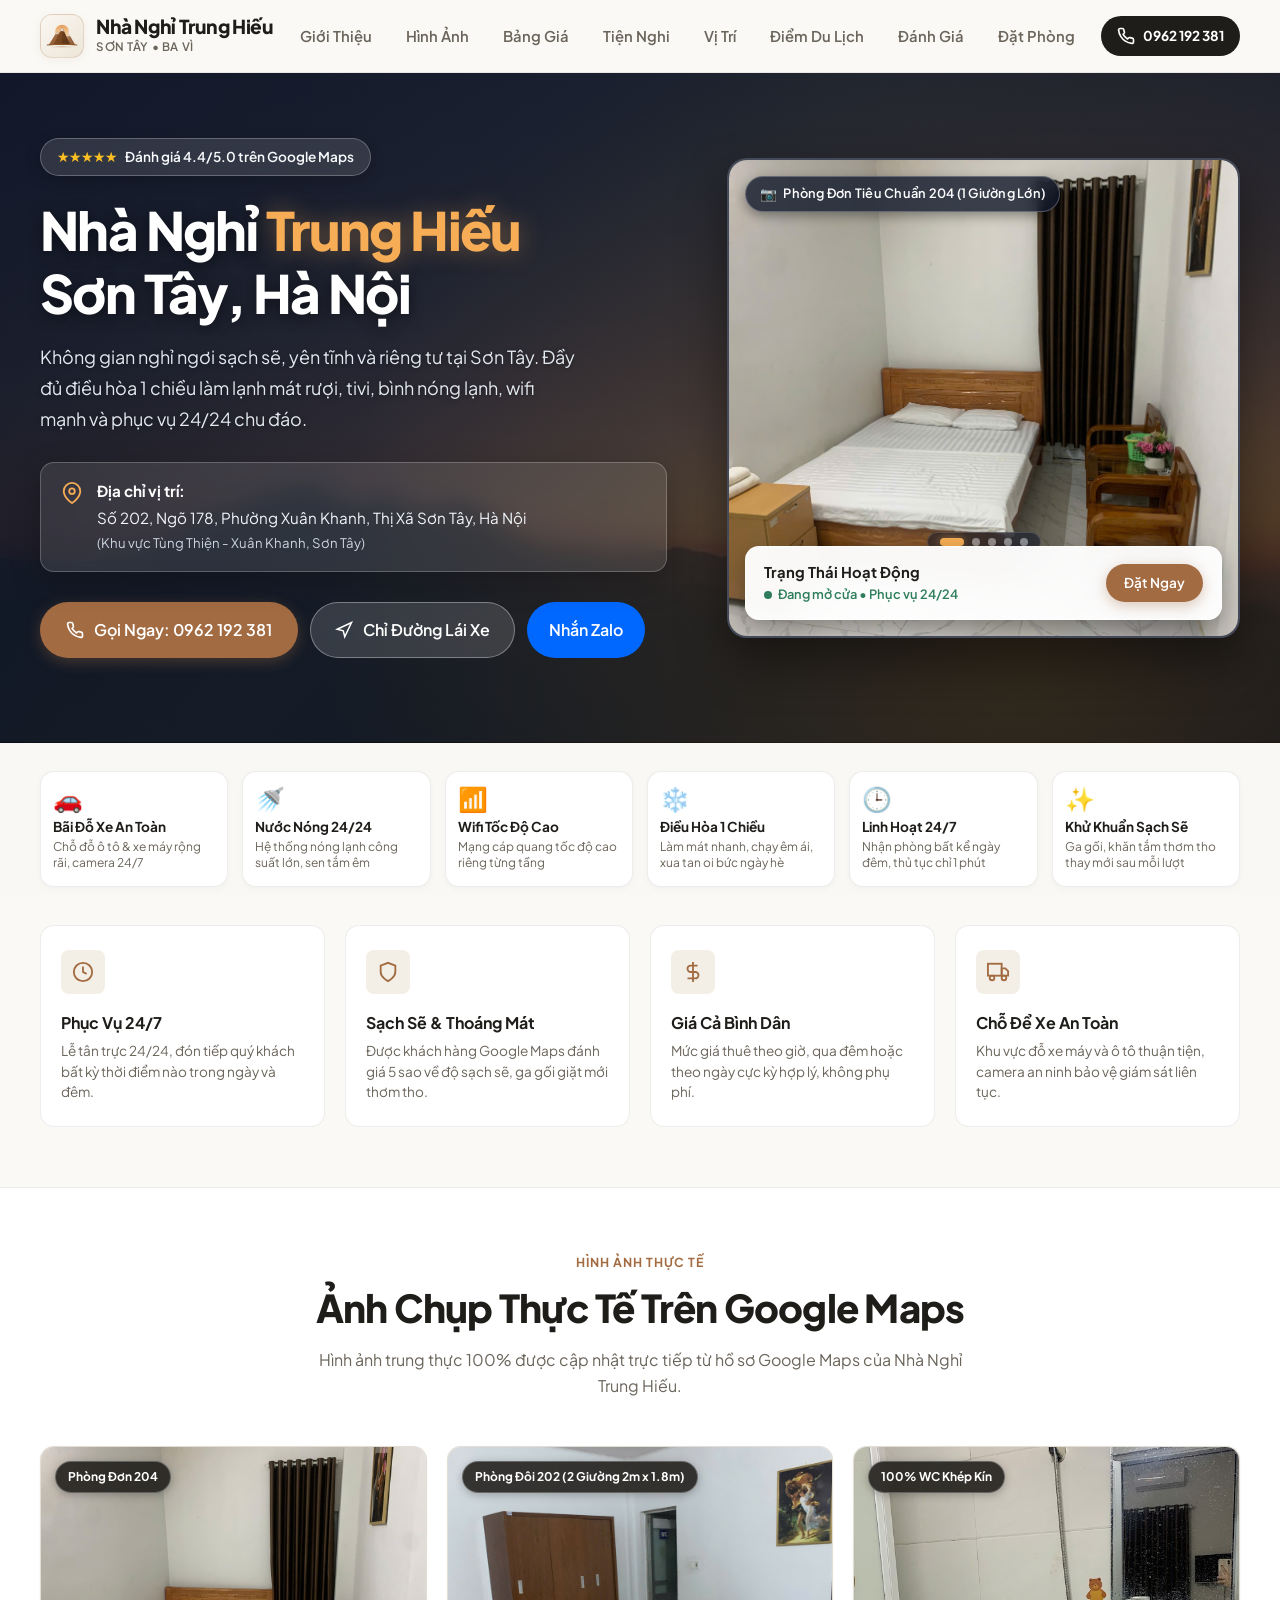
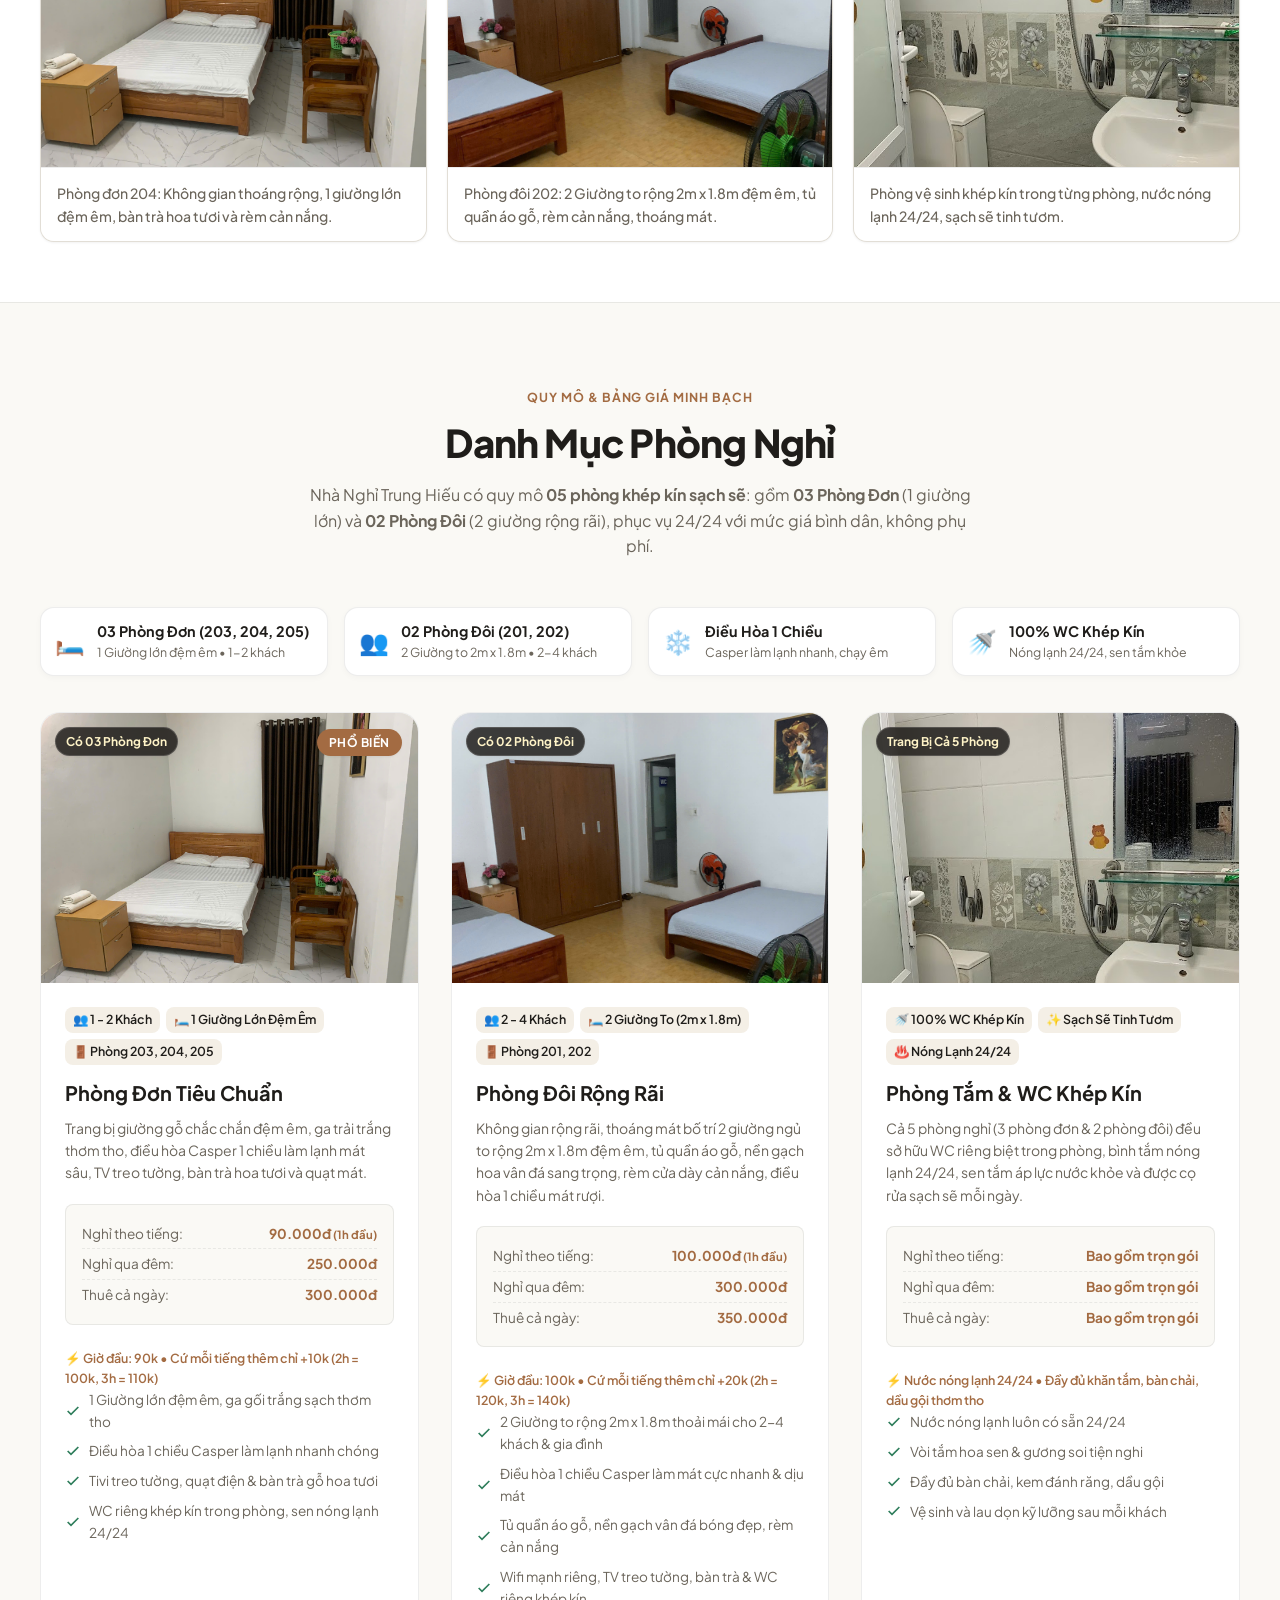
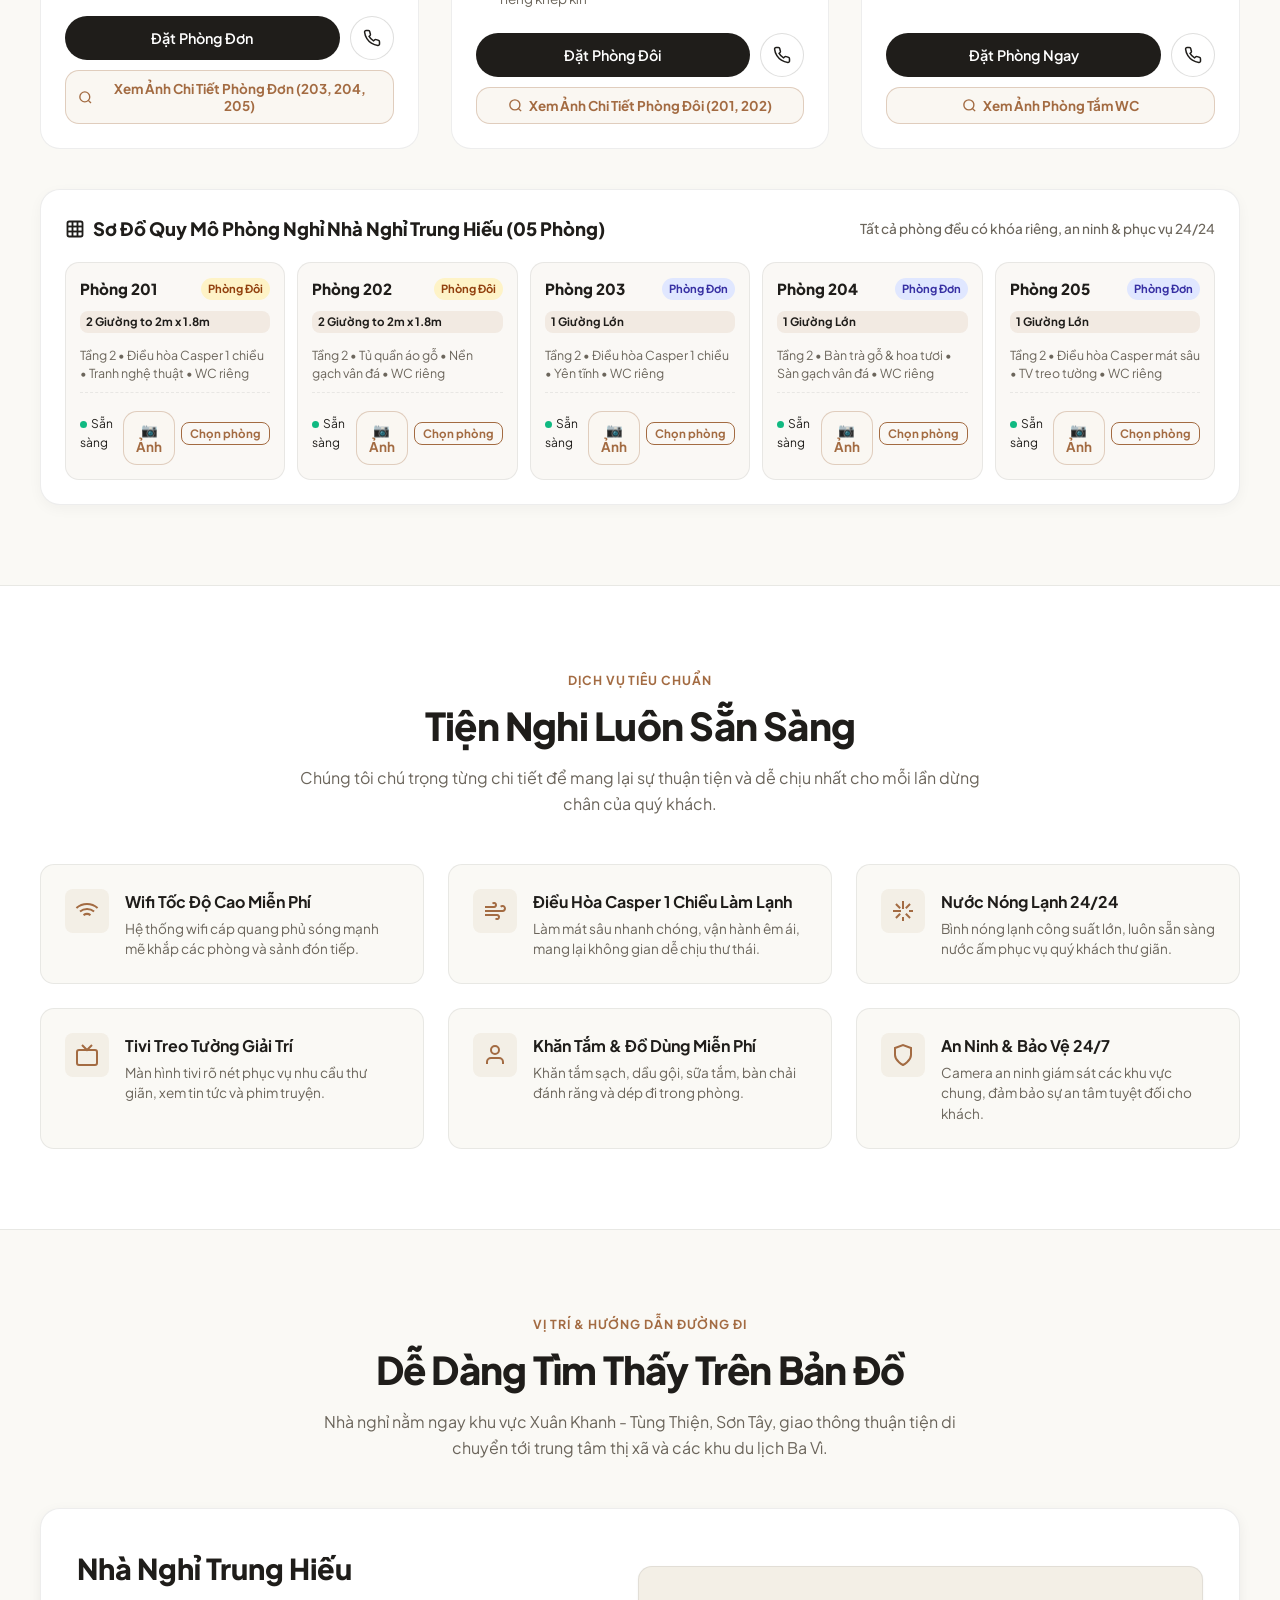
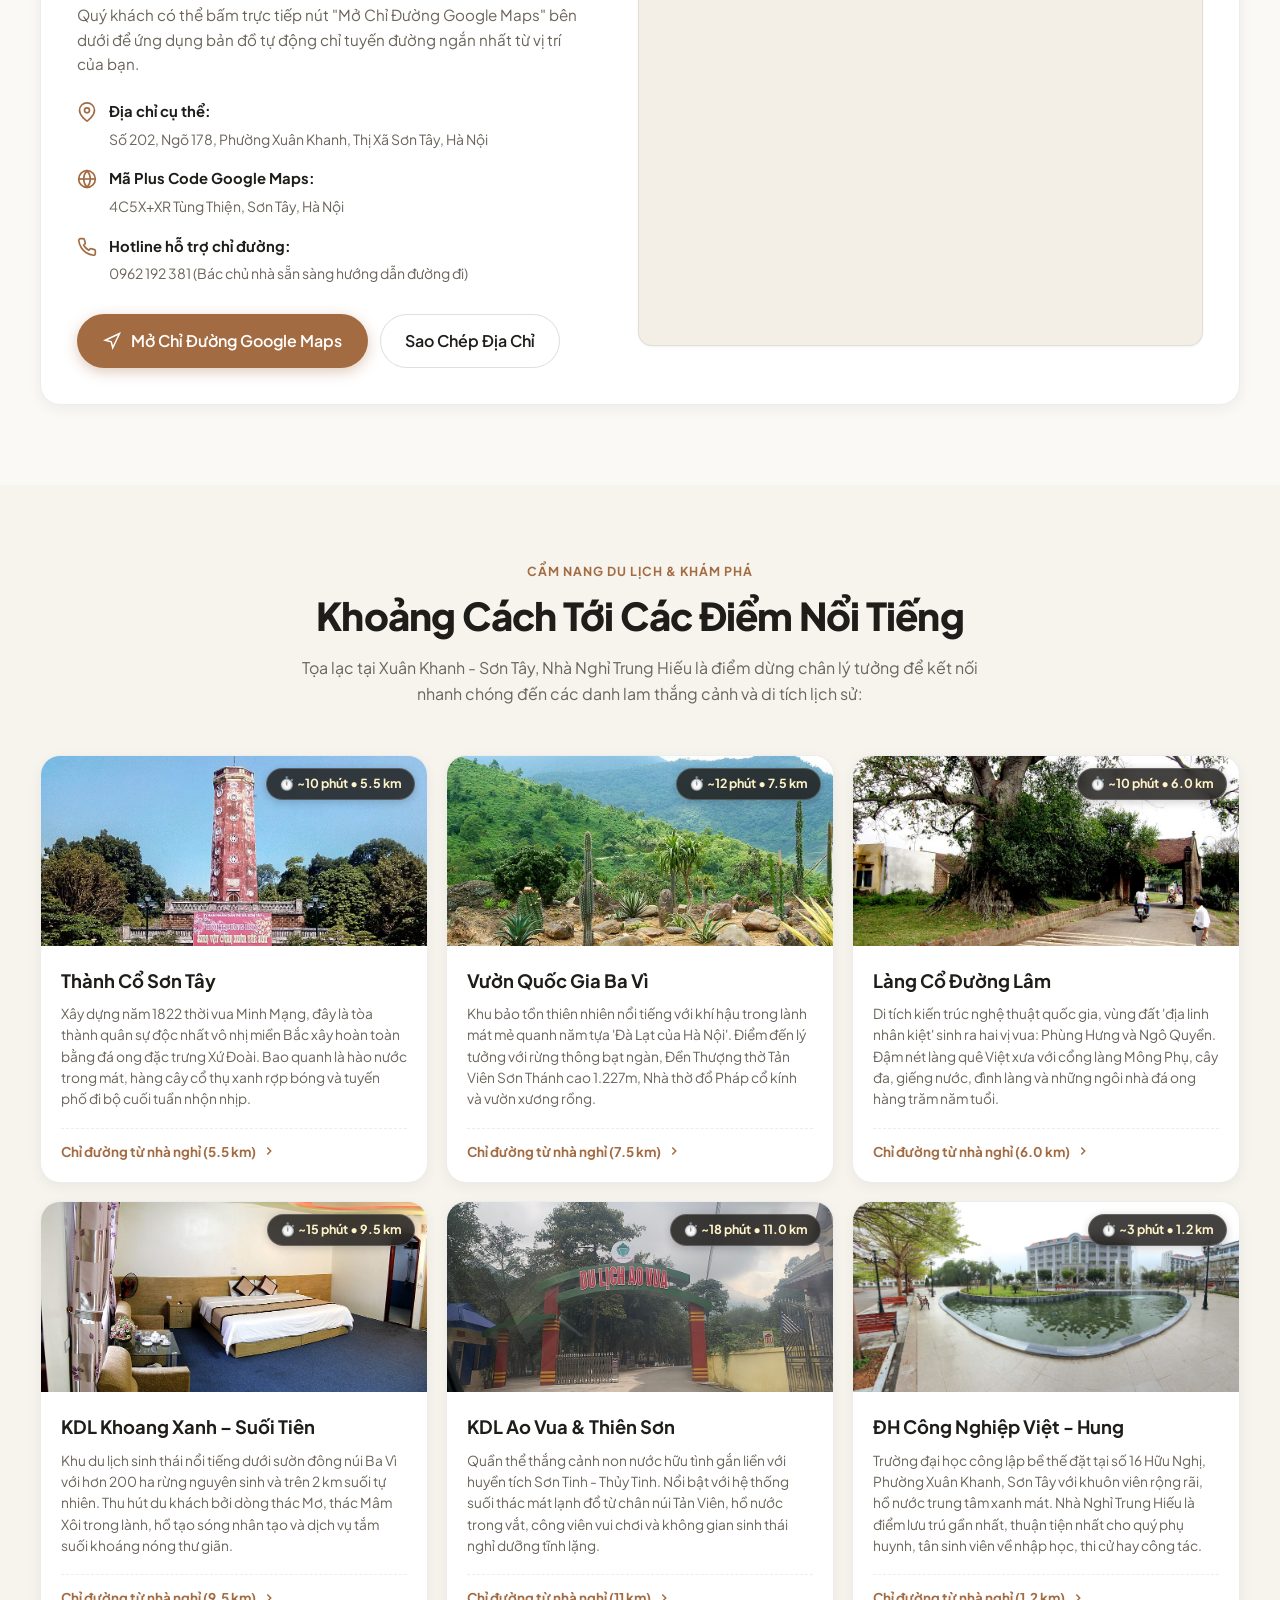
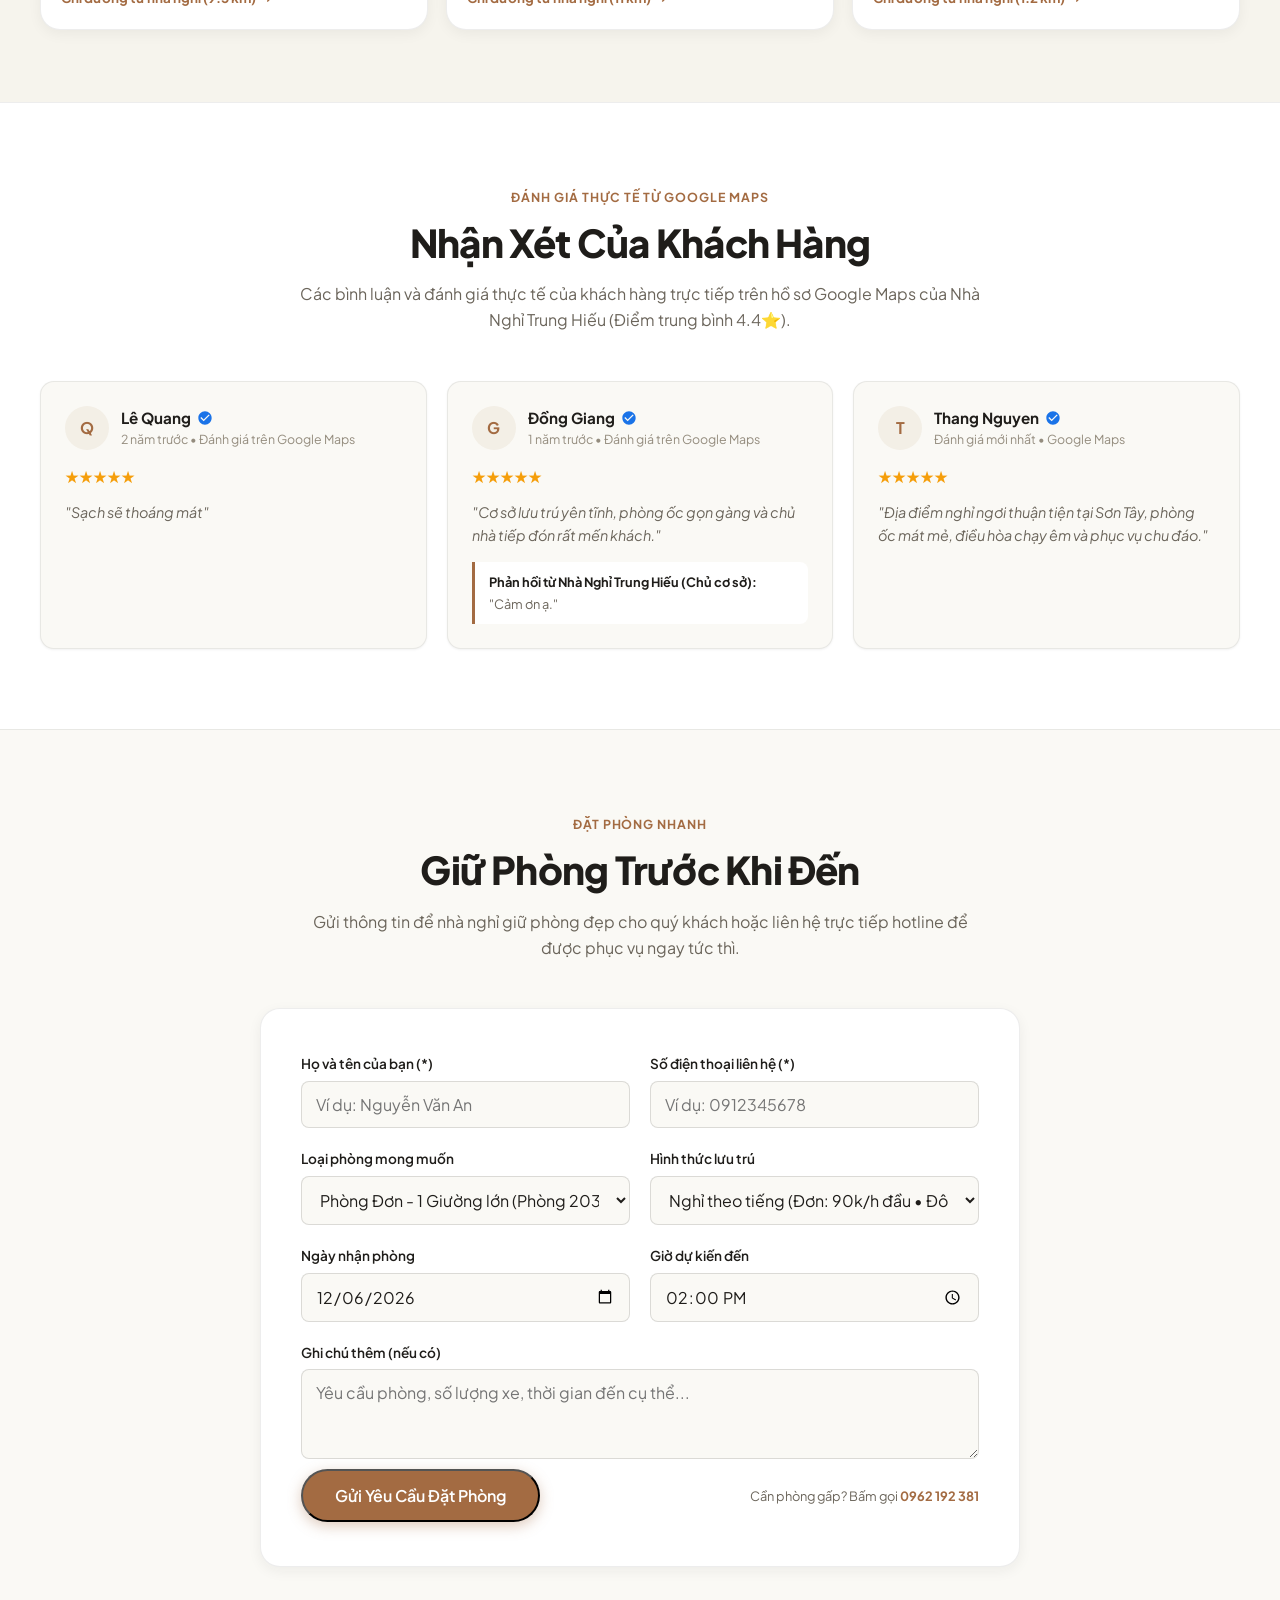
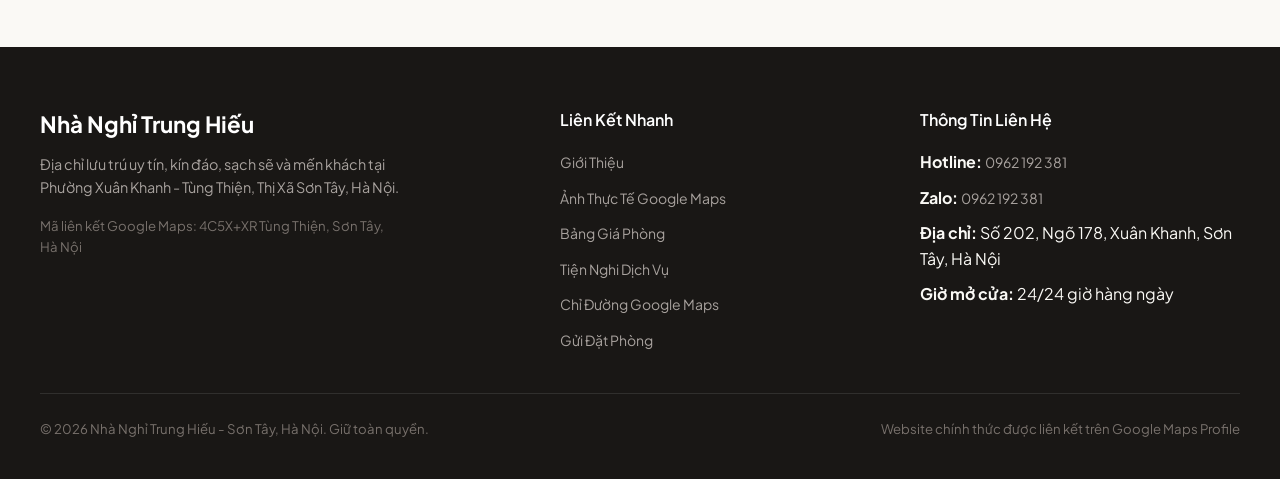
==== commit e2f2fb01: "fix: Sua duong dan anh modal gallery va toi uu 100% width anh thuc te" ====
--- a/index.html
+++ b/index.html
@@ -22,7 +22,7 @@
 
     <!-- Stylesheet & Favicon -->
     <link rel="icon" type="image/svg+xml" href="./images/logo-bavi.svg">
-    <link rel="stylesheet" href="./css/style.css?v=2">
+    <link rel="stylesheet" href="./css/style.css?v=3">
 </head>
 <body>
 
@@ -1194,6 +1194,6 @@
     </div>
 
     <!-- Scripts -->
-    <script src="./js/main.js?v=2"></script>
+    <script src="./js/main.js?v=3"></script>
 </body>
 </html>
--- a/css/style.css
+++ b/css/style.css
@@ -856,6 +856,8 @@
   background: var(--bg-subtle);
   box-shadow: var(--shadow-sm);
   transition: var(--transition);
+  display: flex;
+  flex-direction: column;
 }
 
 .gallery-item:hover {
@@ -864,10 +866,13 @@
 }
 
 .gallery-item img {
-  width: 100%;
-  height: 320px;
-  object-fit: cover;
+  width: 100% !important;
+  max-width: 100% !important;
+  height: 320px !important;
+  object-fit: cover !important;
   object-position: center 38%;
+  display: block !important;
+  flex-shrink: 0;
   transition: transform 0.4s ease;
 }
 
@@ -879,13 +884,18 @@
   position: absolute;
   top: 14px;
   left: 14px;
-  background: rgba(31, 29, 26, 0.8);
+  background: rgba(31, 29, 26, 0.88);
   color: #FFFFFF;
-  padding: 4px 10px;
+  padding: 5px 12px;
   border-radius: var(--radius-full);
   font-size: 0.75rem;
-  font-weight: 600;
-  backdrop-filter: blur(4px);
+  font-weight: 700;
+  backdrop-filter: blur(6px);
+  -webkit-backdrop-filter: blur(6px);
+  border: 1px solid rgba(255, 255, 255, 0.25);
+  box-shadow: 0 2px 8px rgba(0, 0, 0, 0.25);
+  z-index: 5;
+  pointer-events: none;
 }
 
 .gallery-caption {
